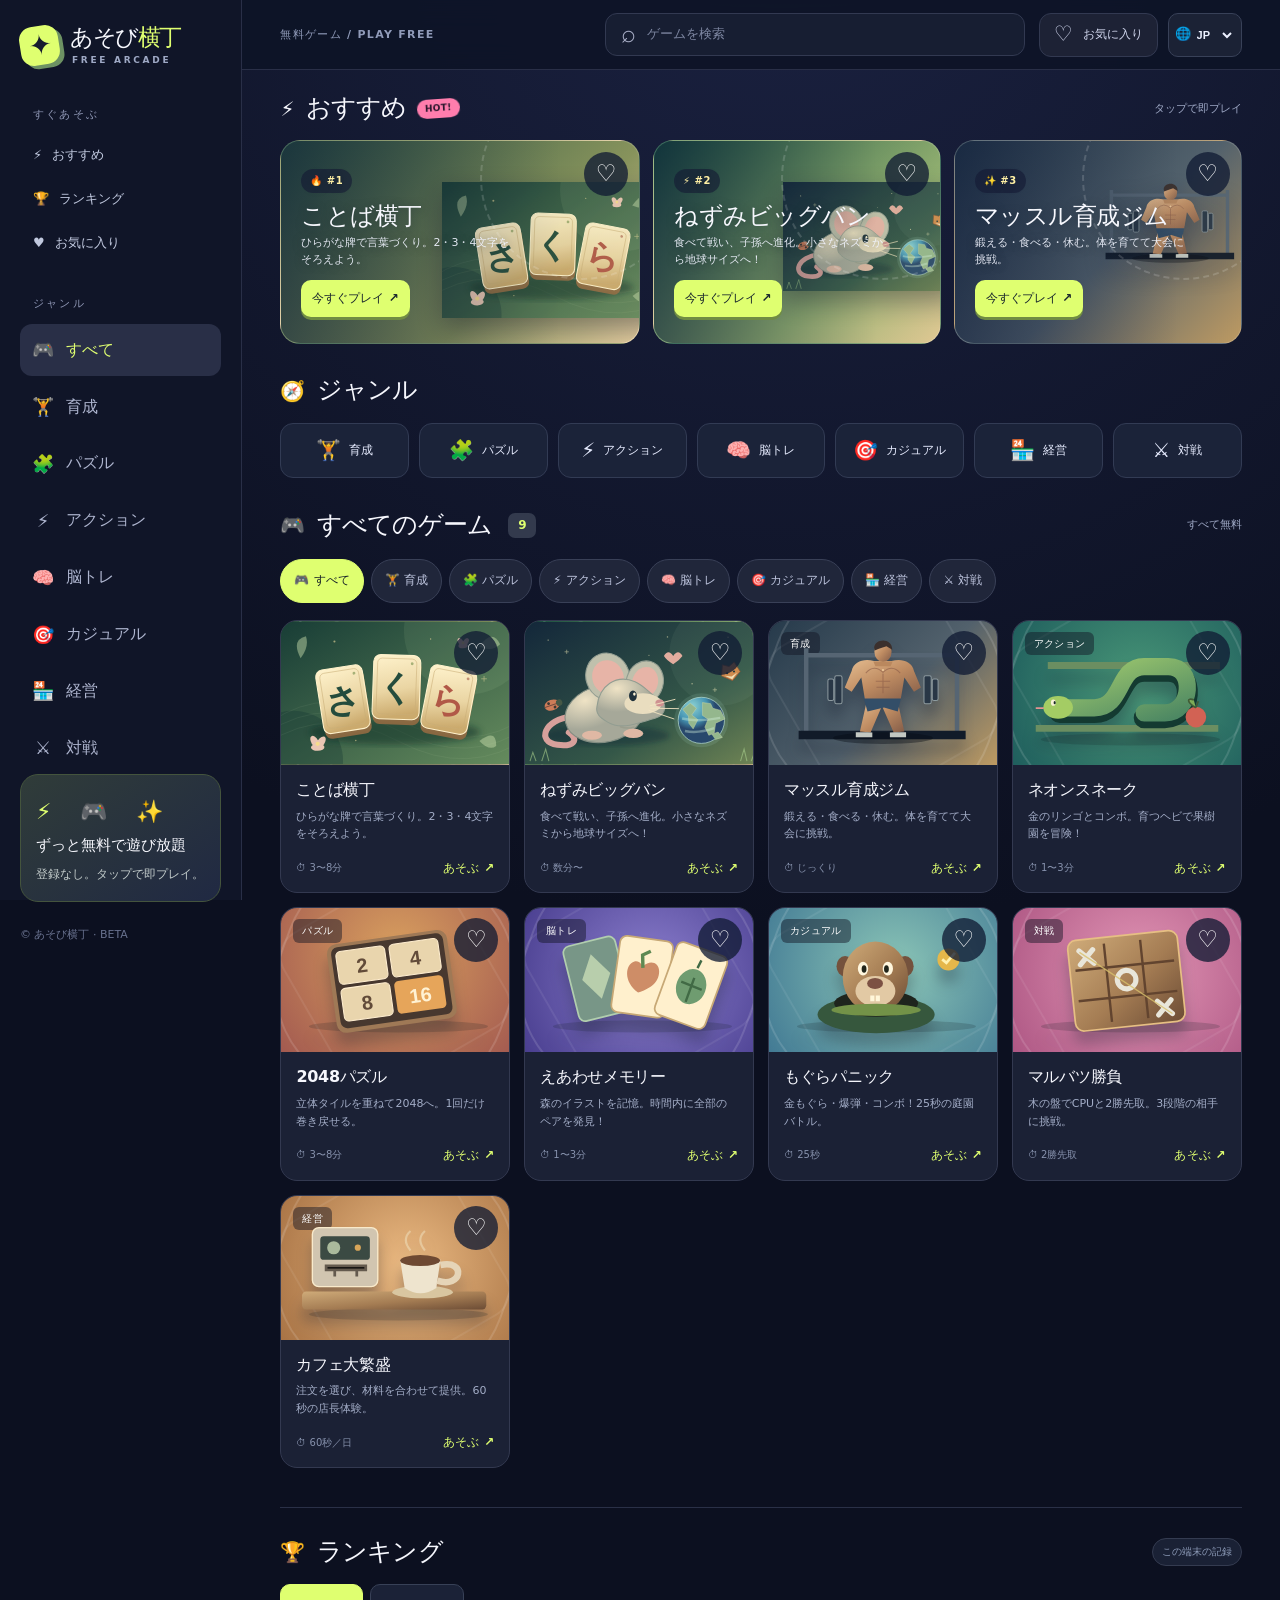
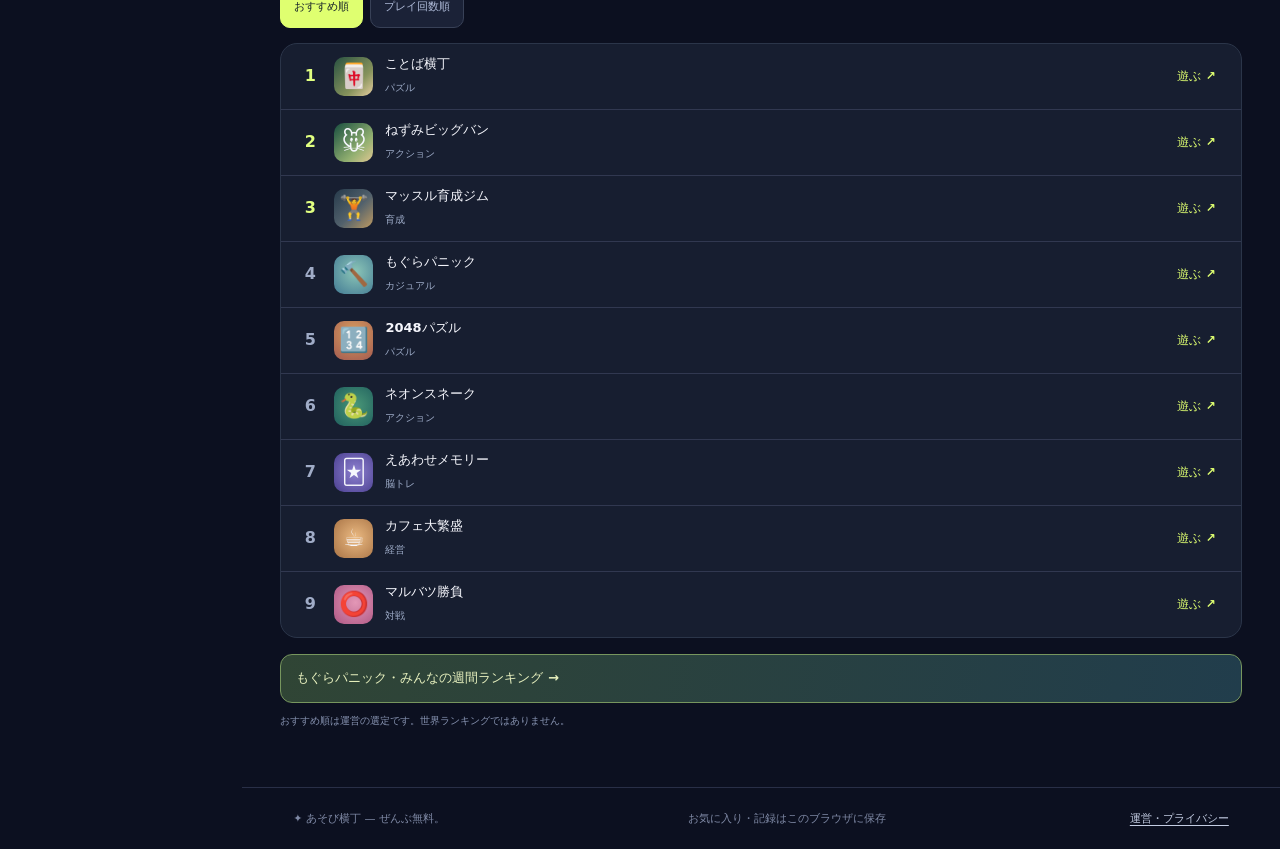
==== index.html @ f8abdbe5 "Add Kotoba Yokocho word-tile puzzle and verified v7 release" ====
<!doctype html>
<html lang="ja">
<head>
  <meta charset="utf-8">
  <meta name="viewport" content="width=device-width, initial-scale=1, viewport-fit=cover">
  <meta name="theme-color" content="#0c1020">
  <meta name="description" content="あそび横丁。登録なし・インストールなし・完全無料。遊べるミニゲームを今すぐプレイ。">
  <meta property="og:type" content="website">
  <meta property="og:title" content="あそび横丁 | 無料ブラウザゲームセンター">
  <meta property="og:description" content="今すぐ遊べる無料ゲーム！筋トレ育成、パズル、アクション、脳トレ、経営など。">
  <meta property="og:url" content="https://asobi-yokocho.pages.dev/">
  <meta property="og:image" content="https://asobi-yokocho.pages.dev/assets/og.png">
  <meta name="twitter:card" content="summary_large_image">
  <link rel="icon" href="assets/icon.svg" type="image/svg+xml">
  <title>あそび横丁 | 無料ゲームセンター</title>
  <link rel="stylesheet" href="style.css">
  <link rel="stylesheet" href="games/trio.css">
  <link rel="stylesheet" href="games/duo.css">
  <link rel="stylesheet" href="games/mole.css">
  <link rel="stylesheet" href="games/bodybuilder.css">
  <link rel="stylesheet" href="games/mouse-evolution.css">
  <link rel="stylesheet" href="games/kotoba-garden.css">
</head>
<body>
  <div class="app-shell">
    <aside class="sidebar" aria-label="ゲームのナビゲーション">
      <a class="logo" href="#home" aria-label="あそび横丁 ホーム"><span class="logo-mark">✦</span><span>あそび<span class="logo-accent">横丁</span><small>FREE ARCADE</small></span></a>
      <div class="sidebar-divider"></div>
      <span class="sidebar-kicker" data-i18n="quickLinks">すぐあそぶ</span>
      <nav class="quick-nav"><a href="#home"><span>⚡</span> <span data-i18n="recommended">おすすめ</span></a><a href="#ranking"><span>🏆</span> <span data-i18n="rankings">ランキング</span></a><button type="button" id="side-favorites"><span>♥</span> <span data-i18n="favorites">お気に入り</span></button></nav>
      <div class="sidebar-divider soft"></div>
      <span class="sidebar-kicker" data-i18n="genres">ジャンル</span>
      <nav class="side-nav" id="side-nav"></nav>
      <div class="sidebar-promo"><span class="sparkles">⚡ 🎮 ✨</span><strong data-i18n="freeForever">ずっと無料で遊び放題</strong><p data-i18n="noAccount">登録なし。タップで即プレイ。</p></div>
      <div class="sidebar-foot">© あそび横丁 · BETA</div>
    </aside>

    <div class="page-column">
      <header class="topbar">
        <a class="mobile-brand" href="#home" aria-label="ホーム">✦ あそび<span>横丁</span></a>
        <a class="desktop-microbrand" href="#home" data-i18n="freePlay">無料ゲーム / PLAY FREE</a>
        <div class="search-wrapper"><span aria-hidden="true">⌕</span><input id="game-search" type="search" placeholder="ゲームを検索" aria-label="ゲームを検索" autocomplete="off"></div>
        <div class="top-actions">
          <button id="favorites-toggle" class="favs-toggle" type="button" aria-pressed="false" aria-label="お気に入りだけ表示"><span aria-hidden="true">♡</span><span class="favs-text" data-i18n="favorites">お気に入り</span></button>
          <label class="lang-wrap" title="Language"><span aria-hidden="true">🌐</span><span class="sr-only" data-i18n="language">表示言語</span><select id="language-select" aria-label="Language"><option value="ja">JP</option><option value="en">EN</option><option value="ko">한국</option><option value="zh">中文</option><option value="es">ES</option></select></label>
        </div>
      </header>

      <main>
        <section id="home-screen">
          <section class="recommended-section" id="recommended" aria-labelledby="recommended-heading">
            <div class="section-heading compact"><h1 id="recommended-heading"><span class="heading-emoji">⚡</span> <span data-i18n="recommended">おすすめ</span><span class="heading-spark">HOT!</span></h1><span class="section-small" data-i18n="tapInstantly">タップで即プレイ</span></div>
            <div class="recommended-grid" id="recommended-grid"></div>
          </section>
          <section class="genre-section" aria-labelledby="genre-heading">
            <div class="section-heading"><h2 id="genre-heading"><span class="heading-emoji">🧭</span> <span data-i18n="genres">ジャンル</span></h2></div>
            <div class="genre-grid" id="genre-grid"></div>
          </section>
          <section class="game-list" id="games" aria-labelledby="library-heading">
            <div class="section-heading"><h2 id="library-heading"><span class="heading-emoji">🎮</span> <span data-i18n="allGames">すべてのゲーム</span> <span class="game-count" id="game-count">6</span></h2><span class="section-small" data-i18n="allFree">すべて無料</span></div>
            <div class="category-scroller" id="category-tabs" role="group" aria-label="ジャンルで絞り込み"></div>
            <div class="game-grid" id="game-grid"></div>
            <p class="empty-results hidden" id="empty-results" data-i18n="empty">見つからなかったよ。ジャンルを変えてみよう！</p>
          </section>
          <section class="ranking-section" id="ranking" aria-labelledby="ranking-heading">
            <div class="section-heading"><h2 id="ranking-heading"><span class="heading-emoji">🏆</span> <span data-i18n="rankings">ランキング</span></h2><span class="local-pill" data-i18n="localOnly">この端末の記録</span></div>
            <div class="ranking-tabs" role="group" aria-label="ランキング切り替え"><button type="button" data-rank-tab="top" class="active" data-i18n="editorPicks">編集部おすすめ</button><button type="button" data-rank-tab="personal" data-i18n="mostPlayed">プレイ回数順</button></div>
            <div class="ranking-list" id="ranking-list"></div>
            <button class="global-ranking-link" type="button" data-open="mole" data-i18n="globalRankingLink">もぐらパニック・みんなの週間ランキング →</button>
            <p class="rank-note" id="ranking-note" data-i18n="editorNote">初期順位は運営のおすすめ順です。世界ランキングではありません。</p>
          </section>
        </section>

        <section id="game-screen" class="hidden">
          <div class="backline"><a href="#home" class="back-link"><span data-i18n="back">← ゲーム一覧</span></a><span class="free-label">● FREE</span></div>
          <div class="game-title-line"><div class="game-title-copy"><div class="eyebrow" id="game-category"></div><h1 id="game-title"></h1><p class="game-description" id="game-description"></p></div><div class="game-title-actions"><button type="button" id="game-favorite" class="game-favorite" data-favorite="" aria-pressed="false" aria-label="お気に入りに追加">♡</button><div class="best-badge"><span data-i18n="yourBest">自己ベスト</span><strong id="best-display">--</strong></div></div></div>
          <div id="game-pane" class="game-pane"></div>
          <div class="game-hint" id="game-hint"></div>
          <section class="local-leaderboard" id="local-leaderboard" aria-labelledby="local-leaderboard-title"><div class="section-heading"><h2 id="local-leaderboard-title"><span class="heading-emoji">🏅</span> <span data-i18n="scoreRanking">スコアランキング</span></h2><span class="local-pill" data-i18n="localOnly">この端末の記録</span></div><form class="nickname-row" id="nickname-form"><label for="nickname" data-i18n="nicknameLabel">プレイヤー名</label><input id="nickname" maxlength="16" autocomplete="nickname" placeholder="ゲスト"><button type="submit" data-i18n="saveName">保存</button></form><div id="game-leaderboard"></div><p class="rank-note" data-i18n="leaderboardNote">このブラウザだけの記録です。公開ランキングにはサーバーが必要です。</p></section>
          <section class="more-games"><div class="more-heading"><h2 data-i18n="moreGames">次はこれ！</h2><a href="#home" data-i18n="allGamesLink">全部見る →</a></div><div id="more-game-grid" class="game-grid compact-grid"></div></section>
        </section>
      </main>
      <footer class="footer"><span data-i18n="footerText">✦ あそび横丁 — ぜんぶ無料。</span><span data-i18n="privacyNote">お気に入り・記録はこのブラウザに保存</span><a href="privacy.html" data-i18n="privacyLink">運営・プライバシー</a></footer>
    </div>
  </div>
  <div class="toast" id="toast" role="status" aria-live="polite"></div>
  <script src="i18n.js" defer></script>
  <script src="catalog.js" defer></script>
  <script src="app.js" defer></script>
</body>
</html>
---- style.css ----
:root{font-family:'DM Sans','Noto Sans JP',system-ui,sans-serif;color:#f6f7fd;background:#101424;font-synthesis:none;font-smooth:always;--bg:#101424;--side:#14182b;--panel:#1b2034;--muted:#a1a8c1;--edge:#292f46;--lime:#d6fe7b;--pink:#ff82bd;--blue:#8cabff}
*{box-sizing:border-box}html{scroll-behavior:smooth}body{margin:0;min-width:320px;line-height:1.55}a{color:inherit;text-decoration:none}button,input{font:inherit}button{cursor:pointer}button:disabled{opacity:.5;cursor:not-allowed}.hidden{display:none!important}::selection{background:var(--lime);color:#14182b}.app-shell{display:grid;grid-template-columns:242px minmax(0,1fr);min-height:100vh}.sidebar{background:var(--side);border-right:1px solid var(--edge);padding:32px 20px 19px;display:flex;flex-direction:column;min-height:100vh;position:sticky;top:0;height:100vh}.logo{display:flex;align-items:center;gap:11px;white-space:nowrap;font-size:23px;font-weight:900;letter-spacing:-1.5px;line-height:1.05}.logo-mark{width:39px;height:39px;display:grid;place-items:center;border-radius:13px;background:var(--lime);color:#161b2f;font-size:28px;transform:rotate(-9deg);box-shadow:4px 4px 0 #6d9263}.logo-accent{color:var(--lime)}.logo small{display:block;font-size:9px;letter-spacing:2.7px;font-weight:800;color:var(--muted);margin:7px 0 0 2px}.sidebar-divider{height:1px;background:var(--edge);margin:35px 0 24px}.sidebar-kicker,.eyebrow{font-weight:800;font-size:11px;color:#8e96b4;letter-spacing:2.2px}.sidebar-kicker{margin:0 13px 12px}.side-nav{display:grid;gap:5px}.side-nav button{border:0;background:transparent;color:#aeb5cf;border-radius:12px;text-align:left;padding:12px 13px;display:flex;gap:13px;align-items:center;font-weight:700}.side-nav button.active,.side-nav button:hover{background:#292f47;color:var(--lime)}.side-nav button .nav-icon{width:20px;display:inline-flex;align-items:center;justify-content:center;font-size:18px}.sidebar-promo{margin-top:auto;background:linear-gradient(145deg,#303c39,#202943);border:1px solid #44543d;border-radius:18px;padding:20px 15px 16px;display:grid;gap:5px}.sparkles{color:var(--lime);font-size:22px;letter-spacing:11px}.sidebar-promo strong{font-size:15px}.sidebar-promo p{font-size:12px;color:#c3cccb;line-height:1.8;margin:1px 0 0}.sidebar-foot{font-size:11px;color:#69728f;margin-top:24px}.page-column{min-width:0}.topbar{height:84px;border-bottom:1px solid var(--edge);padding:0 clamp(20px,4vw,60px);display:flex;justify-content:space-between;align-items:center;gap:20px}.search-wrapper{display:flex;align-items:center;gap:9px;background:#1e2438;border:1px solid #323951;border-radius:12px;padding:0 15px;height:43px;width:min(410px,100%);color:#aab0c8}.search-wrapper span{font-size:25px}.search-wrapper input{border:none;outline:none;background:transparent;color:white;width:100%;font-size:13px}.search-wrapper input::placeholder{color:#7e87a2}.favs-toggle{border:1px solid #323951;border-radius:12px;padding:10px 14px;background:#1d2235;color:#cfd5ec;display:flex;gap:10px;align-items:center;white-space:nowrap;font-weight:700;font-size:12px}.favs-toggle span:first-child{font-size:21px;line-height:1}.favs-toggle.active{border-color:var(--pink);color:var(--pink)}.mobile-brand{display:none}.page-column main{padding:32px clamp(20px,4vw,60px) 60px;max-width:1440px;margin:auto}.hero{min-height:316px;display:flex;justify-content:space-between;align-items:center;gap:25px;padding:38px clamp(30px,5.5vw,70px);background:linear-gradient(122deg,#303c5e 0%,#343463 59%,#463b71 100%);border-radius:23px;overflow:hidden;position:relative;isolation:isolate}.hero:after{content:"";position:absolute;inset:0;opacity:.24;background-image:radial-gradient(#aaa3df .8px,transparent .9px);background-size:20px 20px;mask-image:linear-gradient(90deg,transparent 30%,black 100%);pointer-events:none}.hero-copy{z-index:1}.pill{display:inline-flex;align-items:center;gap:8px;background:#ffffff19;border:1px solid #ffffff30;border-radius:100px;padding:5px 13px;font-weight:800;font-size:11px;letter-spacing:1px}.pulse-dot{height:7px;width:7px;background:var(--lime);border-radius:50%;box-shadow:0 0 0 4px #d6fe7b18}.hero h1{font-size:clamp(28px,3.3vw,47px);letter-spacing:-2px;line-height:1.32;margin:17px 0 9px;font-weight:900}.hero h1 em{color:var(--lime);font-style:normal}.hero p{color:#dbdff1;font-size:13px;margin:0 0 25px;line-height:1.95}.hero-cta{display:inline-flex;gap:20px;background:var(--lime);color:#1e2c27;border-radius:11px;font-weight:900;font-size:13px;padding:12px 17px;align-items:center;box-shadow:0 4px 0 #91b851}.hero-cta:hover{transform:translateY(-2px)}.hero-cta span{font-size:18px}.hero-art{position:relative;min-width:240px;width:34%;height:260px;z-index:1}.hero-orbit{position:absolute;width:235px;height:235px;left:17%;top:10px;border:2px dashed #ffffff38;border-radius:50%;transform:rotate(-13deg)}.hero-shape{position:absolute;display:grid;place-items:center;border-radius:25%;font-size:56px;filter:drop-shadow(0 13px 12px #10122244);z-index:2}.shape-a{background:#e6ff9d;height:142px;width:142px;top:35px;left:30%;transform:rotate(-18deg)}.shape-b{background:#ff91cb;height:88px;width:88px;top:3px;right:-2%;font-size:49px;transform:rotate(17deg)}.shape-c{background:#85a2ff;height:95px;width:95px;bottom:6px;left:1%;font-size:55px;transform:rotate(15deg)}.hero-sticker{position:absolute;right:1%;bottom:5px;color:#e6ff9d;font-size:18px;font-weight:900;line-height:1.1;letter-spacing:1px;transform:rotate(10deg);z-index:3}.game-list{margin-top:41px}.list-heading,.more-heading{display:flex;align-items:end;justify-content:space-between;gap:12px}.eyebrow{color:var(--lime)}.list-heading h2,.more-heading h2{font-weight:900;letter-spacing:-1px;font-size:25px;margin:6px 0 0}.game-count{font-size:12px;display:inline-flex;vertical-align:middle;background:#333a4d;color:var(--lime);min-width:28px;height:25px;border-radius:7px;justify-content:center;align-items:center;margin-left:8px;letter-spacing:0}.list-subtitle{color:#919ab5;font-size:12px}.category-scroller{display:flex;gap:8px;overflow-x:auto;padding:25px 0 23px;scrollbar-width:none}.category-scroller::-webkit-scrollbar{display:none}.category-scroller button{white-space:nowrap;border-radius:99px;border:1px solid #394057;color:#bec5de;background:#20263a;padding:8px 15px;font-size:12px;font-weight:800}.category-scroller button.active,.category-scroller button:hover{border-color:var(--lime);background:var(--lime);color:#172127}.game-grid{display:grid;grid-template-columns:repeat(3,minmax(0,1fr));gap:18px}.game-card{min-width:0;border:1px solid #2b3148;background:#1b2033;border-radius:17px;overflow:hidden;transition:transform .15s,border-color .15s;position:relative}.game-card:hover{transform:translateY(-3px);border-color:#65718e}.card-cover{height:149px;position:relative;display:grid;place-items:center;overflow:hidden;isolation:isolate}.card-cover:before{content:"";position:absolute;border-radius:45%;border:2px solid #ffffff20;width:230px;height:230px;transform:rotate(20deg);z-index:-1}.card-cover:after{content:"";position:absolute;border-radius:28px;border:2px solid #ffffff12;width:180px;height:180px;transform:rotate(60deg);z-index:-1}.cover-icon{font-size:69px;line-height:1;filter:drop-shadow(0 13px 7px #161b2c49);transition:transform .2s}.game-card:hover .cover-icon{transform:translateY(-5px) rotate(-5deg)}.cover-snake{background:radial-gradient(circle at 55% 48%,#4a9878,#1f5e5d)}.cover-2048{background:radial-gradient(circle at 51% 32%,#d9a05f,#a35a50)}.cover-memory{background:radial-gradient(circle at 55% 48%,#8e81d0,#493e8f)}.cover-mole{background:radial-gradient(circle at 55% 43%,#8cc6b7,#427a94)}.cover-ttt{background:radial-gradient(circle at 55% 45%,#e397b6,#ae5784)}.cover-shop{background:radial-gradient(circle at 55% 48%,#ebba82,#a87345)}.cover-tag{position:absolute;left:12px;top:11px;background:#12152377;color:white;padding:4px 9px;border-radius:6px;font-size:10px;font-weight:800;letter-spacing:.3px}.favorite-btn{position:absolute;right:11px;top:10px;border:none;display:grid;place-items:center;background:#0d142a85;color:#fff;width:30px;height:30px;border-radius:50%;font-size:20px;z-index:2}.favorite-btn.active{color:#ff83bb}.card-text{padding:15px 16px 16px}.card-text h3{font-size:16px;font-weight:900;margin:0 0 5px;letter-spacing:-.3px}.card-text p{font-size:11px;color:#a3adc7;margin:0;min-height:36px;line-height:1.6}.card-bottom{margin-top:15px;display:flex;align-items:center;justify-content:space-between;color:#8792ad;font-size:10px}.play-label{color:var(--lime);font-size:12px;font-weight:900;letter-spacing:.2px}.card-open{display:block;position:absolute;inset:0;z-index:1;border:0;background:transparent;text-indent:-99999px;width:100%;height:100%}.favorite-btn{z-index:3}.empty-results{background:#1b2033;text-align:center;color:#aeb6d0;padding:50px 20px;border-radius:16px}.below-section{display:flex;align-items:center;gap:20px;border:1px dashed #454d66;background:#1c2236;border-radius:16px;padding:22px 25px;margin-top:38px}.below-icon{display:grid;place-items:center;background:#3a4254;color:var(--lime);width:48px;height:48px;border-radius:14px;flex:none;font-size:30px}.below-section h3{font-size:15px;margin:0 0 4px}.below-section p{font-size:11px;color:var(--muted);margin:0;line-height:1.8}.wip-badge{margin-left:auto;font-size:10px;letter-spacing:1px;color:var(--lime);white-space:nowrap}.footer{border-top:1px solid var(--edge);padding:22px clamp(20px,4vw,60px);font-size:11px;color:#7f89a5;display:flex;justify-content:space-between;flex-wrap:wrap;gap:10px}
/* game room */
.backline{display:flex;align-items:center;justify-content:space-between;margin:1px 0 31px}.back-link{color:#c4cbe0;font-size:12px;font-weight:800}.back-link:hover{color:var(--lime)}.free-label{color:var(--lime);font-size:11px;font-weight:800;letter-spacing:1px}.game-title-line{display:flex;align-items:end;justify-content:space-between;gap:18px;margin-bottom:21px}.game-title-line h1{font-size:clamp(25px,4vw,38px);margin:4px 0 5px;font-weight:900;letter-spacing:-1.7px}.game-description{margin:0;color:var(--muted);font-size:12px}.best-badge{background:#242b3f;border:1px solid #3e475e;border-radius:13px;padding:10px 16px;min-width:134px;flex:none}.best-badge span{display:block;font-size:10px;color:#aeb5d0}.best-badge strong{font-size:20px;color:var(--lime)}.game-pane{border:1px solid #383f57;background:radial-gradient(circle at 50% 0%,#2a3048,#1b2135 65%);border-radius:22px;padding:24px;min-height:480px;display:flex;justify-content:center;align-items:flex-start}.game-pane button{touch-action:manipulation}.game-wrap{width:100%;max-width:590px;text-align:center}.game-header{display:flex;gap:14px;align-items:center;justify-content:center;flex-wrap:wrap;margin-bottom:16px}.game-stat{background:#11182b;border:1px solid #38425c;border-radius:13px;min-width:114px;padding:8px 15px}.game-stat small{display:block;color:#aab2ce;font-size:10px}.game-stat strong{font-weight:900;font-size:24px;color:white}.game-button{border:0;border-radius:11px;background:var(--lime);color:#182329;padding:11px 18px;font-weight:900;font-size:13px;box-shadow:0 3px 0 #83a854}.game-button:hover{filter:brightness(1.05)}.game-button.secondary{background:#303851;color:white;box-shadow:none;border:1px solid #52617c}.game-actions{display:flex;justify-content:center;gap:9px;margin-top:17px;flex-wrap:wrap}.game-status{margin:8px auto 0;font-size:13px;color:#c6cdec;min-height:24px;font-weight:700}.game-hint{font-size:12px;color:#a2acc6;text-align:center;margin:16px 0 37px}.more-games{border-top:1px solid #333a50;padding-top:27px}.more-heading{align-items:center;margin-bottom:18px}.more-heading h2{font-size:20px;margin:0}.more-heading a{font-size:12px;color:var(--lime)}.compact-grid .card-cover{height:100px}.compact-grid .cover-icon{font-size:46px}.compact-grid .card-text p{display:none}.compact-grid .card-text{padding:10px 12px}.compact-grid .card-bottom{margin-top:7px}.compact-grid .card-text h3{font-size:13px}.compact-grid .cover-tag{display:none}.game-board{margin:0 auto;display:block;max-width:100%;touch-action:none;border-radius:10px}.arrow-pad{width:max-content;margin:15px auto 0;display:grid;grid-template-columns:repeat(3,44px);grid-template-rows:repeat(2,44px);gap:5px}.arrow-pad .dir{display:grid;place-items:center;border:1px solid #465370;background:#303951;color:white;border-radius:11px;font-size:20px}.arrow-pad .dir:active{background:var(--lime);color:#151d25}.arrow-pad .up{grid-column:2}.arrow-pad .left{grid-column:1;grid-row:2}.arrow-pad .down{grid-column:2;grid-row:2}.arrow-pad .right{grid-column:3;grid-row:2}.board-2048{display:grid;grid-template-columns:repeat(4,minmax(0,1fr));gap:8px;background:#394051;border-radius:15px;padding:9px;width:min(380px,100%);aspect-ratio:1;margin:0 auto;touch-action:none;user-select:none}.tile{display:grid;place-items:center;font-weight:900;font-size:clamp(17px,5vw,32px);background:#232b3c;border-radius:9px;line-height:1;min-width:0}.v2{background:#d1e3b3;color:#293d2c}.v4{background:#b5e3c9;color:#1e4034}.v8{background:#ffd48d;color:#49331b}.v16{background:#ffb98e;color:#523324}.v32{background:#f7918a;color:#612a37}.v64{background:#f06b86;color:white}.v128{background:#c2a7fc;color:#282041}.v256{background:#ae8cfb;color:white}.v512{background:#8caafa;color:#14234c}.v1024,.v2048,.v4096{background:var(--lime);color:#243323}.memory-grid{display:grid;grid-template-columns:repeat(4,1fr);gap:10px;max-width:405px;margin:auto}.memory-card{aspect-ratio:1;border:2px solid #5e6885;border-radius:13px;background:#47527d;color:#d7ddfa;font-size:30px;font-weight:bold;transition:background .12s,transform .12s;display:grid;place-items:center;user-select:none}.memory-card:hover:not(:disabled){transform:translateY(-2px)}.memory-card.open,.memory-card.matched{background:#e4daff;color:#34305c;border-color:#a9a1db}.memory-card.matched{background:#d6fe7b;color:#223c2d;border-color:#d6fe7b}.mole-grid{display:grid;grid-template-columns:repeat(3,1fr);gap:12px;max-width:380px;margin:0 auto}.mole-hole{aspect-ratio:1;border:0;border-radius:50%;background:radial-gradient(ellipse at 50% 72%,#11151f 0%,#11151f 48%,#475366 50%,#58667c 57%,#323b51 63%);font-size:clamp(38px,8vw,67px);display:grid;place-items:center;user-select:none}.mole-hole span{display:block;transform:translateY(9%);opacity:0;transition:transform .1s,opacity .1s}.mole-hole.active span{opacity:1;transform:translateY(-7%)}.mole-hole.hit{background:#d6fe7b}.ttt-grid{display:grid;grid-template-columns:repeat(3,1fr);gap:10px;width:min(350px,100%);margin:0 auto}.ttt-cell{aspect-ratio:1;border:2px solid #48536f;border-radius:15px;background:#2d354d;color:var(--lime);font-size:clamp(45px,11vw,72px);font-weight:900}.ttt-cell.o{color:var(--pink)}.ttt-cell:disabled{opacity:1}.shop-summary{display:flex;align-items:center;justify-content:space-between;gap:13px;background:#202942;border:1px solid #3a4961;border-radius:15px;padding:12px 20px;margin-bottom:19px;text-align:left}.coin-num{font-size:30px;color:#ffdc92;font-weight:900}.shop-persec{font-size:13px;color:#c4cde3}.shop-scene{min-height:160px;display:grid;place-items:center;margin-bottom:19px;background:linear-gradient(135deg,#4b4e6d,#69746d);border-radius:17px;position:relative;overflow:hidden}.shop-scene:before{content:"";position:absolute;width:100%;height:52px;bottom:0;background:#b7a07c66}.big-cookie{border:none;background:transparent;font-size:86px;line-height:1.4;filter:drop-shadow(0 11px 4px #2226);transition:transform .1s;z-index:1}.big-cookie:active{transform:scale(.89)}.shop-tap{position:absolute;top:12px;left:15px;font-size:11px;background:#222a3d99;color:#fff;border-radius:6px;padding:4px 8px}.shop-upgrades{display:grid;gap:10px}.shop-upgrade{display:flex;align-items:center;justify-content:space-between;gap:13px;padding:12px 14px;background:#29324a;border:1px solid #444f68;border-radius:13px;text-align:left;width:100%;color:white}.shop-upgrade:not(:disabled):hover{border-color:var(--lime)}.shop-upgrade strong{display:block;font-size:14px}.shop-upgrade small{display:block;font-size:10px;color:#b7c1da;margin-top:3px}.shop-upgrade .price{white-space:nowrap;color:#ffdc92;font-weight:900;font-size:12px}.toast{position:fixed;bottom:22px;left:50%;transform:translate(-50%,20px);opacity:0;pointer-events:none;z-index:10;background:#d6fe7b;color:#213126;border-radius:12px;padding:10px 19px;font-weight:900;font-size:13px;box-shadow:0 5px 30px #0008;transition:opacity .2s,transform .2s}.toast.visible{opacity:1;transform:translate(-50%,0)}
@media(max-width:1100px){.app-shell{grid-template-columns:201px minmax(0,1fr)}.sidebar{padding:25px 15px}.logo{font-size:20px}.hero-art{width:31%}.game-grid{gap:12px}.card-cover{height:135px}.card-text{padding:12px}}
@media(max-width:850px){.app-shell{display:block}.sidebar{display:none}.mobile-brand{display:inline-block;font-size:19px;font-weight:900;letter-spacing:-.9px;white-space:nowrap}.mobile-brand span{color:var(--lime)}.topbar{height:71px;padding:0 22px}.search-wrapper{max-width:260px}.favs-text{display:none}.favs-toggle{padding:8px 11px}.page-column main{padding:22px 22px 40px}.hero{padding:27px 33px}.hero-art{min-width:160px}.shape-a{width:110px;height:110px;font-size:48px}.shape-b{height:70px;width:70px;font-size:42px}.shape-c{height:67px;width:67px;font-size:42px}.hero-orbit{height:180px;width:180px}}
@media(max-width:590px){.topbar{gap:9px;height:66px;padding:0 15px}.mobile-brand{font-size:16px}.search-wrapper{height:37px;flex:1;padding:0 10px;min-width:0}.search-wrapper input{font-size:11px}.favs-toggle{height:37px;min-width:37px;padding:7px}.page-column main{padding:15px 14px 35px}.hero{padding:24px 22px;min-height:230px;border-radius:17px}.hero-copy{max-width:79%}.hero .pill{font-size:9px;letter-spacing:0}.hero h1{font-size:clamp(23px,7vw,34px);letter-spacing:-1px;margin:11px 0 9px}.hero p{font-size:10px;line-height:1.8;margin-bottom:15px}.hero p br{display:none}.hero-cta{font-size:11px;padding:9px 12px}.hero-art{position:absolute;right:-70px;top:38px;width:170px;min-width:170px;height:170px;opacity:.8}.hero-orbit{display:none}.shape-a{left:15px;top:32px;height:85px;width:85px;font-size:39px}.shape-b{height:44px;width:44px;top:3px;right:30px;font-size:27px}.shape-c{height:45px;width:45px;bottom:2px;font-size:26px}.hero-sticker{display:none}.game-list{margin-top:31px}.list-heading h2{font-size:22px}.list-subtitle{font-size:10px}.category-scroller{padding:19px 0 18px}.category-scroller button{padding:7px 12px;font-size:11px}.game-grid{grid-template-columns:repeat(2,minmax(0,1fr));gap:11px}.card-cover{height:114px}.cover-icon{font-size:54px}.cover-tag{font-size:9px;padding:3px 7px}.card-text{padding:10px 11px 12px}.card-text h3{font-size:13px;margin:0 0 3px}.card-text p{font-size:10px;min-height:32px}.card-bottom{margin-top:10px}.play-label{font-size:11px}.below-section{padding:15px;gap:12px}.below-icon{height:40px;width:40px}.below-section h3{font-size:12px}.below-section p{font-size:10px}.wip-badge{display:none}.footer{padding:22px 14px}.backline{margin-bottom:20px}.game-title-line{align-items:center}.game-title-line h1{font-size:25px}.best-badge{min-width:102px;padding:7px 9px}.best-badge strong{font-size:16px}.game-pane{padding:15px 11px;min-height:425px;border-radius:17px}.game-hint{font-size:11px}.compact-grid .card-cover{height:86px}.compact-grid .cover-icon{font-size:40px}.compact-grid .card-text h3{font-size:12px}.compact-grid .card-bottom{font-size:9px}.game-stat{min-width:95px;padding:7px 10px}.game-stat strong{font-size:20px}.game-board{max-width:94%}.board-2048{gap:6px;padding:7px}.memory-grid{gap:7px}.memory-card{font-size:26px;border-radius:11px}.mole-grid{gap:6px}.ttt-grid{gap:8px}.shop-summary{padding:10px 12px}.coin-num{font-size:25px}}
@media(prefers-reduced-motion:reduce){*,*:before,*:after{animation:none!important;transition:none!important;scroll-behavior:auto!important}}

/* v2 — instant-play arcade. No welcome hero, no introductory click. */
:root{--bg:#0c1020;--side:#101528;--panel:#181e32;--edge:#292f47;--lime:#dfff70;--pink:#ff8bc2;--muted:#9fa9c5;background:var(--bg)}
body{background:var(--bg)}
.sr-only{position:absolute!important;width:1px;height:1px;overflow:hidden;clip:rect(0,0,0,0);white-space:nowrap}
.sidebar{padding-top:25px}
.sidebar-divider{margin:24px 0 16px}
.sidebar-divider.soft{margin:16px 0}
.quick-nav{display:grid;gap:4px}
.quick-nav button,.quick-nav a{background:transparent;border:none;border-radius:11px;color:#c1c9df;display:flex;align-items:center;gap:10px;text-align:left;padding:10px 13px;font-size:13px;font-weight:800;width:100%}
.quick-nav button:hover,.quick-nav a:hover,.quick-nav a:focus-visible{background:#293347;color:var(--lime)}
.sidebar-promo{margin-top:auto}
.page-column{background:radial-gradient(circle at 52% -5%,#1b2242 0,#0c1020 40%)}
.topbar{height:70px;background:#0e1427e8;backdrop-filter:blur(14px);-webkit-backdrop-filter:blur(14px);position:sticky;top:0;z-index:8;padding:0 clamp(20px,3vw,45px);gap:14px}
.desktop-microbrand{font-weight:900;letter-spacing:1.3px;font-size:11px;color:#909bb9;white-space:nowrap}
.search-wrapper{margin-left:auto;width:min(420px,100%);background:#171e32}
.top-actions{display:flex;gap:10px;align-items:center}
.lang-wrap{display:flex;align-items:center;gap:2px;border:1px solid #384158;border-radius:10px;background:#1b2235;padding:0 6px;height:39px;color:#cfd7ec;font-size:13px}
.lang-wrap select{border:none;outline:none;background:transparent;color:#ecf1ff;font-weight:800;font-size:11px;cursor:pointer;max-width:58px;height:36px}
.lang-wrap option{color:#101425;background:#e8edff}
.page-column main{padding:20px clamp(20px,3vw,45px) 58px}
.section-heading{display:flex;align-items:center;justify-content:space-between;gap:8px;margin:0 0 14px}
.section-heading h1,.section-heading h2{font-size:clamp(19px,2.2vw,25px);font-weight:950;letter-spacing:-.75px;margin:0;line-height:1.45}
.heading-emoji{font-size:20px;vertical-align:middle;margin-right:4px}
.heading-spark{vertical-align:middle;display:inline-flex;align-items:center;background:#ff7dad;color:#28152b;font-size:9px;font-weight:1000;letter-spacing:.3px;margin-left:10px;padding:3px 8px;border-radius:999px;transform:rotate(-4deg)}
.section-small{font-size:11px;color:#9fa9c6;white-space:nowrap;font-weight:700}
.recommended-section{margin:0 0 28px}
.recommended-grid{display:grid;grid-template-columns:1.25fr 1fr 1fr;gap:13px}
.recommend-card{position:relative;border-radius:20px;border:1px solid #ffffff25;padding:22px 20px;min-height:204px;overflow:hidden;isolation:isolate;display:flex;align-items:center;transition:transform .17s,border-color .17s}
.recommend-card:hover{transform:translateY(-2px);border-color:#fff7}
.recommend-card:before{content:"";position:absolute;width:200px;height:200px;right:-45px;top:-65px;border:2px dashed #ffffff28;border-radius:50%}
.recommend-card:after{content:"";position:absolute;inset:0;pointer-events:none;background:linear-gradient(90deg,#0b173878,transparent 78%);z-index:-1}
.recommend-glow{position:absolute;right:4%;top:27%;font-size:clamp(68px,6.5vw,105px);line-height:1;filter:drop-shadow(0 10px 13px #14152c6b);transform:rotate(-13deg);z-index:-1;opacity:.92}
.recommend-copy{position:relative;z-index:2;max-width:72%}
.recommend-pill{display:inline-block;background:#151a3599;border-radius:50px;padding:4px 9px;color:#fff0a4;font-size:10px;font-weight:1000;letter-spacing:.5px}
.recommend-copy h3{font-size:clamp(17px,1.85vw,24px);margin:8px 0 3px;line-height:1.33;font-weight:950;letter-spacing:-.5px}
.recommend-copy p{font-size:11px;line-height:1.5;color:#f1f4ffed;margin:0 0 12px;min-height:30px;max-width:210px}
.recommend-play{display:inline-flex;align-items:center;border:none;background:var(--lime);border-radius:10px;font-size:12px;font-weight:1000;color:#18252c;padding:9px 11px;white-space:nowrap;position:relative;z-index:4;box-shadow:0 3px 0 #708c43}
.recommend-small .recommend-copy{max-width:76%}
.recommend-small .recommend-glow{font-size:75px;right:0;top:18%}
.recommend-card>.favorite-btn{width:35px;height:35px;top:11px;right:11px;z-index:5}
.recommend-hit{position:absolute;inset:0;z-index:1;color:transparent;background:transparent;border:0;text-indent:-9999px}
.genre-section{margin:0 0 29px}
.genre-grid{display:grid;grid-template-columns:repeat(6,minmax(0,1fr));gap:10px}
.genre-card{display:flex;align-items:center;justify-content:center;gap:8px;background:#1b2339;border:1px solid #323b54;border-radius:13px;color:#e7ecff;padding:11px 9px;font-size:12px;font-weight:900;min-height:52px;white-space:nowrap}
.genre-emoji{font-size:20px}
.genre-card:hover,.genre-card.active{border-color:var(--lime);background:#2a3735}
.game-list{margin-top:0}
.game-list .category-scroller{padding:2px 0 17px;gap:7px}
.category-scroller button{padding:7px 13px}
.game-grid{grid-template-columns:repeat(3,minmax(0,1fr));gap:14px}
.game-card{background:#1b2135;border-color:#333950}
.game-card:hover{border-color:#9eae6f}
.card-cover{height:144px}
.card-text{padding:13px 15px 15px}
.card-text h3{font-size:16px}
.card-text p{font-size:11px}
.play-label{font-weight:950}
.favorite-btn{width:35px;height:35px;transition:transform .12s;color:#fff;font-size:23px;background:#101a33c4}
.favorite-btn:active,.game-favorite:active{transform:scale(.83)}
.favorite-btn.active,.game-favorite.active{color:var(--pink)}
.ranking-section{border-top:1px solid #2a3047;padding-top:26px;margin-top:39px}
.local-pill{display:inline-flex;font-size:10px;font-weight:800;color:#8e9cb9;background:#1a2135;border:1px solid #343b50;padding:5px 9px;border-radius:99px;white-space:nowrap}
.ranking-tabs{display:flex;gap:7px;margin:8px 0 15px}
.ranking-tabs button{border:1px solid #384157;background:#1b2237;color:#b0bcda;padding:9px 13px;font-size:11px;font-weight:850;border-radius:10px}
.ranking-tabs button.active{background:var(--lime);border-color:var(--lime);color:#18252a}
.ranking-list{background:#171e30;border-radius:17px;border:1px solid #2b3549;overflow:hidden}
.ranking-row{display:flex;align-items:center;gap:12px;padding:10px 17px;border-top:1px solid #313850;min-height:63px}
.ranking-row:first-child{border-top:0}
.rank-number{font-weight:900;font-size:16px;color:#a0acc7;min-width:24px;text-align:center}
.rank-number.rank-top{color:#e0ff80}
.rank-cover{width:39px;height:39px;border-radius:10px;display:grid;place-items:center;font-size:24px;flex:none}
.rank-copy{min-width:0;flex:1}
.rank-copy strong{display:block;font-size:13px;font-weight:900;overflow:hidden;text-overflow:ellipsis;white-space:nowrap}
.rank-copy small{color:#9eacc8;font-size:10px}
.rank-play{border:none;background:transparent;color:var(--lime);font-size:12px;font-weight:900;white-space:nowrap;padding:8px}
.rank-note{font-size:10px;color:#8793b1;margin:9px 0 0;line-height:1.7}
.no-rank{padding:17px;color:#aab4ce;font-size:12px;text-align:center;margin:0}
.game-favorite{border:1px solid #4c506b;background:#20263b;border-radius:12px;color:#fff;font-size:26px;min-width:48px;height:48px}
.game-title-actions{display:flex;align-items:center;gap:10px}
.game-title-line{margin-bottom:16px}
.game-title-copy{min-width:0}
.game-hint{margin:13px 0 24px}
.local-leaderboard{margin:0 0 33px;padding:19px 20px;background:#151c2f;border:1px solid #303b54;border-radius:17px}
.local-leaderboard .section-heading{margin-bottom:14px}
.local-leaderboard .section-heading h2{font-size:19px}
.nickname-row{display:flex;align-items:center;gap:8px;margin-bottom:13px}
.nickname-row label{font-weight:700;font-size:11px;color:#9da9c6}
.nickname-row input{flex:1;min-width:0;background:#202942;color:white;outline:none;border:1px solid #414963;border-radius:9px;padding:9px 11px;font-size:12px}
.nickname-row button{background:#dfff70;border:0;border-radius:9px;padding:9px 12px;font-size:11px;font-weight:900;color:#172629}
.score-table{list-style:none;padding:0;margin:0;border-radius:11px;overflow:hidden;border:1px solid #323b56}
.score-table li{display:flex;align-items:center;gap:12px;min-height:42px;padding:7px 12px;border-top:1px solid #303b51;background:#1c253b;font-size:12px}
.score-table li:first-child{border:0}
.score-position{font-weight:900;color:#ffdd8c;min-width:20px}
.score-player{flex:1;overflow:hidden;white-space:nowrap;text-overflow:ellipsis}
.score-table strong{color:var(--lime);font-size:13px}
.local-leaderboard .rank-note{margin-top:10px}
@media(min-width:1240px){.game-grid{grid-template-columns:repeat(4,minmax(0,1fr))}}
@media(max-width:1100px){.recommended-grid{grid-template-columns:1.15fr 1fr 1fr}.recommend-card{padding:16px 13px;min-height:179px}.recommend-glow{font-size:65px;right:-5px}.genre-grid{grid-template-columns:repeat(3,minmax(0,1fr))}.desktop-microbrand{display:none}.game-grid{grid-template-columns:repeat(3,minmax(0,1fr))}}
@media(max-width:850px){.desktop-microbrand{display:none}.topbar{height:65px;padding:0 19px}.page-column main{padding:16px 20px 36px}.recommended-grid{grid-template-columns:1.1fr 1fr 1fr}.recommend-card{min-height:170px}.recommend-copy h3{font-size:16px}.recommend-copy p{font-size:10px}.recommend-glow{font-size:65px}}
@media(max-width:590px){
 .topbar{height:58px;padding:0 11px;gap:7px}.mobile-brand{font-size:15px;letter-spacing:-1px}
 .search-wrapper{margin-left:0;height:35px;padding:0 7px;min-width:0}.search-wrapper span{font-size:22px}.search-wrapper input{font-size:11px}
 .top-actions{gap:5px}.favs-toggle{padding:5px;min-width:35px;height:35px;border-radius:9px;font-size:19px}.favs-toggle span:first-child{font-size:21px}
 .lang-wrap{height:35px;gap:0;padding:0 3px;font-size:12px;border-radius:9px}.lang-wrap select{font-size:10px;max-width:43px;height:32px}
 .page-column main{padding:13px 11px 32px}.section-heading{margin-bottom:10px}.section-heading h1,.section-heading h2{font-size:19px}.section-small{font-size:10px}
 .recommended-section{margin-bottom:18px}.recommended-grid{grid-template-columns:repeat(2,minmax(0,1fr));gap:8px}
 .recommend-card{border-radius:15px;padding:11px 12px;min-height:122px;align-items:center}.recommend-card.recommend-main{grid-column:1/-1;min-height:155px;padding:17px 20px}.recommend-card.recommend-main .recommend-glow{font-size:105px;right:11%;top:13%}.recommend-card .recommend-glow{font-size:64px;right:-4%;top:17%;opacity:.8}
 .recommend-pill{font-size:9px;padding:3px 8px}.recommend-copy{max-width:75%}.recommend-card.recommend-small .recommend-copy{max-width:90%}.recommend-copy h3{font-size:15px;margin:7px 0 3px;max-width:150px}.recommend-main .recommend-copy h3{font-size:22px}.recommend-small .recommend-copy p{display:none}
 .recommend-copy p{font-size:10px;line-height:1.4;min-height:0;margin:0 0 12px}.recommend-play{padding:7px 9px;font-size:10px;border-radius:8px}.recommend-small .recommend-play{margin-top:11px}.recommend-card>.favorite-btn{top:7px;right:7px;width:27px;height:27px;font-size:19px}
 .genre-section{margin-bottom:19px}.genre-grid{grid-template-columns:none;display:flex;gap:8px;overflow-x:auto;padding-bottom:3px;scrollbar-width:none}.genre-grid::-webkit-scrollbar{display:none}.genre-card{flex:none;min-width:93px;height:51px;min-height:0;font-size:11px;border-radius:12px;padding:9px 11px;gap:6px}.genre-emoji{font-size:18px}
 .game-grid{grid-template-columns:repeat(2,minmax(0,1fr));gap:9px}.card-cover{height:111px}.card-text{padding:10px 11px 12px}.card-text h3{font-size:13px}.card-text p{font-size:10px}.game-list .category-scroller{padding:0 0 12px}
 .ranking-section{margin-top:29px;padding-top:21px}.ranking-row{gap:9px;padding:9px 12px;min-height:60px}.rank-play{font-size:11px;padding:5px}
 .game-title-line{align-items:center}.game-title-actions{gap:5px}.game-favorite{width:38px;min-width:38px;height:40px;font-size:21px}.best-badge{min-width:85px;padding:6px 8px}.best-badge span{font-size:9px}.best-badge strong{font-size:14px}.game-title-line h1{font-size:21px;letter-spacing:-.8px}
 .game-pane{padding:12px 9px}.local-leaderboard{padding:14px 12px}.local-leaderboard .section-heading h2{font-size:17px}.nickname-row label{font-size:10px}.nickname-row input{max-width:130px}.nickname-row button{padding:9px}
}
@media(max-width:590px){.recommend-main .recommend-copy h3{max-width:220px}}
.game-list,.ranking-section{scroll-margin-top:86px}

/* Async game loading and focus visibility */
.game-loading{min-height:285px;display:grid;place-items:center;text-align:center;padding:32px;color:var(--lime);font-weight:900}
:focus-visible{outline:3px solid var(--lime);outline-offset:3px}

/* Touch targets and long translated labels. */
.card-cover .cover-icon{font-size:0;inset:0;display:block;position:absolute;transform:none!important}.card-cover .cover-icon img{width:100%;height:100%;object-fit:contain}.recommend-glow{width:61%;right:-6%!important;top:20%!important;transform:none!important;font-size:0!important}.recommend-glow img{width:100%;height:auto;display:block}.recommend-copy{max-width:78%;text-shadow:0 1px 8px #14222b80}.recommend-small .recommend-copy{max-width:90%}.global-ranking-link{margin-top:16px;width:100%;border:1px solid #77965e;background:linear-gradient(100deg,#304535,#213d4c);border-radius:12px;min-height:49px;padding:10px 15px;color:#e7f0be;text-align:left;font-weight:800;font-size:13px}.card-cover{position:relative}.game-pane{background:linear-gradient(145deg,#20293b,#151e2c)}
button,select{touch-action:manipulation}
.favorite-btn,.recommend-card>.favorite-btn{width:44px;height:44px}
.favs-toggle,.lang-wrap{min-height:44px}
.lang-wrap select{height:42px}
.genre-card,.category-scroller button,.ranking-tabs button,.rank-play{min-height:44px}
.game-title-line{flex-wrap:wrap;gap:12px}
.game-title-copy{flex:1 1 180px}
.game-title-line h1{overflow-wrap:anywhere}
.game-title-actions{flex-shrink:0}
.nickname-row{flex-wrap:wrap}
.nickname-row input{min-height:44px}
.nickname-row button{min-height:44px}
.shop-upgrade[aria-disabled="true"]{opacity:.5;cursor:not-allowed}
.ttt-cell[aria-disabled="true"]{cursor:default}
.memory-card[aria-disabled="true"]{cursor:default}
.footer{flex-wrap:wrap;gap:12px}
.footer a{color:#c4cde3;text-decoration:underline;text-underline-offset:3px}
@media(max-width:590px){
 .topbar{display:grid;grid-template-columns:minmax(0,1fr) auto;height:auto;min-height:105px;padding:8px 11px;gap:6px 10px}
 .mobile-brand{font-size:18px;grid-column:1;grid-row:1}
 .top-actions{grid-column:2;grid-row:1;gap:7px}
 .search-wrapper{grid-column:1/-1;grid-row:2;width:100%;max-width:none;height:38px}
 .search-wrapper input{font-size:16px}
 .favs-toggle{min-width:44px;height:44px}
 .lang-wrap{height:44px;min-width:58px;justify-content:center}
 .lang-wrap select{height:42px;font-size:11px}
 .recommend-card>.favorite-btn{width:44px;height:44px;top:7px;right:7px;font-size:23px}
 .recommend-small .recommend-copy{padding-top:12px}
 .recommend-small{min-height:144px}
 .game-favorite{min-width:44px;height:44px}
 .game-list,.ranking-section{scroll-margin-top:120px}
 .nickname-row input{max-width:none;font-size:16px}
}
.cover-bodybuilder{background:linear-gradient(135deg,#263a4b,#52616c 55%,#bd9a62)}.genre-grid{grid-template-columns:repeat(7,minmax(0,1fr))}@media(max-width:1100px){.genre-grid{grid-template-columns:repeat(4,minmax(0,1fr))}}
.cover-mouse-evolution{background:linear-gradient(135deg,#174e3f,#91af70 65%,#e0c893)}
.cover-kotoba-garden{background:linear-gradient(135deg,#285141,#87935c 65%,#e6cea0)}
---- games/trio.css ----
/* Original visuals for Orchard Snake, 2048 Atelier and Woodland Memory. */
.ay-trio{width:100%;max-width:740px;margin:0 auto;text-align:left;color:#eff5ef;--ay-ink:#152521;--ay-mint:#c7ecae;--ay-gold:#f4d48d;--ay-muted:#9daea8}
.ay-trio *{box-sizing:border-box}.ay-trio [hidden]{display:none!important}
.ay-game-top{display:flex;justify-content:space-between;align-items:center;gap:12px;margin-bottom:16px}
.ay-engine-tag{font-size:10px;letter-spacing:2.7px;font-weight:900;color:#b7c8b9}
.ay-engine-tag:before{content:"";display:inline-block;width:6px;height:6px;background:#c7ecae;border-radius:50%;margin-right:8px;vertical-align:middle;box-shadow:0 0 12px #c7ecae66}
.ay-field-label{display:flex;align-items:center;gap:8px;font-size:11px;font-weight:800;color:#b9c6c2;flex-wrap:wrap}
.ay-trio select{font:inherit;background:#182b29;color:#e9f4ec;border:1px solid #496158;border-radius:11px;min-height:44px;padding:8px 30px 8px 11px;max-width:190px}
.ay-hud{display:grid;grid-template-columns:repeat(4,minmax(0,1fr));gap:9px;margin-bottom:13px}
.ay-metric{background:linear-gradient(145deg,#263c34,#1b2e2b);border:1px solid #43594d;border-radius:14px;padding:10px 12px;min-width:0;box-shadow:inset 0 1px #ffffff0a}
.ay-metric>span{display:block;font-size:10px;color:#adbbad;font-weight:750;letter-spacing:.3px;white-space:nowrap}
.ay-metric>strong{display:block;font-size:25px;line-height:1.3;color:#ecf6da;font-variant-numeric:tabular-nums;font-weight:900;white-space:nowrap}
.ay-metric small{font-size:12px;color:#8eaa8d;font-weight:800}
.ay-metric.featured{background:linear-gradient(130deg,#4b6041,#354b33);border-color:#758b54}
.ay-controlbar{display:flex;justify-content:center;align-items:center;gap:8px;flex-wrap:wrap;margin-top:15px}
.ay-button{appearance:none;border:1px solid #52695d;background:#253d34;color:#e6efe5;border-radius:12px;min-height:44px;padding:10px 16px;font-size:12px;font-weight:850;display:inline-flex;align-items:center;justify-content:center;gap:7px;touch-action:manipulation;box-shadow:0 3px 0 #0d1c1b;transition:filter .15s,transform .12s}
.ay-button:hover{filter:brightness(1.12)}.ay-button:active{transform:translateY(2px);box-shadow:0 1px 0 #0d1c1b}
.ay-button.primary{background:linear-gradient(#dbefb2,#b6d38d);border-color:#dbedbc;color:#223721;box-shadow:0 3px 0 #6b874f}
.ay-button.gold{background:linear-gradient(#f8dfac,#dfb969);color:#433317;border-color:#f9df9d;box-shadow:0 3px 0 #917139}
.ay-button:disabled,.ay-button[aria-disabled=true]{opacity:.45;cursor:not-allowed;filter:none;transform:none}
.ay-button svg{width:15px;height:15px;flex:none;stroke:currentColor;fill:none;stroke-width:2}
.ay-direction-pad{display:grid;grid-template-columns:repeat(3,44px);grid-template-rows:repeat(2,44px);gap:5px;justify-content:center;margin:13px auto 0}
.ay-direction-pad button{padding:0;min-width:44px;min-height:44px;font-size:21px;border-radius:10px}
.ay-direction-pad .up{grid-column:2}.ay-direction-pad .left{grid-column:1;grid-row:2}.ay-direction-pad .down{grid-column:2;grid-row:2}.ay-direction-pad .right{grid-column:3;grid-row:2}
.ay-status{min-height:24px;text-align:center;color:#cbd9c7;font-size:12px;font-weight:750;margin:13px 0 0}
.ay-caption{text-align:center;font-size:10px;color:#9baea1;line-height:1.7;margin:9px 0 0}
.ay-board-shell{position:relative;margin:auto;width:min(100%,560px);isolation:isolate}
.ay-overlay{position:absolute;inset:0;z-index:10;display:flex;align-items:center;justify-content:center;border-radius:18px;background:#0d241e8c;backdrop-filter:blur(4px);padding:22px;text-align:center}
.ay-result-panel{width:min(100%,325px);padding:25px 20px;border-radius:20px;background:linear-gradient(145deg,#233d2ff0,#122b26f5);border:1px solid #9abb7770;box-shadow:0 15px 45px #06120e77, inset 0 1px #ffffff0d}
.ay-result-mark{height:46px;margin:auto auto 10px;color:#d9e9a8;display:flex;justify-content:center;align-items:center;gap:5px}
.ay-result-mark svg{height:44px;width:44px;stroke:currentColor;fill:none;stroke-width:1.7}
.ay-result-title{font-weight:900;letter-spacing:-.6px;font-size:26px;margin:0 0 8px;color:#f2f3dc;line-height:1.3}
.ay-result-copy{font-size:12px;color:#bed0ba;line-height:1.7;margin:0 0 18px}
.ay-result-score{font-size:38px;line-height:1;font-weight:900;color:#e6eda9;font-variant-numeric:tabular-nums;margin:12px 0 18px}
.ay-orchard .ay-board-shell{background:#203d2c;border-radius:22px;padding:6px;border:1px solid #668356;box-shadow:0 10px 0 #13271e,0 16px 25px #081b183b,inset 0 1px #b9da8d44}
.ay-orchard canvas{width:100%;height:auto;display:block;border-radius:16px;max-width:100%;touch-action:none}
.ay-orchard .ay-overlay{inset:6px}
.ay-chain-line{display:flex;align-items:center;gap:10px;max-width:560px;margin:12px auto 0;color:#b8cdaf;font-size:10px;font-weight:800}
.ay-chain-label{min-width:70px}.ay-chain-meter{height:5px;flex:1;background:#243f33;border-radius:8px;overflow:hidden}.ay-chain-meter i{display:block;height:100%;background:linear-gradient(90deg,#8dce83,#f8d47e);width:0%;transition:width .12s;border-radius:8px}
.ay-chain-value{color:#e3e9ad;min-width:28px;text-align:right}
.ay-orchard .ay-metric:nth-child(4)>strong{color:#f3d38c}
.ay-2048{--ay-mint:#e2c087;--ay-muted:#b6ada0}
.ay-2048 .ay-engine-tag{color:#d2b792}.ay-2048 .ay-engine-tag:before{background:#dfbc7f;box-shadow:0 0 12px #dfbc7f66}
.ay-2048 .ay-metric{background:linear-gradient(140deg,#383b43,#262d38);border-color:#55545b}
.ay-2048 .ay-metric>span{color:#c0b6a7}.ay-2048 .ay-metric>strong{color:#f2e5cf}
.ay-2048 .ay-metric.featured{background:linear-gradient(140deg,#645244,#403e3d);border-color:#957958}
.ay-2048 .ay-board-shell{width:min(100%,490px)}
.ay-2048 .board-2048{position:relative;display:grid;width:100%;aspect-ratio:1;grid-template-columns:repeat(4,minmax(0,1fr));gap:10px;margin:0;padding:13px;border-radius:21px;background:linear-gradient(145deg,#a78b68,#755a45);border:1px solid #bc9c74;box-shadow:inset 0 2px 1px #e6d5b466,0 8px 0 #453a35,0 18px 35px #050d1b55;touch-action:none;overflow:visible}
.ay-2048 .tile{position:relative;display:block;font-size:inherit;border-radius:11px;background:#1f293833;box-shadow:inset 0 3px 7px #352c3a55,inset 0 -1px #eeddb455;min-width:0;min-height:0;line-height:1;aspect-ratio:1}
.ay-number-block{position:absolute;inset:0;display:flex;align-items:center;justify-content:center;border-radius:11px;font-size:clamp(25px,6.5vw,42px);letter-spacing:-1px;font-weight:900;color:#574c40;background:linear-gradient(145deg,#fff9e9,#e8dec7);border:1px solid #ffffff55;box-shadow:inset 0 2px #ffffff88,inset 0 -4px #00000013,0 4px 0 #a3987f,0 5px 9px #3b302c33;text-shadow:0 1px #fff5;z-index:2;will-change:transform}
.ay-number-block:after{content:"";position:absolute;inset:4px;border-radius:8px;border:1px solid #ffffff22;pointer-events:none}
.ay-number-block[data-value="4"]{background:linear-gradient(140deg,#efe7c5,#cfc49e);color:#575341;box-shadow:inset 0 2px #fff6,inset 0 -4px #0001,0 4px 0 #998e70,0 5px 9px #3b302c33}
.ay-number-block[data-value="8"]{background:linear-gradient(140deg,#f7c088,#de9561);color:#fff7e4;box-shadow:inset 0 2px #fff5,inset 0 -4px #0001,0 4px 0 #9b654a,0 5px 9px #3b302c33}
.ay-number-block[data-value="16"]{background:linear-gradient(140deg,#f6a37f,#d97860);color:#fff4df;box-shadow:inset 0 2px #fff5,inset 0 -4px #0001,0 4px 0 #974f47,0 5px 9px #3b302c33}
.ay-number-block[data-value="32"]{background:linear-gradient(140deg,#ec8e83,#c55b66);color:#fff4e7;box-shadow:inset 0 2px #fff5,inset 0 -4px #0001,0 4px 0 #873f53,0 5px 9px #3b302c33}
.ay-number-block[data-value="64"]{background:linear-gradient(140deg,#d47183,#ac4864);color:#fff5e5;box-shadow:inset 0 2px #fff5,inset 0 -4px #0001,0 4px 0 #6e3450,0 5px 9px #3b302c33}
.ay-number-block[data-value="128"],.ay-number-block[data-value="256"]{background:linear-gradient(140deg,#b7a5cb,#8b77ae);color:#fff7ee;font-size:clamp(20px,5.3vw,34px);box-shadow:inset 0 2px #fff5,inset 0 -4px #0001,0 4px 0 #61577e,0 5px 9px #3b302c33}
.ay-number-block[data-value="512"]{background:linear-gradient(140deg,#8eb8c1,#6293a8);color:#effcf7;font-size:clamp(20px,5.3vw,34px);box-shadow:inset 0 2px #fff5,inset 0 -4px #0001,0 4px 0 #426677,0 5px 9px #3b302c33}
.ay-number-block.high{background:linear-gradient(140deg,#f5e0a0,#d9b85b);color:#624d22;font-size:clamp(17px,4.7vw,31px);box-shadow:inset 0 2px #fff8,inset 0 -4px #0001,0 4px 0 #8e7134,0 0 22px #e5c06744}
.ay-2048 .ay-overlay{background:#1a263ba6;backdrop-filter:blur(5px)}
.ay-2048 .ay-result-panel{background:linear-gradient(145deg,#3b3d44f7,#222c3bf7);border-color:#d8b68466}
.ay-2048 .ay-result-mark,.ay-2048 .ay-result-title,.ay-2048 .ay-result-score{color:#f4d797}
.ay-2048 .ay-result-copy{color:#c8c2b8}.ay-2048 .ay-caption{color:#b4ada4}
.ay-2048 .ay-button{background:#323b4b;border-color:#5b6475;color:#e4e6eb;box-shadow:0 3px 0 #1a2330}
.ay-2048 .ay-button.primary{background:linear-gradient(#f6dfac,#d9b875);color:#493a24;border-color:#f6daa1;box-shadow:0 3px 0 #92794e}
.ay-score-gain{position:absolute;right:10px;top:3px;pointer-events:none;font-size:13px!important;color:#ffdb91!important;opacity:0}
.ay-metric.relative{position:relative}.ay-score-gain.show{animation:ay-gain .8s ease-out both}
.ay-merge-feedback{display:flex;justify-content:center;align-items:center;gap:9px;min-height:25px;margin:11px 0 0;font-size:12px;font-weight:850;color:#ead5ac}
.ay-merge-dot{width:5px;height:5px;border-radius:50%;background:#ddba7b}
.ay-memory{--ay-mint:#b6d5bd;--ay-gold:#edcc8d}
.ay-memory .ay-engine-tag{color:#abc4ba}
.ay-memory .ay-metric{background:linear-gradient(140deg,#344542,#233834);border-color:#53655c}.ay-memory .ay-metric>span{color:#b7c7bd}.ay-memory .ay-metric>strong{color:#e6eedc}
.ay-memory .ay-metric.featured{background:linear-gradient(135deg,#586347,#3c4c36);border-color:#839267}
.ay-memory .ay-board-shell{width:min(100%,600px)}
.ay-memory-stage{background:radial-gradient(ellipse at 50% 20%,#486151,#293d35 75%);border:1px solid #70836a;border-radius:20px;padding:14px;box-shadow:0 7px 0 #172b24,0 14px 30px #07171055;position:relative;overflow:hidden}
.ay-memory-stage:before{content:"";position:absolute;inset:0;background-image:radial-gradient(#c4ddaa18 1px,transparent 1px);background-size:9px 9px;pointer-events:none}
.ay-memory .memory-grid{position:relative;display:grid;grid-template-columns:repeat(4,minmax(0,1fr));gap:10px;max-width:none;perspective:1000px}
.ay-memory .memory-grid.expert{grid-template-columns:repeat(6,minmax(0,1fr));gap:8px}
.ay-memory .memory-card{position:relative;aspect-ratio:4/5;min-width:0;min-height:0;border:0;padding:0;background:transparent;border-radius:12px;transform:none;box-shadow:none;font-size:inherit;isolation:isolate;perspective:800px;transition:filter .2s;touch-action:manipulation}
.ay-memory .memory-card:hover:not(.matched){filter:brightness(1.06);transform:none}
.ay-card-rotator{position:absolute;inset:0;transform-style:preserve-3d;transition:transform .38s cubic-bezier(.2,.75,.3,1);border-radius:12px}
.ay-memory .memory-card.open .ay-card-rotator,.ay-memory .memory-card.matched .ay-card-rotator{transform:rotateY(180deg)}
.ay-memory.paused .memory-card:not(.matched) .ay-card-rotator{transform:rotateY(0deg)}
.ay-card-back,.ay-card-face{position:absolute;inset:0;backface-visibility:hidden;-webkit-backface-visibility:hidden;border-radius:12px;overflow:hidden;display:flex;align-items:center;justify-content:center;box-shadow:0 4px 0 #122b24,0 6px 10px #091c2660}
.ay-card-back{background:linear-gradient(145deg,#698676,#38594d);border:1px solid #a2b99a}
.ay-card-back:before{content:"";position:absolute;inset:5px;border:1px solid #c0d3a680;border-radius:8px;background:repeating-linear-gradient(45deg,transparent 0,transparent 7px,#d6e2b70b 7px,#d6e2b70b 8px)}
.ay-card-back svg{width:55%;height:58%;opacity:.8;stroke:#d7e1b5;fill:none;stroke-width:1.2}
.ay-card-index{position:absolute;bottom:9px;right:9px;font-size:8px;letter-spacing:1px;color:#d9e1c0;opacity:.6;font-weight:900}
.ay-card-face{transform:rotateY(180deg);background:linear-gradient(140deg,#f6f0d9,#dedcc1);border:1px solid #faf7e4;flex-direction:column;padding:7px 5px 6px}
.ay-card-face:after{content:"";position:absolute;inset:5px;border:1px solid #71836c2e;border-radius:7px;pointer-events:none}
.ay-card-illustration{width:93%;height:80%;display:flex;align-items:center;justify-content:center}
.ay-card-illustration svg{width:100%;height:100%;filter:drop-shadow(0 4px 2px #293e3318)}
.ay-card-name{font-size:9px;line-height:1.2;font-weight:900;color:#4b6451;letter-spacing:.4px;text-align:center;min-height:12px}
.ay-memory .memory-card.matched{background:transparent;border:0}
.ay-memory .memory-card.matched .ay-card-face{background:linear-gradient(140deg,#e1edc5,#b8d0a4);border-color:#c5e0a6}
.ay-memory .memory-card.matched:after{content:"";position:absolute;inset:-2px;border:2px solid #b9d992;border-radius:14px;pointer-events:none;animation:ay-match .45s ease-out}
.ay-memory .memory-card:focus-visible{outline:3px solid #f1d78e;outline-offset:4px}
.ay-memory-progress{height:5px;background:#1c312a;border-radius:8px;overflow:hidden;margin:13px 3px 0}
.ay-memory-progress i{display:block;width:100%;height:100%;background:linear-gradient(90deg,#afca9f,#d8d696);border-radius:8px;transition:width .2s linear}
.ay-memory-progress.low i{background:linear-gradient(90deg,#dc8a7d,#efb27d)}
.ay-memory-meta{display:flex;justify-content:space-between;gap:10px;align-items:center;font-size:11px;color:#bfd0bc;margin:12px 0 0}
.ay-memory-meta strong{color:#eed49a}.ay-memory-meta .ay-memory-score{font-variant-numeric:tabular-nums}
.ay-memory .ay-overlay{background:#102e259c}.ay-memory .ay-result-title{font-size:26px}
.ay-stars{display:flex;justify-content:center;gap:7px;color:#f0d18d;margin:5px 0 13px}
.ay-stars svg{width:33px;height:33px;fill:currentColor;stroke:#f9e8bb;stroke-width:.5}.ay-stars svg.dim{color:#62715a;fill:#62715a;stroke:#8f9a7e}
@keyframes ay-gain{0%{opacity:0;transform:translateY(7px)}18%{opacity:1}75%{opacity:1}100%{opacity:0;transform:translateY(-21px)}}
@keyframes ay-match{0%{opacity:0;transform:scale(.97)}30%{opacity:1;transform:scale(1.06)}100%{opacity:1;transform:scale(1)}}
@media(max-width:590px){
 .ay-game-top{gap:8px;margin-bottom:11px}.ay-engine-tag{font-size:8px;letter-spacing:1.7px}.ay-field-label{font-size:10px;gap:5px}.ay-trio select{font-size:11px;max-width:155px;padding-left:8px;padding-right:22px}
 .ay-hud{gap:5px;margin-bottom:10px}.ay-metric{padding:7px 8px;border-radius:11px}.ay-metric>span{font-size:8px;letter-spacing:0}.ay-metric>strong{font-size:22px}.ay-metric small{font-size:10px}
 .ay-controlbar{gap:6px;margin-top:12px}.ay-button{font-size:11px;padding:10px 12px;min-height:44px}.ay-status{font-size:11px;line-height:1.6}.ay-caption{font-size:9px}
 .ay-orchard .ay-board-shell{padding:4px;border-radius:17px}.ay-orchard .ay-overlay{inset:4px}.ay-orchard canvas{border-radius:12px}.ay-overlay{padding:14px}
 .ay-result-panel{padding:20px 15px;border-radius:16px;max-width:280px}.ay-result-title{font-size:23px}.ay-result-copy{font-size:11px;margin-bottom:14px}.ay-result-score{font-size:31px;margin:10px 0 16px}
 .ay-2048 .board-2048{gap:7px;padding:9px;border-radius:16px}.ay-2048 .tile{border-radius:8px}.ay-number-block{border-radius:8px;font-size:clamp(23px,7.5vw,36px);box-shadow:inset 0 2px #ffffff88,inset 0 -3px #00000013,0 3px 0 #a3987f,0 4px 7px #3b302c33}.ay-number-block:after{inset:3px;border-radius:5px}
 .ay-number-block[data-value="128"],.ay-number-block[data-value="256"],.ay-number-block[data-value="512"]{font-size:clamp(21px,6.2vw,30px)}.ay-number-block.high{font-size:clamp(17px,5.4vw,27px)}
 .ay-memory-stage{padding:9px;border-radius:16px}.ay-memory .memory-grid{gap:7px}.ay-memory .memory-grid.expert{grid-template-columns:repeat(4,minmax(0,1fr));gap:6px}.ay-memory .memory-grid.expert .memory-card{aspect-ratio:5/4}.ay-memory .memory-grid.expert .ay-card-name{font-size:7px;min-height:8px}.ay-memory .memory-grid.expert .ay-card-face{padding:3px}.ay-memory .memory-grid.expert .ay-card-illustration{height:78%;width:80%}
 .ay-card-rotator,.ay-card-back,.ay-card-face{border-radius:9px}.ay-card-back:before{inset:4px;border-radius:5px}.ay-card-face:after{inset:4px;border-radius:5px}.ay-card-face{padding:5px 3px}.ay-card-name{font-size:8px;letter-spacing:0}.ay-card-index{right:7px;bottom:6px;font-size:7px}
 .ay-memory-meta{font-size:10px}.ay-memory .ay-result-title{font-size:24px}
}
@media(max-width:365px){.ay-hud{gap:4px}.ay-metric{padding:7px 5px}.ay-metric>strong{font-size:20px}.ay-engine-tag{font-size:7px;letter-spacing:1.3px}.ay-trio select{max-width:140px}.ay-number-block{font-size:25px}.ay-card-name{font-size:7px}.ay-result-mark{height:32px}.ay-result-mark svg{height:31px;width:31px}.ay-result-title{font-size:21px}.ay-result-copy{font-size:10px}}
@media(prefers-reduced-motion:reduce){.ay-trio *{animation:none!important;transition:none!important}.ay-card-rotator{transition:none}.ay-number-block{will-change:auto}}
---- games/duo.css ----
/* Original table-game and cafe art. Scoped to the two game runners. */
.ttt-lounge,.cafe-game{--duo-cream:#f0e4ca;--duo-green:#276860;--duo-gold:#e4bc72;--duo-muted:#b8bbaf;width:100%;max-width:640px}
.duo-title{text-align:left;margin:0 0 17px}.duo-title .duo-kicker{display:block;font-size:10px;letter-spacing:2.2px;font-weight:850;color:#d8ba8d}.duo-title p{font-size:15px;color:#f0e5cf;line-height:1.6;margin:5px 0 0;font-weight:650}
.duo-help{font-size:11px;line-height:1.7;margin:14px 0 0;color:#ccd2cc}.duo-help.faint{font-size:10px;opacity:.7;margin-top:5px}
.ttt-settings{display:flex;align-items:center;justify-content:space-between;gap:10px;padding:12px 14px;background:#172c2b;border:1px solid #38514b;border-radius:13px}.ttt-settings>span{font-size:11px;color:#c6cebe;font-weight:700;flex-shrink:0}.ttt-levels{display:flex;gap:5px;flex-wrap:wrap;justify-content:flex-end}.ttt-levels button{border:1px solid #526359;background:#203b37;color:#d5dfd0;min-height:42px;padding:8px 13px;font-size:11px;font-weight:800;border-radius:8px}.ttt-levels button[aria-pressed="true"]{background:#ebd5a7;color:#33463d;border-color:#f3dfb8;box-shadow:0 2px 0 #a89470}.ttt-level-hint{min-height:19px;font-size:10px;color:#adbfb0;text-align:right;margin:7px 3px 12px}
.ttt-scoreboard{display:flex;align-items:center;justify-content:space-between;gap:10px;padding:9px 3px 17px;max-width:420px;margin:auto}.ttt-player{display:grid;grid-template-columns:25px 1fr;align-items:center;gap:1px 6px;min-width:70px;text-align:left}.ttt-player>span:nth-child(2){font-size:11px;color:#d9dfd3}.ttt-player>strong{grid-column:2;font-size:29px;color:#c5eee4;line-height:1.1;font-variant-numeric:tabular-nums}.ttt-player.cpu>strong{color:#f3b29a}.ttt-mini-mark{grid-row:1/3;font-size:30px;font-weight:600}.ttt-mini-mark.x{color:#79c9bc}.ttt-mini-mark.o{color:#e39a7e}.ttt-pips{grid-column:2;display:flex;gap:4px;margin-top:5px}.ttt-pips i{width:9px;height:5px;border:1px solid #78877c;border-radius:2px}.ttt-pips i.filled{background:#d8bf89;border-color:#ebd6a5}.ttt-match-label{display:grid;gap:4px;text-align:center;max-width:140px}.ttt-match-label strong{font-size:12px;color:#ead5b0}.ttt-match-label span{font-size:10px;color:#b3c0b1;letter-spacing:1px}
.ttt-table{position:relative;width:min(400px,100%);padding:18px;margin:auto;border-radius:22px;background:repeating-linear-gradient(3deg,#8d6240 0,#8d6240 4px,#926849 5px,#916644 10px,#815735 11px,#8b6242 18px);box-shadow:0 12px 0 #472d21,0 20px 28px #070c1480,inset 0 1px 2px #e0bc7c;border:2px solid #c0915e;isolation:isolate}.ttt-wood-grain{position:absolute;inset:0;border-radius:20px;pointer-events:none;opacity:.23;background:repeating-radial-gradient(ellipse at 10% 170%,transparent 0 10px,#3e2b1a 11px 12px,transparent 13px 23px)}.ttt-lounge .ttt-grid{width:100%;max-width:none;gap:5px;background:#63432d;border-radius:11px;box-shadow:inset 0 2px 8px #382316;padding:3px;position:relative}.ttt-lounge .ttt-cell{position:relative;border:1px solid #d3c29d;border-radius:8px;color:#246b64;min-width:0;padding:0;background:radial-gradient(ellipse at 25% 14%,#fff8e4,#e9dcbd 85%);box-shadow:inset 1px 2px 1px #fff8e6,inset -1px -3px 1px #c9b890,0 2px 3px #3521128c;font-family:inherit;transition:background .15s,transform .15s;overflow:hidden}.ttt-lounge .ttt-cell:not(.occupied):hover{background:#fff5d5;transform:translateY(-1px)}.ttt-lounge .ttt-cell:active{transform:translateY(1px)}.ttt-lounge .ttt-cell.winning{background:#f6dda1;box-shadow:inset 0 0 0 2px #bd995d,0 0 20px #f4bd4c33}.ttt-lounge .ttt-cell[aria-disabled="true"]{cursor:default}.ttt-cell-number{position:absolute;left:9px;top:5px;font-size:10px;color:#b7a581;font-weight:500;line-height:1.5}.ttt-cell.occupied .ttt-cell-number{opacity:.3}.ttt-mark{display:block;width:100%;height:100%;position:absolute;inset:0}.ttt-mark svg{display:block;width:100%;height:100%;filter:drop-shadow(0 2px 0 #a6905940)}.ttt-mark .mark-stroke{fill:none;stroke:#246b64;stroke-width:10;stroke-linecap:round;stroke-linejoin:round;stroke-dasharray:190;stroke-dashoffset:0;animation:duo-draw .35s ease-out both}.ttt-mark .x-two{animation-delay:.13s}.ttt-mark .o-ring{stroke:#b65e43;stroke-width:9;animation-duration:.46s;transform:rotate(-90deg);transform-origin:50% 50%}
.ttt-win-line{position:absolute;inset:18px;width:calc(100% - 36px);height:calc(100% - 36px);z-index:2;pointer-events:none;opacity:0;filter:drop-shadow(0 2px 2px #7c5c3970)}.ttt-win-line path{fill:none;stroke:#edb43f;stroke-width:7;stroke-linecap:round;stroke-dasharray:400;stroke-dashoffset:400}.ttt-win-line.visible{opacity:1}.ttt-win-line.visible path{animation:duo-win .5s .18s ease-out forwards}
.ttt-turn-pill{max-width:420px;min-height:48px;margin:29px auto 0;display:flex;justify-content:center;align-items:center;gap:9px;background:#213a35;border:1px solid #456555;border-radius:12px;padding:11px 14px}.ttt-turn-pill span:last-child{font-size:12px;font-weight:750;color:#e4e8d8}.ttt-turn-dot{width:7px;height:7px;flex:none;background:#9ac4a6;border-radius:50%;box-shadow:0 0 0 4px #7aab8b20}.ttt-turn-pill.is-thinking .ttt-turn-dot{animation:duo-pulse 1s infinite;background:#d8b276}.ttt-turn-pill.is-win{background:#435037;border-color:#a59d5f}.ttt-outcome-note{font-size:10px;color:#aab5a7;margin-top:7px}.ttt-lounge .ttt-actions{margin-top:16px}.ttt-lounge .ttt-actions .game-button{background:#e6c891;color:#3a4034;box-shadow:0 3px 0 #947b50;min-height:44px}.ttt-lounge .ttt-actions .game-button.secondary{background:#233c37;color:#d8dfcf;box-shadow:none;border-color:#5f7160}.ttt-actions [hidden]{display:none!important}.ttt-small-stats{display:flex;justify-content:center;gap:24px;flex-wrap:wrap;font-size:10px;color:#abb9ac;margin:16px 0 0}.ttt-small-stats strong{color:#d8ddc9;margin-left:5px;font-size:12px}
.cafe-game .duo-title{margin-bottom:13px}.cafe-hud{display:grid;grid-template-columns:1.25fr 1fr .8fr .7fr;gap:7px;margin-bottom:11px}.cafe-hud>div{display:grid;gap:3px;text-align:left;padding:9px 11px;border:1px solid #46544a;border-radius:10px;background:#1b322e;min-width:0}.cafe-hud small{font-size:9px;font-weight:700;color:#b6c1ac;white-space:nowrap}.cafe-hud strong{font-variant-numeric:tabular-nums;font-size:21px;line-height:1.3;color:#f0dbab;white-space:nowrap;overflow:hidden;text-overflow:ellipsis}.cafe-hud strong.urgent{color:#f6a992}.cafe-hud>div:nth-child(3) strong:after{content:"s";font-size:10px;color:#a5b6a6;margin-left:3px}
.cafe-stage{position:relative;border:1px solid #957b57;border-radius:15px;overflow:hidden;background:#e3d8be}.cafe-backdrop{display:block;width:100%;height:auto}.cafe-day{position:absolute;left:14px;top:12px;border-radius:5px;padding:5px 8px;background:#2c4b3be8;color:#fff3cf;font-size:10px;font-weight:850;letter-spacing:1.4px;box-shadow:0 2px 4px #49321b30}.cafe-service-stars{position:absolute;right:12px;top:12px;display:flex;gap:3px;background:#334b3de8;border-radius:6px;padding:4px 6px}.cafe-service-stars i{height:18px;width:18px;display:block}.cafe-service-stars svg{height:100%;width:100%;fill:#b0b4a173}.cafe-service-stars .filled svg{fill:#f0cd7c;filter:drop-shadow(0 1px 1px #674219)}.cafe-shop-sign{position:absolute;left:30%;bottom:11%;font:800 14px/1.3 Georgia,serif;letter-spacing:3px;color:#e8cca0;transform:rotate(-2deg);text-shadow:0 2px 1px #3c251b55}.cafe-shop-sign small{font-family:system-ui;font-size:5px;letter-spacing:1.5px}
.cafe-queue-head{display:flex;justify-content:space-between;align-items:center;gap:8px;margin:17px 0 9px;text-align:left}.cafe-queue-head strong{font-size:12px;color:#e9ddc5}.cafe-queue-head>span{font-size:10px;background:#41523b;color:#d9e5be;border-radius:5px;padding:4px 6px;white-space:nowrap}.cafe-queue{display:grid;grid-template-columns:repeat(3,minmax(0,1fr));gap:9px;min-height:0}.cafe-ticket{position:relative;text-align:left;border:2px solid #96845f;border-radius:12px 12px 4px 4px;background:linear-gradient(125deg,#fff6df,#e9ddbf);padding:10px 10px 16px;min-height:159px;color:#3c4234;overflow:hidden;box-shadow:0 3px 0 #746547,0 6px 10px #080f1925;transition:border-color .12s,transform .12s}.cafe-ticket:after{content:"";position:absolute;left:0;right:0;bottom:-3px;height:8px;background:radial-gradient(circle at 6px 0,transparent 4px,#d8c9a6 4px) 0 0/12px 8px}.cafe-ticket.selected{border-color:#e1b360;box-shadow:0 0 0 2px #e7b86235,0 4px 0 #967f43;transform:translateY(-2px)}.cafe-customer{display:block;position:absolute;width:49px;height:53px;left:8px;top:10px;background:#d4d7b7;border-radius:9px;overflow:hidden}.cafe-customer svg{width:100%;height:100%;display:block}.cafe-ticket-number{position:absolute;right:9px;top:7px;font-size:9px;letter-spacing:1px;font-weight:800;color:#9c825c}.cafe-ticket-drink{position:absolute;width:55px;height:55px;right:4px;top:22px}.cafe-ticket-drink svg{display:block;width:100%;height:100%}.cafe-ticket>strong{display:block;font-size:12px;margin:69px 0 5px;line-height:1.3;color:#394336}.cafe-ticket-recipe{display:block;font-size:9px;line-height:1.45;font-weight:650;color:#7c7055;min-height:25px;overflow-wrap:anywhere}.cafe-patience{position:absolute;left:10px;right:10px;height:5px;background:#cdc4a9;bottom:11px;overflow:hidden;border-radius:8px}.cafe-patience i{display:block;height:100%;background:#739d7c;transition:width .1s linear;transform-origin:left}.cafe-ticket.urgent .cafe-patience i{background:#c56f50}.cafe-ticket.urgent{border-color:#bd7352}.cafe-waiting{border:1px dashed #64705c;padding:16px 12px;color:#c6c9af;font-size:11px;line-height:1.7;margin:0;border-radius:9px;min-height:65px;display:grid;place-items:center}.cafe-waiting[hidden]{display:none}
.cafe-prep{margin-top:17px;background:linear-gradient(140deg,#f1ead7,#e0d2b4);border:1px solid #c4ae83;border-radius:15px;padding:15px;text-align:left;color:#3c4738;box-shadow:0 5px 0 #a58b5c40}.cafe-cup-area{display:flex;align-items:center;gap:26px;min-height:100px;padding:0 9px 12px}.cafe-prep-cup{position:relative;isolation:isolate;flex:none;width:63px;height:72px;margin:14px 11px 0 0;background:#fff8e9;border:3px solid #ccb996;border-top:5px solid #ece0c8;border-radius:4px 4px 18px 18px;box-shadow:0 7px 0 -3px #b8a37e,0 10px 7px -3px #8a775644}.cafe-prep-cup:after{content:"";position:absolute;z-index:-1;width:20px;height:30px;right:-20px;top:8px;border:6px solid #f8efdb;border-left-width:3px;border-radius:0 15px 15px 0;box-shadow:2px 2px 0 #c7b28b}.cafe-liquid{position:absolute;left:3px;right:3px;bottom:3px;height:0;border-radius:0 0 13px 13px;transition:height .18s,background .18s;box-shadow:inset 0 3px 0 #ffffff25}.cafe-steam{position:absolute;left:18px;top:-28px;opacity:0;transition:opacity .2s}.cafe-steam:before,.cafe-steam:after{content:"";position:absolute;width:9px;height:23px;border-left:2px solid #f8f3e8;border-radius:50%;animation:cafe-steam 1.6s infinite;opacity:.8}.cafe-steam:after{left:15px;top:-3px;animation-delay:.5s}.cafe-prep-cup.brewing .cafe-steam{opacity:1}.cafe-prep-copy{flex:1;min-width:0}.cafe-prep-copy>span{display:block;color:#8d8060;font-size:9px;letter-spacing:1.2px;font-weight:800}.cafe-prep-copy>strong{font-size:17px;display:block;color:#3c5141;margin-top:2px;line-height:1.3}.cafe-prep-copy p{font-size:10px;line-height:1.55;margin:5px 0;color:#756747;overflow-wrap:anywhere}.cafe-brew-track{height:4px;background:#d0c5a9;border-radius:4px;overflow:hidden;max-width:220px;margin-top:8px}.cafe-brew-track i{display:block;width:0;height:100%;background:#4e846a;transition:width .1s linear}
.cafe-ingredients{display:grid;grid-template-columns:repeat(3,minmax(0,1fr));gap:7px}.cafe-ingredients button{display:flex;align-items:center;justify-content:center;gap:5px;min-height:55px;position:relative;padding:7px 9px 7px 4px;border:1px solid #b4a581;background:#fff8e4;border-radius:8px;color:#4e533e;font-size:11px;font-weight:800;box-shadow:0 3px 0 #b2a07b;transition:transform .1s}.cafe-ingredients button:not([aria-disabled="true"]):active{transform:translateY(2px);box-shadow:0 1px 0 #b2a07b}.cafe-ingredients svg{width:28px;height:32px;flex:none}.cafe-ingredients kbd{position:absolute;right:4px;top:3px;font:500 8px/1 system-ui;color:#a39572}.cafe-ingredients [aria-disabled="true"]{opacity:.55;cursor:default}.cafe-cup-label{text-align:center;font-size:10px;color:#7c7155;margin:11px 0 9px;min-height:16px}.cafe-actions{display:flex;gap:8px}.cafe-actions button{min-height:46px;border-radius:8px;padding:10px;font-size:12px;font-weight:850}.cafe-actions #cafe-clear{flex:0 1 31%;background:#e6ddc7;color:#6e6d53;border:1px solid #b7aa87}.cafe-actions #shop-click{flex:1;background:#356b53;border:1px solid #265741;color:#fff5da;box-shadow:0 3px 0 #204d39}.cafe-actions #shop-click:active{transform:translateY(1px);box-shadow:0 2px 0 #204d39}.cafe-actions button[aria-disabled="true"]{opacity:.6;cursor:default}.cafe-status{font-size:12px;line-height:1.7;color:#e2d9be!important;margin-top:18px!important;min-height:22px}.cafe-shift-foot{display:flex;align-items:center;justify-content:space-between;gap:9px;margin:9px 0 17px;font-size:10px;color:#aebeab}.cafe-shift-foot strong{color:#e6cc98;margin-left:4px}.cafe-restart{font-size:10px;color:#aebeab;background:transparent;border:0;text-decoration:underline;text-underline-offset:3px;padding:8px 0;min-height:40px}
.cafe-result{padding:20px 16px;background:#463b2e;border:1px solid #9c7956;color:#eddec3;border-radius:13px;margin:15px 0}.cafe-result[hidden]{display:none}.cafe-result.success{background:#354b36;border-color:#97a56e}.cafe-result h3{font-size:20px;margin:0 0 6px;color:#f2dbac}.cafe-result p{font-size:11px;line-height:1.65;margin:0 0 13px;color:#d1d1b6}.cafe-result>div{display:flex;justify-content:center;flex-wrap:wrap;gap:10px 23px}.cafe-result strong{font-size:14px;color:#f2dbac}.cafe-upgrade-header{display:flex;justify-content:space-between;gap:7px;flex-wrap:wrap;align-items:center;margin:15px 0 9px}.cafe-upgrade-header h3{font-size:13px;color:#e6ddc7;margin:0}.cafe-upgrade-header>span{font-size:9px;color:#aebba7}.cafe-upgrade-header>span strong{color:#ddc38e;margin-left:3px}.cafe-upgrades{gap:7px!important}.cafe-game .shop-upgrade{padding:11px 12px;background:#223d35;border-color:#4c6555;border-radius:10px;color:#e4e3c9;gap:10px;min-height:65px}.cafe-game .shop-upgrade:not([aria-disabled="true"]):hover{border-color:#c7b47b}.cafe-upgrade-icon{width:32px;height:35px;flex:none;color:#c7b47b}.cafe-upgrade-icon svg{width:100%;height:100%;display:block}.cafe-upgrade-copy{flex:1;min-width:0}.cafe-game .shop-upgrade strong{font-size:11px;line-height:1.4;color:#dedfca}.cafe-game .shop-upgrade small{font-size:9px;line-height:1.5;color:#9fb29e}.cafe-game .shop-upgrade .price{font-size:12px;color:#e8ca91;max-width:80px;overflow-wrap:anywhere;white-space:normal;text-align:right}.cafe-game .shop-upgrade[aria-disabled="true"]{opacity:.58}
@keyframes duo-draw{from{stroke-dashoffset:190}to{stroke-dashoffset:0}}@keyframes duo-win{to{stroke-dashoffset:0}}@keyframes duo-pulse{50%{opacity:.35}}@keyframes cafe-steam{0%{transform:translateY(4px);opacity:0}35%{opacity:.9}100%{transform:translateY(-8px);opacity:0}}
@media(max-width:590px){.ttt-lounge,.cafe-game{max-width:100%}.duo-title .duo-kicker{font-size:8px;letter-spacing:1.5px}.duo-title p{font-size:13px}.ttt-settings{padding:9px 8px;gap:7px}.ttt-settings>span{font-size:10px}.ttt-levels{gap:4px}.ttt-levels button{padding:7px 9px;font-size:10px;min-height:44px}.ttt-level-hint{font-size:9px;line-height:1.5;min-height:27px}.ttt-scoreboard{padding:4px 1px 12px;gap:5px}.ttt-player{min-width:65px;grid-template-columns:21px 1fr;gap:1px 4px}.ttt-mini-mark{font-size:27px}.ttt-player>strong{font-size:25px}.ttt-player>span:nth-child(2){font-size:10px}.ttt-match-label{max-width:108px}.ttt-match-label strong{font-size:10px}.ttt-match-label span{font-size:9px}.ttt-table{padding:12px;border-radius:17px;box-shadow:0 8px 0 #472d21,0 13px 20px #070c1460}.ttt-win-line{inset:12px;width:calc(100% - 24px);height:calc(100% - 24px)}.ttt-lounge .ttt-grid{gap:4px}.ttt-lounge .ttt-cell{border-radius:6px}.ttt-cell-number{font-size:8px;top:4px;left:6px}.ttt-turn-pill{margin-top:22px;padding:10px;min-height:48px}.ttt-turn-pill span:last-child{font-size:11px}.ttt-lounge .ttt-actions .game-button{font-size:11px;padding:10px 13px}.ttt-small-stats{gap:14px}
.cafe-hud{gap:5px}.cafe-hud>div{padding:7px 7px;border-radius:8px}.cafe-hud small{font-size:8px}.cafe-hud strong{font-size:18px}.cafe-day{font-size:8px;padding:4px 6px;left:9px;top:8px}.cafe-service-stars{right:7px;top:7px;gap:1px;padding:3px 4px}.cafe-service-stars i{width:14px;height:14px}.cafe-shop-sign{font-size:10px;letter-spacing:2px}.cafe-shop-sign small{font-size:3.5px;letter-spacing:1px}.cafe-queue-head{margin-top:14px}.cafe-queue-head strong{font-size:11px}.cafe-queue-head>span{font-size:9px}.cafe-queue{gap:6px}.cafe-ticket{min-height:153px;padding:7px 6px 16px;border-radius:9px 9px 4px 4px}.cafe-customer{left:5px;top:10px;width:38px;height:45px}.cafe-ticket-drink{width:43px;height:45px;top:33px;right:-2px}.cafe-ticket-number{right:5px;top:5px;font-size:8px}.cafe-ticket>strong{font-size:10px;margin-top:70px;min-height:25px;line-height:1.3}.cafe-ticket-recipe{font-size:8px;min-height:25px}.cafe-patience{left:6px;right:6px}.cafe-prep{padding:12px 10px;margin-top:14px}.cafe-cup-area{padding:0 6px 13px;gap:19px;min-height:96px}.cafe-prep-copy>strong{font-size:15px}.cafe-prep-copy p{font-size:9px}.cafe-prep-cup{width:57px;height:67px}.cafe-ingredients{gap:5px}.cafe-ingredients button{font-size:10px;gap:3px;padding:7px 6px 7px 3px;min-height:55px;flex-direction:column}.cafe-ingredients svg{width:24px;height:27px}.cafe-actions button{font-size:11px}.cafe-status{font-size:11px}.cafe-shift-foot{gap:6px;font-size:9px}.cafe-restart{font-size:9px}.cafe-upgrade-header h3{font-size:12px}.cafe-result h3{font-size:18px}.cafe-game .shop-upgrade{padding:10px;gap:8px}.cafe-game .shop-upgrade strong{font-size:10px}.cafe-game .shop-upgrade small{font-size:8px}.cafe-game .shop-upgrade .price{font-size:11px}.duo-help{font-size:10px}.duo-help.faint{font-size:9px}}
@media(max-width:360px){.ttt-settings{display:block;text-align:left}.ttt-levels{justify-content:stretch;margin-top:6px}.ttt-levels button{flex:1}.cafe-hud strong{font-size:16px}.cafe-hud small{font-size:7px}.cafe-ticket-drink{width:36px;right:-3px;top:36px}.cafe-customer{width:32px;height:40px}.cafe-ticket>strong{font-size:9px}.cafe-prep-copy>strong{font-size:13px}.cafe-ingredients button{font-size:9px}}
@media(prefers-reduced-motion:reduce){.ttt-mark .mark-stroke,.ttt-win-line.visible path{animation:none;stroke-dashoffset:0}.cafe-steam:before,.cafe-steam:after,.ttt-turn-pill.is-thinking .ttt-turn-dot{animation:none}}
---- games/mole.css ----
.ay-mole{--grass:#183c29;color:#f6f1da;max-width:820px;margin:auto}.mole-hud{display:grid;grid-template-columns:repeat(3,1fr);gap:8px;margin-bottom:12px}.mole-hud>div{border:1px solid #647e5c;background:linear-gradient(#304e36,#203626);border-radius:12px;padding:9px 12px;text-align:left;box-shadow:inset 0 1px #ffffff20}.mole-hud small{display:block;color:#c4d0b4;font-size:11px}.mole-hud strong{font-size:25px;font-variant-numeric:tabular-nums}.mole-clock-track{height:6px;border-radius:6px;background:#354437;margin:10px 0;overflow:hidden}.mole-clock-track i{display:block;height:100%;background:linear-gradient(90deg,#8dc35b,#f0cb72);transform-origin:left}.mole-stage{position:relative;aspect-ratio:900/690;overflow:hidden;border-radius:22px;border:5px solid #8a684a;box-shadow:0 9px 0 #3e2e23,0 15px 25px #0007;background:#497751;isolation:isolate}.mole-stage canvas{display:block;width:100%;height:100%}.ay-mole .mole-hole{position:absolute;border:0;background:transparent;border-radius:50%;width:28%;height:27%;aspect-ratio:auto;transform:translate(-50%,-50%);font-size:0;outline-offset:-7px;opacity:1}.ay-mole .mole-hole:hover{background:#ffffff0a}.ay-mole .mole-hole.active{cursor:crosshair}.mole-stage-note{position:absolute;left:10%;right:10%;top:9%;border-radius:15px;padding:15px;background:#162719e8;border:1px solid #a9c18c;color:#fbf2d2;pointer-events:none;text-align:center;font-weight:800;z-index:2}.mole-stage-note:empty{display:none}.mole-status-row{min-height:34px;display:flex;justify-content:space-between;align-items:center;gap:8px;margin:15px 0 9px;font-size:12px}.mole-mode{border-radius:30px;padding:5px 10px;border:1px solid #617958;background:#2b402b;color:#e6edbf;font-size:10px;font-weight:800}.mole-controls{display:flex;gap:9px;flex-wrap:wrap;margin-top:12px}.mole-controls button{flex:1;min-height:47px}.mole-legend{display:flex;justify-content:center;gap:15px;font-size:11px;margin:16px 0;color:#c0cfb4}.mole-legend i{display:inline-block;width:12px;height:12px;border-radius:50%;margin-right:4px;vertical-align:-1px;box-shadow:inset -3px -2px #0003}.mole-legend .normal{background:#a47b57}.mole-legend .gold{background:#ffcf55}.mole-legend .bomb{background:#2c313a;border:1px solid #b8ada0}.mole-global{margin-top:28px;border:1px solid #3b4d62;border-radius:17px;background:#111c2a;padding:17px;text-align:left}.mole-global h3{font-size:19px;margin:0 0 5px}.mole-global p{color:#a9b7c6;font-size:11px;margin:7px 0;line-height:1.65}.mole-entry{display:flex;align-items:center;gap:8px;margin:13px 0}.mole-entry input{flex:1;min-width:0;border:1px solid #586777;background:#202e40;color:white;border-radius:9px;padding:10px;font-size:16px}.mole-global-list{padding:0;list-style:none;margin:14px 0}.mole-global-list li{display:grid;grid-template-columns:28px minmax(0,1fr) auto;gap:9px;padding:9px 0;border-top:1px solid #2d3a49;align-items:center;font-size:13px}.mole-global-list b{color:#e6d17d}.mole-global-list span{overflow:hidden;text-overflow:ellipsis;white-space:nowrap}.mole-global small{color:#92a4b9;font-size:10px}.mole-global .mole-global-refresh{min-height:40px;border:1px solid #52697d;border-radius:8px;padding:7px 12px;background:#25394b;color:#e1efff}.mole-result{font-size:14px;font-weight:800;color:#f6db86;min-height:22px}.mole-start-note{color:#a9b5c5;font-size:10px;line-height:1.7;text-align:left}.mole-hit-spark{pointer-events:none;position:absolute;transform:translate(-50%,-50%);font-weight:1000;color:#fff5af;text-shadow:0 2px 2px #3b2a18;font-size:25px;animation:mole-score-float .6s forwards;z-index:3}@keyframes mole-score-float{to{translate:0 -45px;opacity:0}}@media(max-width:590px){.mole-hud strong{font-size:22px}.mole-hud>div{padding:8px}.mole-hud small{font-size:10px}.mole-stage{border-width:3px;border-radius:15px}.mole-global{padding:13px}.mole-controls{gap:7px}.mole-controls button{font-size:12px;padding:10px 7px}.mole-legend{gap:9px;font-size:10px}.mole-stage-note{font-size:12px;padding:10px;top:7%}}
.ay-mole .mole-controls{margin:0 0 13px}.ay-mole{max-width:740px}
---- games/bodybuilder.css ----
/* Muscle Gym: original club interface and illustrated meal plates. */
.bb-stage{scroll-margin-top:82px}
.bb-game{--bb-gold:#e3bd72;--bb-lime:#b9d99c;--bb-bg:#172126;--bb-line:#39474a;--bb-text:#e8eee6;--bb-muted:#a5b5ad;width:100%;max-width:1080px;text-align:left;color:var(--bb-text)}
.bb-heading{display:flex;justify-content:space-between;align-items:flex-start;gap:15px;margin-bottom:15px}.bb-kicker{font-size:10px;letter-spacing:2px;color:var(--bb-gold);font-weight:850}.bb-heading p{font-size:14px;line-height:1.65;color:#dfe6db;margin:5px 0 0;font-weight:650}.bb-save-note{font-size:9px;color:#849c90;max-width:150px;text-align:right;line-height:1.6;padding-top:3px}.bb-hud{display:grid;grid-template-columns:1fr 1fr 1fr 1.25fr;gap:8px;margin-bottom:14px}.bb-hud>div{padding:10px 12px;background:#132428;border:1px solid #41504d;border-radius:11px;min-width:0}.bb-hud small{font-size:9px;color:#9cad9f;display:block;font-weight:650;line-height:1.35}.bb-hud strong{font-size:20px;line-height:1.35;font-variant-numeric:tabular-nums;color:#ebd0a0;display:block;margin-top:3px;overflow-wrap:anywhere}.bb-hud>div:last-child strong{font-size:12px;line-height:1.6;margin-top:5px;color:#bed4b0}
.bb-layout{display:grid;grid-template-columns:minmax(0,1fr) minmax(0,1.08fr);gap:17px;align-items:start}.bb-body-column,.bb-panel-column{min-width:0}.bb-stage{position:relative;background:#131e23;border-radius:16px;overflow:hidden;border:1px solid #516260;box-shadow:0 10px 26px #050c1438}.bb-stage canvas{width:100%;height:auto;max-height:570px;object-fit:contain;display:block;aspect-ratio:720/760;background:#172126}.bb-view-controls{position:absolute;top:11px;left:11px;right:11px;display:flex;gap:5px}.bb-view-controls button{border:1px solid #66736599;background:#16292de3;color:#d9e5d6;padding:7px 9px;font-size:9px;font-weight:750;min-height:36px;border-radius:6px;backdrop-filter:blur(5px);line-height:1.3}.bb-view-controls button[aria-pressed="true"]{background:#e2ca93;color:#233d37;border-color:#f1dfaf}.bb-view-controls #bb-view-pose{margin-left:auto}.bb-stage-label{position:absolute;left:12px;right:12px;bottom:12px;padding:10px 12px;background:#14242beb;backdrop-filter:blur(6px);border:1px solid #7f8b744d;border-radius:9px;display:grid;gap:2px;pointer-events:none}.bb-stage-label>span{font-size:15px;font-weight:850;color:#f0d5a1}.bb-stage-label>small{font-size:9px;color:#adbeae;line-height:1.5}.bb-vitals{display:grid;grid-template-columns:1fr 1fr;gap:11px;margin:13px 0 15px}.bb-vitals>div{display:grid;grid-template-columns:1fr auto;gap:5px 8px}.bb-vitals span{font-size:10px;color:#a6b8aa}.bb-vitals strong{font-size:11px;color:#e0d5b9;font-variant-numeric:tabular-nums}.bb-meter{height:6px;border-radius:20px;background:#3b4846;overflow:hidden;min-width:0}.bb-meter i{display:block;height:100%;background:linear-gradient(90deg,#82a98b,#c3dfaa);border-radius:20px;transition:width .35s}.bb-vitals .bb-meter{grid-column:1/-1}.bb-vitals #bb-fatigue{background:linear-gradient(90deg,#a6b581,#cd8f6b)}.bb-muscle-header{display:flex;justify-content:space-between;gap:8px;margin:16px 0 10px;align-items:center}.bb-muscle-header strong{font-size:11px;color:#dce1d2}.bb-muscle-header>span{font-size:9px;color:#96ac9e}.bb-muscle-list{display:grid;gap:8px}.bb-muscle-row{display:grid;grid-template-columns:70px minmax(0,1fr) 30px 27px;gap:7px;align-items:center;min-width:0}.bb-muscle-row>span{font-size:10px;color:#9cafa4;line-height:1.4}.bb-muscle-row>strong{font-size:10px;color:#c0cbb8;text-align:right;font-variant-numeric:tabular-nums}.bb-muscle-row>small{font-size:9px;color:#c9d986;text-align:right}.bb-muscle-row.highlight>span,.bb-muscle-row.highlight>strong{color:#f0d09b}.bb-muscle-row.highlight .bb-meter i{background:linear-gradient(90deg,#b39053,#edcc85)}
.bb-tabs{display:flex;gap:4px;padding:4px;background:#121f25;border:1px solid #3c4b4d;border-radius:11px;margin-bottom:13px}.bb-tabs button{flex:1;min-width:0;min-height:43px;font-size:11px;font-weight:800;border:0;border-radius:7px;padding:8px 6px;background:transparent;color:#a7b6ac;line-height:1.35}.bb-tabs button[aria-selected="true"]{background:#d9c28c;color:#243d36;box-shadow:0 2px 0 #9b885c}.bb-tabs button:disabled{opacity:.5;cursor:default}.bb-panel{min-width:0}.bb-panel[hidden]{display:none!important}.bb-panel h3{font-size:14px;margin:14px 0 9px;font-weight:800;color:#e5dfc8}.bb-panel-note{font-size:10px;line-height:1.75;color:#a9b9aa;margin:8px 0 13px;overflow-wrap:anywhere}.bb-start-card{padding:15px;background:linear-gradient(135deg,#2b3f3c,#1b3033);border:1px solid #54675c;border-radius:12px}.bb-start-card[hidden]{display:none!important}.bb-small-label{font-size:9px;letter-spacing:1px;color:#9fb19f}.bb-start-card strong{display:block;font-size:20px;margin:4px 0;line-height:1.35;color:#f0d6a5}.bb-start-card p{font-size:10px;color:#b9c9af;line-height:1.5;margin:4px 0 12px}.bb-button{background:#29443e;border:1px solid #586e5b;color:#dce6d4;border-radius:8px;min-height:45px;font-size:11px;font-weight:800;padding:10px 12px;line-height:1.5;touch-action:manipulation;transition:transform .1s,background .15s}.bb-button.primary{background:linear-gradient(#ead29e,#cfaf6d);border-color:#e9d5a4;color:#253c32;box-shadow:0 3px 0 #937940}.bb-button:not(:disabled):active{transform:translateY(1px)}.bb-button:disabled{opacity:.4;cursor:default;box-shadow:none}.bb-start-card .bb-button{width:100%;min-height:49px}.bb-coach{background:#23372f;border-left:3px solid #83996a;padding:10px 12px;border-radius:0 7px 7px 0;color:#c6d5b9;font-size:10px;line-height:1.7;margin:12px 0}.bb-exercise-grid{display:grid;grid-template-columns:repeat(2,minmax(0,1fr));gap:6px}.bb-exercise-grid button{display:flex;align-items:flex-start;gap:8px;min-height:61px;padding:10px 8px;background:#1b2b30;border:1px solid #3f5150;border-radius:9px;color:#d2dfd0;text-align:left;min-width:0}.bb-exercise-grid button[aria-pressed="true"]{background:#37463a;border-color:#bfab75;box-shadow:inset 0 0 0 1px #bfab7530}.bb-ex-number{color:#729487;font-size:9px;font-weight:800;flex:none;line-height:1.7}.bb-exercise-grid button[aria-pressed="true"] .bb-ex-number{color:#d7bc83}.bb-exercise-grid button>span:last-child{min-width:0}.bb-exercise-grid strong{display:block;font-size:10px;font-weight:800;line-height:1.5;color:inherit;overflow-wrap:anywhere}.bb-exercise-grid small{display:block;color:#8fa79a;font-size:8px;line-height:1.5;margin-top:3px;overflow-wrap:anywhere}.bb-recovery-actions{display:flex;gap:7px;margin-top:11px}.bb-recovery-actions .bb-button{flex:1;min-width:0;font-size:10px}.bb-pose-skill{display:grid;grid-template-columns:auto minmax(0,1fr) 25px;gap:9px;align-items:center;margin:12px 0}.bb-pose-skill>span{font-size:9px;color:#aebda9;max-width:140px}.bb-pose-skill>strong{font-size:10px;color:#d0d9bd;text-align:right}.bb-feedback{font-size:11px;line-height:1.8;color:#e8d6b6;min-height:42px;margin:15px 0 11px;padding:10px 12px;background:#1a2a30;border:1px solid #48564d;border-radius:8px;overflow-wrap:anywhere}.bb-button.end-day{width:100%;background:#b7ce9e;color:#263e31;border-color:#cadaaf;min-height:47px;box-shadow:0 3px 0 #698366}
.bb-workout{background:linear-gradient(135deg,#243b35,#183039);border:1px solid #9c9a6d;border-radius:13px;padding:16px;box-shadow:0 0 28px #75915316}.bb-workout[hidden]{display:none!important}.bb-workout-top{display:flex;align-items:center;justify-content:space-between;gap:9px}.bb-workout-top strong{font-size:16px;color:#f0d8aa;line-height:1.4}.bb-workout-top>span{font-size:10px;color:#bfd4af;white-space:nowrap}.bb-work-hint{font-size:10px;color:#acbfae;line-height:1.65;margin:10px 0 15px}.bb-timing-track{height:40px;background:repeating-linear-gradient(90deg,#17282e 0,#17282e 9%,#243a3c 9%,#243a3c 10%);border:1px solid #5b7266;border-radius:7px;position:relative;isolation:isolate;overflow:hidden}.bb-target{position:absolute;top:4px;bottom:4px;border:1px solid #c6e98c;background:linear-gradient(90deg,#6c8c5360,#aad3658f,#6c8c5360);border-radius:4px;box-shadow:0 0 17px #a4c57133}.bb-target:after{content:"";position:absolute;left:50%;top:0;bottom:0;width:2px;background:#d5eaa6;opacity:.7}.bb-marker{position:absolute;width:4px;top:1px;bottom:1px;background:#fff5d4;border-radius:3px;transform:translateX(-2px);box-shadow:0 0 9px #fff6d29c;z-index:2}.bb-rep-pips{display:flex;justify-content:center;gap:7px;margin:13px 0 0}.bb-rep-pips i{width:22px;height:7px;background:#3d5451;border:1px solid #627469;border-radius:4px}.bb-rep-pips i.good{background:#d7d59b;border-color:#f1dea8}.bb-rep-pips i.done{background:#8a9370}.bb-rep-pips i.current{border-color:#decc92;box-shadow:0 0 0 2px #c6d69716}.bb-workout #bb-rep-result{min-height:23px;margin:9px 0;text-align:center;color:#dce8af;font-size:12px;font-weight:850;letter-spacing:1px}.bb-workout .bb-button{width:100%;min-height:52px;font-size:13px}.bb-cancel{display:block;margin:10px auto 0;font-size:9px;background:transparent;border:0;color:#9fb4a6;min-height:35px;text-decoration:underline;text-underline-offset:3px}
.bb-nutrients{display:grid;grid-template-columns:repeat(3,minmax(0,1fr));gap:7px;margin:13px 0}.bb-nutrients>div{background:#1d3033;border:1px solid #3d554f;border-radius:9px;padding:10px 9px;min-width:0}.bb-nutrients span{display:block;font-size:9px;color:#9eb29f;line-height:1.4;min-height:14px;overflow-wrap:anywhere}.bb-nutrients strong{display:block;font-size:22px;color:#e6d6ae;margin:2px 0 6px;line-height:1.4}.bb-nutrients [data-nutrient="protein"] i{background:#bb9b74}.bb-nutrients [data-nutrient="carbs"] i{background:#d2bd70}.bb-nutrients [data-nutrient="balance"] i{background:#9fc393}.bb-meal-grid{display:grid;gap:7px}.bb-meal{display:flex;align-items:center;gap:10px;border:1px solid #465952;border-radius:10px;background:#1b3032;padding:10px;color:#dbe4cf;text-align:left;min-width:0;min-height:80px}.bb-meal[aria-pressed="true"]{border-color:#c4b579;background:#34483a;box-shadow:inset 0 0 0 1px #c4b57940}.bb-meal[aria-disabled="true"]:not([aria-pressed="true"]){opacity:.5}.bb-meal-copy{flex:1;min-width:0}.bb-meal-copy strong{font-size:11px;display:block;line-height:1.5;color:inherit;overflow-wrap:anywhere}.bb-meal-copy small{display:block;font-size:8px;color:#9fb19f;line-height:1.55;margin-top:4px}.bb-meal-cost{font-size:11px;font-weight:850;flex:none;color:#e4c68a;max-width:50px;text-align:right;overflow-wrap:anywhere}.bb-meal-art{position:relative;width:62px;height:57px;flex:none;border-radius:9px;background:linear-gradient(130deg,#ae9a71,#675d48);overflow:hidden;box-shadow:inset 0 0 0 1px #d6c59a45}.bb-meal-art:before{content:"";position:absolute;width:47px;height:38px;left:7px;top:10px;border:2px solid #d6d5bd;border-radius:50%;background:#efead6;box-shadow:0 3px 0 #7a7660}.bb-meal-art .rice{position:absolute;width:21px;height:18px;left:11px;top:23px;border-radius:55% 55% 40% 40%;background:radial-gradient(ellipse at 30% 40%,#fff6dd 0 2px,transparent 3px) 0 0/7px 5px,#e3d7bb;box-shadow:inset 0 -4px 0 #c7b999}.bb-meal-art .main{position:absolute;width:27px;height:11px;left:27px;top:20px;border-radius:50% 20%;background:repeating-linear-gradient(15deg,#a4613b 0 5px,#dd9f6b 5px 8px);transform:rotate(-20deg);box-shadow:0 2px 0 #895c3b}.bb-meal-art .greens{position:absolute;width:13px;height:14px;left:36px;top:33px;border-radius:40%;background:radial-gradient(circle at 4px 5px,#8d9f5c 0 5px,transparent 5px),radial-gradient(circle at 8px 9px,#4f754a 0 6px,transparent 6px)}.meal-chicken .main{background:repeating-linear-gradient(0deg,#d8b685 0 4px,#ad8256 4px 6px);height:17px;width:24px;top:18px}.meal-udon .main{background:repeating-radial-gradient(ellipse,#d0b87d 0 2px,#f2e7c4 2px 4px);border:3px solid #956a43;border-radius:50%;height:28px;width:36px;left:13px;top:16px}.meal-udon .rice{z-index:1;width:16px;height:13px;left:34px;top:17px;background:radial-gradient(ellipse,#dfb856 0 4px,#fff4d7 5px);transform:rotate(20deg)}.meal-tofu .main{width:21px;height:17px;top:17px;background:linear-gradient(140deg,#fff0cd,#ccbd95);border:1px solid #c8b990;box-shadow:8px 8px 0 -2px #b8a67d}.meal-tofu .greens{width:20px;height:20px;left:17px;top:25px}.meal-salmon .main{width:23px;height:22px;left:24px;top:18px;clip-path:polygon(50% 0,100% 100%,0 100%);background:linear-gradient(0deg,#354537 0 35%,#f2e6c7 35% 75%,#cb9270 75%);transform:rotate(7deg);box-shadow:none;border-radius:3px}.meal-salmon .rice{left:12px;top:18px;clip-path:polygon(50% 0,100% 100%,0 100%);background:linear-gradient(0deg,#354537 0 35%,#f2e6c7 35% 100%);border-radius:3px}.meal-plate .main{background:repeating-linear-gradient(-10deg,#daae73 0 5px,#99663e 5px 7px);width:25px;height:18px;left:16px;top:17px}.meal-plate .greens{left:36px;top:25px;height:19px}
.bb-league-card{display:flex;gap:11px;align-items:center;padding:14px;background:linear-gradient(120deg,#4b4930,#253c35);border:1px solid #8b8557;border-radius:12px}.bb-league-card>svg{width:47px;height:47px;flex:none;filter:drop-shadow(0 2px 3px #1b231f)}.bb-league-card>div:nth-child(2){flex:1;min-width:0}.bb-league-card>div:nth-child(2)>span{font-size:9px;color:#bfb78f;display:block}.bb-league-card strong{font-size:17px;color:#eed8a6;display:block;line-height:1.4;margin:2px 0}.bb-league-card small{font-size:8px;color:#bdc4a3;display:block;line-height:1.5}.bb-trophy-total{text-align:center;max-width:60px}.bb-trophy-total b{font-size:24px;color:#ead39a;display:block}.bb-trophy-total small{font-size:8px}.bb-result-card{margin:12px 0;padding:14px;background:#2e3534;border:1px solid #596359;border-radius:10px}.bb-result-card.won{background:#35462f;border-color:#8e9f62}.bb-result-card>strong{font-size:15px;line-height:1.6;color:#e7d8a7}.bb-result-card p{font-size:10px;line-height:1.7;color:#afbda7;margin:5px 0 0}.bb-judge-heading{display:flex;align-items:center;justify-content:space-between;gap:8px;margin:15px 0 11px}.bb-judge-heading h3{margin:0}.bb-judge-heading>span{font-size:11px;color:#dcca9a;font-weight:800;white-space:nowrap}.bb-judges{display:grid;gap:11px;background:#182c30;border:1px solid #41544e;padding:13px 12px;border-radius:10px}.bb-judges>div{display:grid;grid-template-columns:100px minmax(0,1fr) 25px;gap:9px;align-items:center}.bb-judges span{font-size:10px;color:#adbead;line-height:1.5}.bb-judges strong{font-size:11px;color:#e6d3a6;text-align:right}.bb-judges .bb-meter i{background:linear-gradient(90deg,#799f80,#e2c481)}.bb-history{display:grid;gap:0;border-radius:8px;overflow:hidden;border:1px solid #3e514b}.bb-history:empty{display:none}.bb-history>div{display:flex;align-items:center;gap:8px;font-size:10px;padding:9px 10px;background:#1b3032;border-bottom:1px solid #3e514b}.bb-history>div:last-child{border:0}.bb-history>div>span:first-child{color:#92aa9a;flex:none;font-size:9px}.bb-history>div>span:nth-child(2){flex:1;color:#c1cfb8}.bb-history strong{font-size:11px;color:#ced0b3;white-space:nowrap}.bb-history .won strong{color:#e8cc87}.bb-best{font-size:10px;color:#a6b7a2;margin:13px 0}.bb-best strong{color:#e0c997;margin-left:7px}.bb-fiction{font-size:9px;line-height:1.75;color:#81998c;margin:18px 0 0;text-align:left}
@media(max-width:750px){.bb-game{display:flex;flex-direction:column;gap:0}.bb-heading{order:0}.bb-hud{order:1}.bb-layout,.bb-body-column,.bb-panel-column{display:contents}.bb-stage{order:2}.bb-vitals{order:3}.bb-tabs{order:4;margin-top:2px}.bb-panel{order:5}.bb-feedback{order:6}.bb-button.end-day{order:7}.bb-muscle-header{order:8;margin-top:22px}.bb-muscle-list{order:9}.bb-fiction{order:10}.bb-stage canvas{height:360px;width:100%;max-height:none;aspect-ratio:auto}.bb-muscle-row{grid-template-columns:85px minmax(0,1fr) 32px 30px}.bb-save-note{display:none}.bb-heading p{font-size:13px}.bb-hud{gap:6px}.bb-hud>div{padding:9px}.bb-hud strong{font-size:18px}.bb-hud>div:last-child strong{font-size:11px}.bb-league-card strong{font-size:16px}}
@media(max-width:480px){.bb-heading{margin-bottom:12px}.bb-kicker{font-size:8px;letter-spacing:1.7px}.bb-heading p{font-size:12px;line-height:1.7;margin-top:4px}.bb-hud{gap:5px;grid-template-columns:1fr .9fr 1fr 1.25fr;margin-bottom:11px}.bb-hud>div{padding:8px 6px;border-radius:8px}.bb-hud small{font-size:7px;min-height:10px;line-height:1.5;overflow-wrap:anywhere}.bb-hud strong{font-size:16px}.bb-hud>div:last-child strong{font-size:9px;margin-top:7px}.bb-stage{border-radius:12px}.bb-stage canvas{height:310px}.bb-view-controls{left:8px;right:8px;top:8px;gap:4px}.bb-view-controls button{min-height:36px;font-size:8px;padding:6px 7px}.bb-stage-label{padding:8px 10px;bottom:8px;left:8px;right:8px}.bb-stage-label>span{font-size:13px}.bb-stage-label>small{font-size:8px}.bb-vitals{margin:11px 0 13px;gap:10px}.bb-vitals span{font-size:9px}.bb-vitals strong{font-size:10px}.bb-tabs button{font-size:10px;min-height:43px}.bb-start-card{padding:12px}.bb-start-card strong{font-size:18px}.bb-start-card p{font-size:9px}.bb-button{font-size:10px}.bb-start-card .bb-button{min-height:48px}.bb-exercise-grid{gap:6px}.bb-exercise-grid button{min-height:60px;padding:9px 7px;gap:6px}.bb-exercise-grid strong{font-size:10px}.bb-exercise-grid small{font-size:8px}.bb-ex-number{font-size:8px}.bb-coach{font-size:10px;padding:9px 10px}.bb-recovery-actions .bb-button{font-size:9px;padding:9px 7px}.bb-pose-skill>span{font-size:9px;max-width:125px}.bb-workout{padding:13px}.bb-workout-top strong{font-size:15px}.bb-workout-top>span{font-size:9px}.bb-work-hint{font-size:9px}.bb-workout .bb-button{font-size:12px}.bb-meal{gap:9px;padding:9px}.bb-meal-art{width:57px;height:55px}.bb-meal-copy strong{font-size:10px}.bb-meal-copy small{font-size:7px}.bb-meal-cost{font-size:10px;max-width:39px}.bb-nutrients>div{padding:9px 8px}.bb-nutrients span{font-size:8px}.bb-nutrients strong{font-size:20px}.bb-panel-note{font-size:9px}.bb-league-card{padding:11px;gap:9px}.bb-league-card>svg{height:40px;width:40px}.bb-league-card strong{font-size:14px}.bb-league-card small{font-size:7px}.bb-trophy-total b{font-size:22px}.bb-judges>div{grid-template-columns:90px minmax(0,1fr) 25px;gap:7px}.bb-judges span{font-size:9px}.bb-judge-heading>span{font-size:10px}.bb-panel h3{font-size:13px}.bb-result-card>strong{font-size:13px}.bb-result-card p{font-size:9px}.bb-feedback{font-size:10px}.bb-muscle-row{grid-template-columns:72px minmax(0,1fr) 30px 27px}.bb-fiction{font-size:8px}}
@media(max-width:350px){.bb-stage canvas{height:285px}.bb-hud>div{padding:7px 5px}.bb-hud strong{font-size:14px}.bb-hud>div:last-child strong{font-size:8px}.bb-hud small{font-size:6.5px}.bb-heading p{font-size:11px}.bb-tabs button{font-size:9px}.bb-exercise-grid strong{font-size:9px}.bb-exercise-grid small{font-size:7px}.bb-recovery-actions{flex-direction:column}.bb-judges>div{grid-template-columns:85px minmax(0,1fr) 22px}.bb-judge-heading{flex-wrap:wrap}.bb-judge-heading>span{font-size:9px}}
@media(prefers-reduced-motion:reduce){.bb-meter i,.bb-button{transition:none}}
/* Keep the moving body, timing track and rep control together on small screens. */
@media(max-width:750px){
 .bb-stage{scroll-margin-top:108px}
 .bb-game.is-working .bb-stage canvas{height:210px}
 .bb-game.is-working .bb-stage-label{padding:5px 8px;bottom:6px}
 .bb-game.is-working .bb-stage-label>span{font-size:11px}
 .bb-game.is-working .bb-stage-label>small{font-size:7px}
 .bb-game.is-working .bb-view-controls{top:6px;left:6px;right:6px}
 .bb-game.is-working .bb-view-controls button{min-height:30px;padding:5px 7px;font-size:7px}
 .bb-game.is-working .bb-vitals{margin:8px 0 10px}
 .bb-game.is-working .bb-tabs{margin-bottom:9px}
 .bb-game.is-working .bb-workout{padding:11px}
 .bb-game.is-working .bb-work-hint{font-size:9px;line-height:1.45;margin:6px 0 9px}
 .bb-game.is-working .bb-timing-track{height:32px}
 .bb-game.is-working .bb-rep-pips{margin-top:9px}
 .bb-game.is-working .bb-workout #bb-rep-result{min-height:18px;margin:6px 0;font-size:11px}
 .bb-game.is-working .bb-workout .bb-button{min-height:46px;font-size:12px}
 .bb-game.is-working .bb-cancel{min-height:28px;margin-top:5px}
}
@media(max-width:350px){.bb-game.is-working .bb-stage canvas{height:180px}}

/* Visible progress, a short next action, and role-first meals. */
.bb-body-tools{display:flex;gap:5px;padding:4px;margin-bottom:8px;background:#12262b;border:1px solid #42574f;border-radius:10px;scroll-margin-top:108px}
.bb-body-tools button{flex:1;min-width:0;min-height:39px;background:transparent;border:1px solid transparent;border-radius:7px;font-size:11px;font-weight:800;color:#9fb7a5;padding:7px 9px;line-height:1.4}
.bb-body-tools button[aria-pressed="true"]{background:#d9c08a;color:#273e33;border-color:#ecd5a0;box-shadow:0 2px 0 #967c45}
.bb-view-controls #bb-view-pose{margin-left:0}.bb-view-controls #bb-sound{margin-left:auto;font-size:9px;color:#e4d0a4}
.bb-view-controls #bb-sound[aria-pressed="false"]{background:#233135;color:#9eafa2;border-color:#58675e}
.bb-view-controls #bb-sound[aria-pressed="true"]{color:#253c32}
.bb-journey{background:#182e31;border:1px solid #4a6054;border-radius:12px;padding:8px;margin-bottom:12px}
.bb-game.is-working .bb-next-guide{display:none!important}
.bb-steps{display:grid;grid-template-columns:repeat(3,minmax(0,1fr));gap:9px}
.bb-steps button{display:flex;align-items:center;justify-content:center;gap:6px;position:relative;border:1px solid #4d6255;background:#203d36;color:#aec3aa;border-radius:7px;padding:7px 6px;min-height:40px;font-size:11px;font-weight:800;line-height:1.3;min-width:0}
.bb-steps button:not(:last-child):after{content:"›";position:absolute;right:-9px;top:50%;transform:translateY(-50%);font-size:16px;color:#8caa83;width:8px;pointer-events:none}
.bb-steps i{display:grid;place-items:center;flex:none;width:19px;height:19px;border-radius:50%;font:800 10px/1 system-ui;background:#3b5748;color:#d2dcbb}
.bb-steps button[aria-current="step"]{background:#e0c68b;color:#2b4131;border-color:#efd7a0}
.bb-steps button[aria-current="step"] i{background:#aa8d50;color:#fff1c8}
.bb-steps button.done{color:#d3e9ba;border-color:#70895b;background:#38513a}
.bb-steps button.done i{background:#82a265;color:#162e27}
.bb-next-guide{padding:10px 3px 2px;display:flex;flex-wrap:wrap;align-items:center;gap:8px}
.bb-next-guide p{font-size:12px;line-height:1.65;color:#dce7d0;margin:0;flex:1 1 170px}
.bb-next-guide .bb-button{font-size:11px;min-height:40px;background:#334e3c;border-color:#81936a;color:#e6e9c9;flex:1 1 120px}
.bb-growth{margin:10px 0 13px;padding:13px;background:linear-gradient(120deg,#4a3d2d,#2e4131);border:1px solid #d6ad6e;border-radius:12px;box-shadow:0 4px 20px #d5a15a14;animation:bb-growth-enter .45s ease-out both}
.bb-growth[hidden]{display:none!important}
.bb-growth-heading{display:flex;justify-content:space-between;align-items:center;gap:10px}
.bb-growth-heading>div>span{font-size:9px;color:#bfba92;letter-spacing:1px}
.bb-growth-heading h3{font-size:15px;line-height:1.5;color:#fae0ad;margin:3px 0 0}
.bb-growth-heading>strong{font-size:12px;line-height:1.5;color:#ffe0a0;max-width:45%;text-align:right;overflow-wrap:anywhere}
.bb-growth-chips{display:flex;flex-wrap:wrap;gap:5px;margin-top:11px}
.bb-growth-chips>span{font-size:11px;font-weight:850;line-height:1.5;background:#d6b078;color:#28372b;border:1px solid #f0ce94;border-radius:6px;padding:5px 8px;animation:bb-growth-chip .5s ease-out both}
.bb-growth p{font-size:10px;line-height:1.7;color:#c6caae;margin:9px 0 0}
.bb-meal{position:relative;padding:25px 11px 12px;min-height:115px;gap:10px;align-items:center}
.bb-meal.recommended{border-color:#a9b47a;box-shadow:inset 0 0 0 1px #a9b47a25}
.bb-meal[aria-pressed="true"]{background:#38513a;border-color:#b9d08b;box-shadow:inset 0 0 0 1px #b9d08b40}
.bb-meal[aria-disabled="true"]:not([aria-pressed="true"]){opacity:.68}
.bb-meal-copy strong{font-size:12px;line-height:1.5;color:#e0e7d7}
.bb-meal-role{display:flex;align-items:flex-start;gap:5px;margin-top:5px;color:#e4c698;font-size:12px;font-weight:800;line-height:1.45}
.bb-meal-role svg{width:20px;height:20px;flex:none;fill:none;stroke:currentColor;stroke-width:1.8;stroke-linecap:round;stroke-linejoin:round;margin-top:1px}
.bb-meal-role>span{min-width:0;overflow-wrap:anywhere}
.bb-meal[data-meal-role="muscle"] .bb-meal-role{color:#e5ae82}
.bb-meal[data-meal-role="energy"] .bb-meal-role{color:#e4cc78}
.bb-meal[data-meal-role="energy"] .bb-meal-role svg{fill:currentColor;stroke-width:.5}
.bb-meal[data-meal-role="recovery"] .bb-meal-role{color:#acd29f}
.bb-meal[data-meal-role="balance"] .bb-meal-role{color:#bdd0aa}
.bb-meal-copy small{display:none}
.bb-meal-cost{font-size:14px;color:#f0d39b;font-weight:850;max-width:70px;line-height:1.5;text-align:right;white-space:normal}
.bb-meal-badge{position:absolute;right:9px;top:6px;border:1px solid #a7b47b;border-radius:4px;background:#5a6d45;color:#eef3d4;padding:2px 6px;font-size:9px;font-weight:800;line-height:1.35}
.bb-meal-badge[hidden]{display:none}
.bb-meal[aria-pressed="true"] .bb-meal-badge{background:#b9d08b;color:#243c2c;border-color:#d8e5ac}
#bb-todays-meal{font-size:11px;line-height:1.8}
#bb-todays-meal.chosen{padding:11px 12px;border:1px solid #9db776;background:#3a5036;border-radius:9px;font-size:12px;color:#e4edcf;font-weight:750}
.bb-food-details{border:1px solid #42574d;border-radius:9px;padding:10px 11px;margin-top:12px;background:#152a2d}
.bb-food-details summary{font-size:11px;color:#a8bfa5;cursor:pointer;padding:3px;line-height:1.5}
.bb-food-details .bb-nutrients{margin:11px 0}
.bb-food-details .bb-nutrients span{font-size:10px}
.bb-food-details .bb-panel-note{font-size:10px;margin-bottom:6px}
@keyframes bb-growth-enter{from{opacity:0;transform:translateY(6px)}to{opacity:1;transform:translateY(0)}}
@keyframes bb-growth-chip{from{opacity:.25;transform:scale(.92)}to{opacity:1;transform:scale(1)}}
@media(max-width:750px){
 .bb-body-tools{order:2}.bb-stage{order:3}.bb-growth{order:4}.bb-vitals{order:5}.bb-journey{order:6}.bb-tabs{order:7}.bb-panel{order:8}.bb-feedback{order:9}.bb-button.end-day{order:10}.bb-muscle-header{order:11}.bb-muscle-list{order:12}.bb-fiction{order:13}
 .bb-game.is-working .bb-body-tools,.bb-game.is-working .bb-growth,.bb-game.is-working .bb-next-guide{display:none!important}
 .bb-game.is-working .bb-journey{padding:4px 6px;margin-bottom:8px;border-radius:8px}
 .bb-game.is-working .bb-steps button{min-height:30px;font-size:9px;padding:4px 5px}
 .bb-game.is-working .bb-steps i{width:16px;height:16px;font-size:8px}
 .bb-game.is-comparing .bb-stage canvas{height:370px}
 .bb-meal-art{width:62px;height:59px}
}
@media(max-width:480px){
 .bb-body-tools{margin-bottom:7px}.bb-body-tools button{font-size:10px;min-height:38px}
 .bb-journey{margin-bottom:10px}.bb-steps button{font-size:10px;min-height:40px;padding:7px 5px;gap:5px}
 .bb-next-guide p{font-size:11px;line-height:1.65}.bb-next-guide .bb-button{font-size:11px;min-height:40px}
 .bb-growth{padding:11px;margin-top:8px}.bb-growth-heading h3{font-size:14px}.bb-growth-heading>strong{font-size:11px}
 .bb-growth-chips>span{font-size:11px;padding:4px 7px}.bb-growth p{font-size:10px}
 .bb-meal{padding:25px 9px 11px;min-height:117px;gap:8px}
 .bb-meal-art{width:56px;height:56px}.bb-meal-copy strong{font-size:12px}.bb-meal-role{font-size:12px;gap:4px}
 .bb-meal-role svg{width:18px;height:18px}
 .bb-meal-cost{font-size:13px;max-width:62px}
 .bb-meal-badge{font-size:9px;right:8px}
 #bb-todays-meal.chosen{font-size:12px}
 .bb-food-details summary{font-size:11px}
 .bb-game.is-working .bb-view-controls button{font-size:7px}
 .bb-game.is-working .bb-view-controls #bb-sound{font-size:8px}
}
@media(max-width:350px){
 .bb-game.is-comparing .bb-stage canvas{height:340px}
 .bb-meal-art{width:48px;height:52px}.bb-meal{gap:7px;padding-left:7px;padding-right:7px}
 .bb-meal-role{font-size:11px}.bb-meal-role svg{width:16px;height:17px}.bb-meal-copy strong{font-size:12px}
 .bb-meal-cost{font-size:12px;max-width:50px}
 .bb-growth-heading{align-items:flex-start}.bb-growth-heading h3{font-size:13px}.bb-growth-heading>strong{font-size:10px;max-width:43%}
 .bb-game.is-working .bb-steps button{font-size:8px;gap:4px}
}
@media(prefers-reduced-motion:reduce){.bb-growth,.bb-growth-chips>span{animation:none}}
/* Comparison captions and feet remain unobscured by the normal gym controls. */
.bb-stage.is-comparing .bb-view-controls{position:static;top:auto;left:auto;right:auto;padding:8px;border-top:1px solid #40584d;background:#14292c;gap:6px}
.bb-stage.is-comparing .bb-stage-label{display:none}
/* Sound can be explicitly retried in embedded views without changing game state. */
.bb-view-controls #bb-sound-test{font-size:9px;color:#e6d7b5;background:#253e39;border-color:#65785a;min-width:0;white-space:normal}
.bb-audio-status{margin:8px 0;padding:9px 11px;font-size:11px;line-height:1.6;color:#d3dfc2;background:#1d3732;border:1px solid #5c7558;border-radius:8px}
.bb-audio-status[hidden]{display:none!important}
.bb-audio-status[data-status="failed"]{color:#f2d6b1;background:#443b2e;border-color:#a08559}
@media(max-width:750px){.bb-audio-status{order:4}.bb-view-controls #bb-sound-test{font-size:8px;padding:6px}.bb-game.is-working .bb-view-controls #bb-sound-test{font-size:7px;padding:5px}}
/* Restart is separate from play controls and always requires an explicit choice. */
.bb-heading{flex-wrap:wrap}.bb-heading>div:first-child{flex:1 1 230px}.bb-heading-actions{display:flex;align-items:flex-end;flex-direction:column;gap:6px;flex:none}
.bb-reset{min-height:44px;padding:8px 12px;font-family:inherit;font-size:11px;font-weight:700;line-height:1.5;color:#c4cbb6;background:#1c3231;border:1px solid #617466;border-radius:8px;cursor:pointer}.bb-reset:disabled{opacity:.45;cursor:default}
.bb-reset-dialog{box-sizing:border-box;width:min(440px,calc(100vw - 32px));max-height:calc(100dvh - 32px);overflow:auto;border:1px solid #9c8b65;border-radius:16px;background:#192d2e;color:#e6eadc;padding:24px;box-shadow:0 16px 60px #0008;font-family:inherit}.bb-reset-dialog::backdrop{background:#081417bd}
.bb-reset-dialog h2{font-size:20px;line-height:1.5;color:#efdaa8;margin:0 0 14px}.bb-reset-dialog p{font-size:14px;line-height:1.8;margin:0 0 14px}.bb-reset-dialog .bb-reset-keep{font-size:12px;color:#a9c3a8;background:#223d35;padding:10px;border-radius:8px}
.bb-reset-actions{display:flex;flex-wrap:wrap;gap:10px;margin-top:22px}.bb-reset-actions button{flex:1 1 140px;min-height:48px;border-radius:9px;border:1px solid #708371;background:#28443b;color:#e4ebd7;padding:11px;font-family:inherit;font-size:13px;font-weight:700;line-height:1.5;cursor:pointer}.bb-reset-actions #bb-reset-confirm{background:#714536;border-color:#c09370;color:#fff0dd}
.bb-reset:focus-visible,.bb-reset-actions button:focus-visible{outline:3px solid #f1cf82;outline-offset:3px}
@media(max-width:750px){.bb-heading>div:first-child{flex-basis:200px}.bb-heading-actions{margin-left:auto}.bb-reset{font-size:10px}.bb-reset-dialog{padding:20px}.bb-reset-dialog h2{font-size:18px}}
---- games/mouse-evolution.css ----
.me-game{--me-mint:#9ce4bd;--me-gold:#f6d690;--me-ink:#142c30;--me-red:#ef977b;color:#e9f1df;background:linear-gradient(145deg,#183535,#14252e);border:1px solid #426658;border-radius:20px;padding:20px;overflow:hidden;max-width:1060px;margin:auto;font-family:inherit}
.me-heading{display:flex;align-items:center;justify-content:space-between;gap:16px;margin-bottom:14px}.me-heading>div:first-child{min-width:0}.me-heading span{color:var(--me-gold);font-weight:850;font-size:10px;letter-spacing:2px}.me-heading p{font-size:13px;line-height:1.6;margin:5px 0 0;font-weight:700}.me-menu{display:flex;gap:5px;flex-wrap:wrap;justify-content:flex-end}.me-menu button{min-height:38px;padding:7px 10px;border:1px solid #52756a;border-radius:8px;background:#1c3839;color:#cce0c8;font-size:10px;font-family:inherit;font-weight:750;cursor:pointer}.me-menu button:disabled{opacity:.4;cursor:default}.me-menu #me-sound[aria-pressed=true]{color:var(--me-gold);border-color:#af9861}
.me-hud{display:grid;grid-template-columns:minmax(130px,.8fr) minmax(0,1.7fr);gap:20px;background:#10292e;border:1px solid #3d6057;border-radius:12px;padding:12px 15px;margin-bottom:10px;align-items:center}.me-size small{display:block;font-size:10px;color:#9dbaab}.me-size strong{display:block;font-size:27px;font-variant-numeric:tabular-nums;line-height:1.4;color:var(--me-gold)}.me-size>span{display:block;font-size:10px;color:#c5d3b9}.me-bar-label{display:flex;justify-content:space-between;gap:5px;font-size:10px;color:#c3d9c1;margin-bottom:4px}.me-bar-label b{font-variant-numeric:tabular-nums;font-weight:750}.me-meter{height:8px;background:#2c4545;border-radius:10px;overflow:hidden;margin-bottom:8px}.me-meter:last-child{margin-bottom:0}.me-meter i{display:block;height:100%;background:linear-gradient(90deg,#75b67a,#c7e39e);border-radius:inherit;transition:width .15s}.me-meter i.low{background:linear-gradient(90deg,#d97660,#eead7c)}.me-growth-meter i{background:linear-gradient(90deg,#caa45c,#f4d88b)}
.me-arena{position:relative;height:480px;border-radius:14px;overflow:hidden;background:#234d43;border:1px solid #6f8b63;isolation:isolate;scroll-margin-top:78px;touch-action:none}.me-arena>canvas{display:block;width:100%;height:100%;touch-action:none;user-select:none;cursor:crosshair}.me-world-label{position:absolute;top:12px;left:13px;right:13px;pointer-events:none;display:flex;flex-wrap:wrap;align-items:center;gap:6px 12px;z-index:1}.me-world-label>span{font-size:11px;font-weight:850;color:#f5dfae;background:#13342bd9;border:1px solid #9aaf794f;padding:6px 10px;border-radius:7px;line-height:1.4}.me-world-label>strong{font-size:10px;color:#edeee0;text-shadow:0 1px 4px #102724,0 1px 6px #102724;line-height:1.5}.me-boss{position:absolute;left:50%;top:53px;transform:translateX(-50%);padding:6px 11px;max-width:90%;background:#603d35e8;border:1px solid #e09c76;border-radius:7px;color:#ffe3b9;font-size:10px;font-weight:800;pointer-events:none;z-index:2;white-space:nowrap}.me-boss[hidden]{display:none}
.me-touch-controls{position:absolute;inset:0;pointer-events:none}.me-stick{position:absolute;bottom:17px;left:18px;width:112px;height:112px;border-radius:50%;border:1px solid #e3edc885;background:#193c3399;pointer-events:auto;touch-action:none;user-select:none;cursor:grab;box-shadow:inset 0 0 0 10px #d4e6af12,inset 0 0 0 32px #d4e6af0a;outline-offset:4px}.me-stick:before,.me-stick:after{content:'';position:absolute;background:#d0e6bb38;pointer-events:none}.me-stick:before{width:1px;height:85%;left:50%;top:7.5%}.me-stick:after{height:1px;width:85%;top:50%;left:7.5%}.me-stick i{position:absolute;display:block;width:48px;height:48px;border:2px solid #e8e6bda6;background:linear-gradient(140deg,#a8c7a7,#5e967c);border-radius:50%;left:calc(50% - 24px);top:calc(50% - 24px);transform:translate(var(--sx,0px),var(--sy,0px));box-shadow:0 4px 10px #092b2860;pointer-events:none}.me-stick:disabled{opacity:.25;cursor:default}
.me-actions{position:absolute;right:17px;bottom:18px;display:flex;align-items:flex-end;gap:11px;pointer-events:auto}.me-actions button{position:relative;display:flex;flex-direction:column;align-items:center;justify-content:center;border-radius:50%;font-family:inherit;cursor:pointer;touch-action:none;user-select:none;font-weight:850;box-shadow:0 5px 0 #163b30,0 8px 17px #112e2d70;transition:transform .08s,filter .12s}.me-actions button:active{transform:translateY(3px);box-shadow:0 2px 0 #163b30}.me-actions button>span{font-size:30px;line-height:1.1}.me-actions button>b{font-size:11px;line-height:1.5}.me-attack{width:91px;height:91px;background:linear-gradient(145deg,#ffe1a2,#d4a863);border:2px solid #fff0c7;color:#263b2a}.me-dash{width:70px;height:70px;background:linear-gradient(145deg,#9edfd2,#599f9a);border:2px solid #b1e8da;color:#153e3b;overflow:hidden}.me-dash i{position:absolute;bottom:0;left:0;right:0;height:calc(var(--cooldown,0)*100%);background:#102d338c;pointer-events:none}.me-dash>b,.me-dash>span{z-index:1}.me-actions button:disabled{filter:saturate(.35);opacity:.6;cursor:default}.me-actions button:disabled:active{transform:none}
.me-overlay{position:absolute;inset:0;display:flex;flex-direction:column;align-items:center;justify-content:center;gap:12px;padding:28px;text-align:center;background:linear-gradient(180deg,#0c252ad9,#0c252aef);backdrop-filter:blur(3px);z-index:4;overflow:auto}.me-overlay[hidden]{display:none!important}.me-overlay-mark{display:grid;place-items:center;width:66px;height:66px;border:1px solid #ddcb8870;background:#c6d69a16;color:var(--me-gold);border-radius:22px;font-size:44px;transform:rotate(-8deg);margin-bottom:3px}.me-overlay h2{font-size:28px;line-height:1.5;font-weight:900;color:#fff0c7;margin:0;max-width:600px}.me-overlay p{font-size:13px;line-height:1.9;color:#c5dcc9;max-width:480px;margin:0}.me-overlay #me-start{min-height:52px;margin-top:8px;min-width:220px;max-width:100%;padding:12px 24px;border:1px solid #ffe9b3;border-radius:10px;background:linear-gradient(120deg,#f8dc9c,#d9b468);box-shadow:0 4px 0 #8e7945;color:#243c2b;font-size:16px;font-weight:900;font-family:inherit;cursor:pointer}.me-overlay #me-start:active{transform:translateY(2px);box-shadow:0 2px 0 #8e7945}.me-breeding{background:linear-gradient(180deg,#27322fe8,#302f34f5);gap:10px}.me-heart{color:#f2a899;font-size:48px;line-height:1}.me-breeding h2{font-size:23px}.me-genes{display:grid;grid-template-columns:repeat(3,minmax(0,1fr));gap:10px;margin-top:5px;max-width:700px;width:100%}.me-genes button{display:flex;flex-direction:column;align-items:center;gap:7px;font-family:inherit;padding:15px 10px;min-width:0;border:1px solid #829a75;border-radius:12px;background:#25453f;color:#f0e4bb;cursor:pointer}.me-genes button:hover{background:#385c45;border-color:#eed291}.me-genes i{font-style:normal;font-size:32px;color:#b7ddbe}.me-genes strong{font-size:14px}.me-genes small{font-size:11px;line-height:1.6;color:#b5c7b6;overflow-wrap:anywhere}.me-breed-row{display:flex;align-items:center;gap:12px;justify-content:space-between;border:1px solid #536b56;background:#1b3534;padding:9px 12px;margin-top:10px;border-radius:10px;min-height:56px}.me-breed-row>span{font-size:11px;line-height:1.6;color:#bacdb2}.me-breed-row>button{min-height:39px;min-width:93px;border:1px solid #e9b7a1;border-radius:8px;background:#cf9a83;color:#243e31;font-size:12px;font-weight:900;font-family:inherit;padding:7px 12px;cursor:pointer}.me-breed-row>button:disabled{color:#93aa97;background:#233f39;border-color:#4b675a;cursor:default}.me-breed-row.ready{border-color:#cfaa83;background:#3e4135}.me-traits{display:flex;gap:7px;flex-wrap:wrap;margin-top:10px}.me-traits span{padding:5px 10px;font-size:10px;border:1px solid #415f52;background:#163134;border-radius:6px;color:#ecd29a;font-variant-numeric:tabular-nums}.me-traits b{color:#b8ceb6;margin-right:7px;font-weight:700}.me-message{min-height:20px;margin:11px 1px 9px;font-size:12px;line-height:1.7;color:#e4d9ae}.me-help{border-top:1px solid #3c5b4f;padding-top:11px}.me-help summary{font-size:11px;color:#9cbeaa;cursor:pointer;min-height:24px}.me-help p{font-size:11px;line-height:1.9;color:#a8bfae;margin:6px 0}.me-save{font-size:9px;color:#7f9c8e;line-height:1.7;margin:10px 0 0}
.me-reset-dialog{box-sizing:border-box;max-width:440px;width:calc(100vw - 32px);border:1px solid #a29066;border-radius:15px;background:#193131;color:#e6eadb;padding:23px;font-family:inherit;max-height:calc(100dvh - 32px);overflow:auto}.me-reset-dialog::backdrop{background:#07191cc9}.me-reset-dialog h2{color:#f2d99f;font-size:20px;line-height:1.5;margin:0 0 13px}.me-reset-dialog p{font-size:13px;line-height:1.8;margin:10px 0}.me-reset-dialog>div{display:flex;flex-wrap:wrap;gap:9px;margin-top:20px}.me-reset-dialog button{font-family:inherit;flex:1 1 130px;min-height:47px;border:1px solid #7d967b;background:#294c3e;border-radius:9px;color:#f1ecd6;padding:10px;font-size:12px;font-weight:800;cursor:pointer}.me-reset-dialog #me-reset-confirm{background:#794e3c;border-color:#bb9870}.me-game button:focus-visible,.me-reset-dialog button:focus-visible,.me-arena:focus-visible{outline:3px solid #f9d88e;outline-offset:3px}
@media(min-width:900px){.me-stick{opacity:.65}.me-actions{opacity:.85}.me-arena:hover .me-stick,.me-arena:hover .me-actions{opacity:1}}
@media(max-width:750px){.me-game{padding:13px;border-radius:15px}.me-heading{flex-wrap:wrap;gap:8px;margin-bottom:10px}.me-heading>div:first-child{flex:1 1 240px}.me-heading span{font-size:8px;letter-spacing:1.7px}.me-heading p{font-size:11px;margin-top:4px}.me-menu{margin-left:auto}.me-menu button{min-height:34px;font-size:9px;padding:6px 9px}.me-hud{padding:9px 11px;gap:12px;grid-template-columns:minmax(105px,.8fr) minmax(0,1.4fr);margin-bottom:8px}.me-size small,.me-size>span{font-size:8px}.me-size strong{font-size:23px}.me-bar-label{font-size:9px}.me-meter{height:7px;margin-bottom:6px}.me-arena{height:clamp(350px,58dvh,480px);scroll-margin-top:110px;border-radius:11px}.me-world-label{left:9px;right:9px;top:9px;gap:5px}.me-world-label>span{font-size:9px;padding:5px 8px}.me-world-label>strong{font-size:9px;flex:1 1 120px}.me-boss{top:54px;font-size:8px}.me-stick{width:105px;height:105px;left:12px;bottom:13px}.me-stick i{width:46px;height:46px;left:calc(50% - 23px);top:calc(50% - 23px)}.me-actions{right:11px;bottom:14px;gap:8px}.me-attack{width:82px;height:82px}.me-dash{width:65px;height:65px}.me-actions button>b{font-size:10px}.me-actions button>span{font-size:28px}.me-overlay{padding:21px;gap:10px}.me-overlay h2{font-size:21px;line-height:1.6}.me-overlay p{font-size:11px}.me-overlay-mark{width:56px;height:56px;font-size:36px;border-radius:17px}.me-overlay #me-start{font-size:14px;min-width:190px;min-height:49px}.me-heart{font-size:37px}.me-breeding h2{font-size:18px}.me-genes{gap:6px}.me-genes button{padding:12px 6px;gap:6px}.me-genes strong{font-size:12px}.me-genes i{font-size:26px}.me-genes small{font-size:9px}.me-breed-row{padding:8px 10px;min-height:54px;gap:9px}.me-breed-row>span{font-size:10px}.me-breed-row>button{font-size:11px;min-width:80px;min-height:38px;padding:6px 10px}.me-traits{gap:5px;margin-top:8px}.me-traits span{font-size:9px;padding:4px 8px}.me-message{font-size:10px;margin:9px 1px}.me-help summary{font-size:10px}.me-help p{font-size:10px}.me-save{font-size:8px}}
@media(max-width:370px){.me-game{padding:10px}.me-heading>div:first-child{flex-basis:200px}.me-arena{height:370px}.me-stick{width:91px;height:91px;left:9px;bottom:12px}.me-actions{right:8px;gap:6px}.me-attack{width:74px;height:74px}.me-dash{width:58px;height:58px}.me-actions button>b{font-size:8px}.me-actions button>span{font-size:25px}.me-size strong{font-size:21px}.me-hud{gap:8px;grid-template-columns:minmax(90px,.8fr) minmax(0,1.4fr)}.me-breeding{padding:17px 12px}.me-breeding h2{font-size:16px}.me-genes small{font-size:8px}.me-genes strong{font-size:11px}.me-world-label>strong{font-size:8px}.me-traits span{font-size:8px}}
@media(prefers-reduced-motion:reduce){.me-meter i,.me-actions button{transition:none}}
.me-breed-context{position:absolute;z-index:3;left:50%;bottom:138px;transform:translateX(-50%);min-height:44px;min-width:112px;max-width:70%;padding:8px 15px;border:2px solid #f8d1b4;border-radius:24px;background:#e1b297;color:#243a30;box-shadow:0 4px 0 #7f6550,0 6px 20px #0d302c66;font-family:inherit;font-size:13px;font-weight:900;cursor:pointer}.me-breed-context[hidden]{display:none!important}.me-breed-context:before{content:'♥';color:#a34e4d;margin-right:7px}.me-game[data-mode="won"] .me-touch-controls,.me-game[data-mode="won"] .me-world-label{display:none}.me-game[data-mode="won"] .me-overlay{top:auto;height:36%;padding:10px 20px;gap:5px;background:linear-gradient(0deg,#10282fec 80%,#10282f00);backdrop-filter:none;justify-content:flex-end;overflow:visible}.me-game[data-mode="won"] .me-overlay-mark{display:none}.me-game[data-mode="won"] .me-overlay h2{font-size:22px;line-height:1.3}.me-game[data-mode="won"] .me-overlay p{font-size:11px;line-height:1.5;max-width:460px}.me-game[data-mode="won"] #me-start{min-height:42px;font-size:13px;min-width:180px;margin-top:3px;padding:9px 18px}
@media(max-width:370px){.me-breed-context{bottom:118px;font-size:11px;min-height:40px;min-width:100px}.me-game[data-mode="won"] .me-overlay{height:37%;padding:8px 10px;gap:4px}.me-game[data-mode="won"] .me-overlay h2{font-size:18px}.me-game[data-mode="won"] .me-overlay p{font-size:9px}}
---- games/kotoba-garden.css ----
.kw-game{--kw-paper:#f7edd6;--kw-ink:#244139;--kw-gold:#edcc86;--kw-green:#244f42;color:#e9ecdb;background:linear-gradient(135deg,#203d37,#152e30);border:1px solid #526d58;border-radius:20px;padding:20px;max-width:1000px;margin:auto;font-family:inherit;overflow:hidden}
.kw-heading{display:flex;align-items:center;justify-content:space-between;gap:15px;margin-bottom:14px}.kw-heading>div:first-child{min-width:0}.kw-heading span{font-size:9px;color:#edcc86;font-weight:850;letter-spacing:1.5px}.kw-heading p{margin:5px 0 0;font-size:17px;font-weight:800;color:#f1ead3;line-height:1.5}.kw-menu{display:flex;gap:5px;flex-wrap:wrap;justify-content:flex-end}.kw-menu button{min-height:36px;border:1px solid #607867;border-radius:8px;background:#26443c;color:#cbd9c0;padding:7px 10px;font-size:10px;font-family:inherit;cursor:pointer;white-space:nowrap}.kw-menu button:disabled{opacity:.4;cursor:default}.kw-menu #kw-sound[aria-pressed=true]{color:#f7d99e;border-color:#aa9768}
.kw-mode-row{display:flex;align-items:center;gap:11px;margin-bottom:11px}.kw-modes{display:flex;gap:4px;flex:1;padding:4px;background:#132c2c;border:1px solid #465e50;border-radius:10px}.kw-modes button{flex:1;min-height:40px;border:0;border-radius:7px;padding:8px 12px;background:transparent;color:#a5bfaa;font-weight:850;font-size:12px;font-family:inherit;cursor:pointer}.kw-modes button[aria-pressed=true]{background:#d7c08b;color:#244236;box-shadow:0 2px 0 #927b4f}.kw-mode-row select{min-height:43px;border:1px solid #65826a;background:#254539;color:#e8e8cf;border-radius:9px;font-family:inherit;font-size:11px;padding:7px 10px;max-width:140px}.kw-mode-row select[hidden]{display:none}
.kw-score-row{display:grid;grid-template-columns:1.4fr 1fr 1fr;gap:8px;margin-bottom:12px}.kw-score-row>div{min-width:0;padding:9px 12px;border:1px solid #465e50;border-radius:10px;background:#152d2d}.kw-score-row span,.kw-score-row small{display:block;font-size:9px;color:#a6bba3;line-height:1.4}.kw-score-row strong{display:block;font-size:20px;color:#f0d494;line-height:1.4;margin-top:2px;font-variant-numeric:tabular-nums}
.kw-table{position:relative;background:radial-gradient(ellipse at 45% 20%,#426d52,#234d41 65%,#1c3e38);border:7px solid #a58b59;border-radius:15px;box-shadow:inset 0 0 0 2px #e5cc8b75,inset 0 0 45px #102e2d66,0 5px 0 #5d5539;isolation:isolate;padding:15px 22px 18px;scroll-margin-top:85px}.kw-table-grain{position:absolute;z-index:-1;inset:0;overflow:hidden;pointer-events:none;border-radius:8px;background:repeating-linear-gradient(40deg,#f7eccd04 0 1px,transparent 1px 7px)}.kw-table-grain:before,.kw-table-grain:after{content:'';position:absolute;width:180px;height:70px;border-radius:90% 0 90% 0;border:1px solid #c6dda015;background:#c6dda007;right:-40px;top:40px;transform:rotate(30deg)}.kw-table-grain:after{left:-50px;top:auto;bottom:20px;transform:rotate(-30deg)}
.kw-opponent{display:flex;align-items:center;gap:10px;min-height:49px;padding-bottom:9px;border-bottom:1px solid #b8ca912c;margin-bottom:9px}.kw-opponent[hidden]{display:none}.kw-owl{width:43px;height:43px;flex:none;filter:drop-shadow(0 2px 3px #17382a)}.kw-owl svg{display:block;width:100%;height:100%}.kw-opponent-copy{min-width:0;flex:1}.kw-opponent-copy strong{display:block;font-size:12px;color:#efe4bb;line-height:1.5}.kw-opponent-copy span{display:block;font-size:9px;color:#acc6a7;line-height:1.5}.kw-cpu-hand{display:flex;gap:3px;padding:4px 0 6px}.kw-cpu-hand i{width:16px;height:25px;display:block;border:1px solid #7f9a7b;background:repeating-linear-gradient(45deg,#264d41 0 2px,#315c49 2px 4px);box-shadow:0 3px 0 #0e342d;border-radius:4px}.kw-opponent.is-thinking .kw-owl{animation:kw-think 1.2s ease-in-out infinite}.kw-opponent.is-thinking .kw-cpu-hand i:nth-child(3n){animation:kw-card-think .8s ease-in-out infinite alternate}
.kw-turn-guide{font-size:12px;font-weight:750;line-height:1.7;color:#e9e7c7;min-height:21px;margin:0 0 10px;padding-left:9px;border-left:3px solid #d3c084}.kw-draw-row{display:grid;grid-template-columns:1fr 1fr;gap:10px;margin-bottom:13px}.kw-draw-row button{display:flex;align-items:center;justify-content:center;gap:12px;min-height:61px;padding:7px 13px;border:1px solid #9eae7a;background:#1d4438;border-radius:10px;color:#eee5c7;font-family:inherit;cursor:pointer;text-align:left;box-shadow:0 3px 0 #15362e}.kw-draw-row button>span:last-child{min-width:0}.kw-draw-row strong{display:block;font-size:12px;line-height:1.5}.kw-draw-row small{display:block;font-size:9px;color:#a9c6a5;line-height:1.6}.kw-draw-row button:not(:disabled):hover{background:#335b42;border-color:#e7d298}.kw-draw-row button:disabled{opacity:.47;cursor:default;box-shadow:none}.kw-pile{display:grid;place-items:center;width:35px;height:40px;background:linear-gradient(140deg,#ebd3a0,#bba06a);box-shadow:-3px 3px 0 #7f8056,-5px 5px 0 #395441;border:1px solid #f2dfb2;border-radius:5px;font-size:21px;font-weight:900;color:#536444;transform:rotate(-5deg);flex:none}.kw-mini-tile{display:grid;place-items:center;width:35px;height:40px;flex:none;background:linear-gradient(140deg,#fff6db,#ded0a8);border:1px solid #fff0cb;box-shadow:0 3px 0 #9d986e;border-radius:5px;color:#314f3e;font-size:23px;font-weight:850}
.kw-slots{display:grid;gap:7px;margin-bottom:13px}.kw-word-slot{position:relative;display:flex;align-items:center;gap:12px;min-height:49px;width:100%;padding:6px 12px;border:1px solid #82a77a6b;border-radius:8px;background:#173e335e;color:#a9c3a0;font-family:inherit;text-align:left;cursor:default}.kw-slot-length{font-size:10px;font-weight:750;flex:0 0 43px}.kw-slot-tiles{display:flex;gap:4px;flex:none}.kw-slot-tiles i{display:grid;place-items:center;width:30px;height:33px;border:1px dashed #8ba77c6b;border-radius:4px;background:#1d42382e;color:#809f76;font-style:normal;font-size:19px;font-weight:850}.kw-slot-note{font-size:10px;line-height:1.5;min-width:0;flex:1;color:#93b48d}.kw-slot-mark{color:#789775;font-size:14px;flex:none}.kw-word-slot.filled{border-color:#c6c989;background:#45623e80;cursor:pointer;animation:kw-word-set .25s ease-out}.kw-word-slot.filled .kw-slot-tiles i{color:#294636;background:linear-gradient(135deg,#fff4d4,#e2d0a1);border:1px solid #e9d9ac;box-shadow:0 2px 0 #9a9765}.kw-word-slot.filled .kw-slot-length,.kw-word-slot.filled .kw-slot-note{color:#d4dcb6}.kw-word-slot.filled .kw-slot-mark{color:#e2d38b;font-weight:900}.kw-word-slot:disabled{cursor:default}
.kw-hand-heading{display:flex;align-items:center;gap:8px;margin:0 1px 9px}.kw-hand-heading>strong{font-size:12px;color:#e9e5c6}.kw-hand-heading>span{font-size:10px;color:#bed1aa;font-variant-numeric:tabular-nums}.kw-hand-heading button{margin-left:auto;min-height:30px;border:1px solid #8297747d;border-radius:6px;background:#365840;color:#dce3bb;font-family:inherit;font-size:9px;padding:4px 10px;cursor:pointer}.kw-hand-heading button:disabled{opacity:.4;cursor:default}.kw-hand{display:flex;flex-wrap:wrap;justify-content:center;gap:8px;min-height:77px;padding:7px 0 5px}.kw-tile{position:relative;display:flex;align-items:center;justify-content:center;width:57px;height:68px;border:1px solid #fbebc4;border-bottom:3px solid #c4b681;border-radius:8px;background:linear-gradient(135deg,#fff8df,#ecdfbc 75%,#d8c79a);color:#284638;box-shadow:0 5px 0 #a19a6e,0 7px 8px #0f322866;cursor:pointer;font-family:'Yu Gothic','Meiryo',system-ui,sans-serif;touch-action:manipulation;user-select:none;transition:transform .12s,box-shadow .12s,border-color .12s}.kw-tile>span{font-size:29px;line-height:1;font-weight:900;pointer-events:none}.kw-tile>small{position:absolute;right:4px;top:3px;width:17px;height:17px;display:grid;place-items:center;border-radius:50%;background:#b27c42;color:#fff2cd;font-size:10px;font-weight:900;line-height:1;opacity:0}.kw-tile>i{position:absolute;bottom:2px;left:6px;font-style:normal;font-size:7px;color:#899077;opacity:.6}.kw-tile.is-selected{transform:translateY(-6px);border-color:#fae39b;background:linear-gradient(135deg,#fff0ba,#e2c780);box-shadow:0 5px 0 #9f8245,0 0 0 2px #eccc7866,0 8px 12px #102e2866}.kw-tile.is-selected>small{opacity:1}.kw-tile:not(:disabled):hover{border-color:#f8d990;filter:brightness(1.04)}.kw-tile:disabled{cursor:default;opacity:.72}
.kw-selection{display:flex;align-items:center;justify-content:space-between;gap:12px;margin:11px 0 9px;min-height:47px;padding:7px 10px;border:1px solid #80936b80;border-radius:8px;background:#123c31bd}.kw-selection small{display:block;font-size:8px;color:#a8c49e;line-height:1.4}.kw-selection strong{display:block;font-size:15px;font-weight:850;line-height:1.6;color:#b2c5a7;letter-spacing:1px}.kw-selection strong.is-word{color:#fae4ab}.kw-selection button{flex:none;min-height:32px;border:1px solid #687f60;border-radius:6px;background:#2d4e3a;color:#bfccae;font-family:inherit;font-size:9px;padding:5px 9px;cursor:pointer}.kw-selection button:disabled{opacity:.4;cursor:default}.kw-main-actions{display:flex;gap:9px}.kw-main-actions button{min-height:45px;flex:1;min-width:0;font-family:inherit;font-size:12px;font-weight:850;padding:10px 12px;border-radius:8px;cursor:pointer;line-height:1.5}.kw-main-actions #kw-place{background:linear-gradient(120deg,#f1d697,#d3b576);border:1px solid #ffe7b0;box-shadow:0 3px 0 #8c804e;color:#294533}.kw-main-actions #kw-discard{background:#224e43;border:1px solid #8fa67a;color:#d0dcc0;box-shadow:0 3px 0 #153d33}.kw-main-actions #kw-finish{background:linear-gradient(110deg,#f8e2a5,#eac16f);border:1px solid #fff0bd;color:#274332;box-shadow:0 3px 0 #9a8047;animation:kw-complete 1.2s ease-in-out infinite}.kw-main-actions button:disabled{opacity:.38;cursor:default;box-shadow:none!important}.kw-main-actions button[hidden]{display:none}
.kw-paused{position:absolute;inset:0;z-index:3;display:flex;flex-direction:column;justify-content:center;align-items:center;gap:17px;background:#12342ee8;backdrop-filter:blur(2px);padding:20px;text-align:center;border-radius:8px}.kw-paused[hidden]{display:none}.kw-paused strong{font-size:16px;color:#eee4b7;line-height:1.7}.kw-paused button{min-width:170px;min-height:46px;border:1px solid #f2dda0;border-radius:8px;background:#e4c88d;color:#2e4834;font-family:inherit;font-size:14px;font-weight:850;cursor:pointer}
.kw-tools{display:flex;gap:7px;margin-top:16px}.kw-tools button{flex:1;min-width:0;min-height:40px;border:1px solid #6f8063;border-radius:8px;color:#dbdec0;background:#2c4739;font-family:inherit;font-size:11px;font-weight:750;padding:7px 9px;cursor:pointer}.kw-tools button:disabled{opacity:.4;cursor:default}.kw-message{font-size:12px;line-height:1.8;min-height:22px;color:#e2d3a8;margin:11px 1px}.kw-result{position:relative;background:linear-gradient(130deg,#394f36,#314339);border:1px solid #cfbb7e;border-radius:13px;padding:20px;text-align:center;margin:14px 0;scroll-margin-top:100px;overflow:hidden}.kw-result[hidden]{display:none}.kw-result:before{content:'';position:absolute;inset:-100px 30%;background:repeating-conic-gradient(#edd39809 0deg 15deg,transparent 15deg 30deg);pointer-events:none}.kw-result-stamp{font-size:26px;letter-spacing:8px;color:#f4d78a;text-shadow:0 2px 0 #897244;position:relative}.kw-result h2{font-size:24px;color:#f7e3ac;margin:7px 0;line-height:1.5}.kw-result p{font-size:12px;line-height:1.8;color:#ced5b3;margin:5px 0 12px}.kw-result-words,#kw-result-words{display:flex;justify-content:center;gap:10px;flex-wrap:wrap}.kw-result #kw-result-words>span{position:relative;border:1px solid #8c9c6b;background:#203f35;border-radius:8px;padding:8px 13px}.kw-result b{display:block;font-size:20px;letter-spacing:2px;color:#f2dfaa}.kw-result small{font-size:11px;color:#b9caa4;display:block;margin-top:3px}.kw-result button{position:relative;margin-top:16px;min-height:45px;min-width:170px;border:1px solid #f5dfaa;border-radius:8px;background:#e2c688;color:#284533;font-family:inherit;font-size:13px;font-weight:850;padding:9px 20px;cursor:pointer}.kw-help{border-top:1px solid #496347;margin-top:14px;padding-top:10px}.kw-help summary{font-size:11px;line-height:1.8;color:#b9ceb0;cursor:pointer;min-height:30px}.kw-help p{font-size:10px;line-height:1.8;color:#9bb994;margin:8px 0}.kw-save{font-size:9px;color:#7f9d88;line-height:1.7;margin:11px 0 0}
.kw-book-dialog,.kw-reset-dialog{box-sizing:border-box;width:calc(100vw - 28px);max-width:640px;max-height:calc(100dvh - 30px);overflow:auto;border:1px solid #ad9a6d;border-radius:15px;background:#193b33;color:#dce6ce;padding:22px;font-family:inherit;box-shadow:0 20px 80px #0007}.kw-book-dialog::backdrop,.kw-reset-dialog::backdrop{background:#0b1c24c9}.kw-book-dialog header{display:flex;align-items:center;justify-content:space-between;gap:10px}.kw-book-dialog h2,.kw-reset-dialog h2{font-size:21px;color:#f2db9e;line-height:1.5;margin:0}.kw-book-dialog p,.kw-reset-dialog p{font-size:12px;line-height:1.9;color:#bbd0b2;margin:10px 0 13px}.kw-book-dialog button,.kw-reset-dialog button{min-height:40px;border:1px solid #8a9b6b;background:#385540;border-radius:7px;padding:8px 12px;font-family:inherit;font-size:11px;font-weight:750;color:#e8e8cb;cursor:pointer}.kw-book-dialog input{display:block;width:100%;min-height:46px;border:1px solid #83996e;background:#102d29;border-radius:8px;padding:10px 12px;color:#f2e6c3;font-family:inherit;font-size:16px;box-sizing:border-box;outline-offset:3px;margin-bottom:14px}.kw-book-dialog input::placeholder{color:#819c83}.kw-book-list{display:grid;grid-template-columns:repeat(3,minmax(0,1fr));gap:7px}.kw-book-list>div{min-width:0;padding:9px 10px;border:1px solid #496e4f;border-radius:8px;background:#234637}.kw-book-list strong{display:block;color:#ecd69c;font-size:15px;line-height:1.5;overflow-wrap:anywhere}.kw-book-list span{display:block;font-size:11px;color:#c4d6b8;line-height:1.6}.kw-book-list small{font-size:8px;color:#8faf8a}.kw-book-list>p{grid-column:1/-1}.kw-reset-dialog{max-width:440px}.kw-reset-dialog>div{display:flex;gap:10px;flex-wrap:wrap;margin-top:20px}.kw-reset-dialog button{flex:1 1 130px;min-height:46px;font-size:12px}.kw-reset-dialog #kw-reset-confirm{background:#745240;border-color:#b59770}
.kw-game button:focus-visible,.kw-book-dialog button:focus-visible,.kw-reset-dialog button:focus-visible,.kw-table:focus-visible{outline:3px solid #f5d78d;outline-offset:3px}.kw-game button:active:not(:disabled){filter:brightness(.96)}
@keyframes kw-think{0%,100%{transform:rotate(-5deg)}50%{transform:rotate(5deg)}}@keyframes kw-card-think{to{transform:translateY(-3px)}}@keyframes kw-word-set{from{opacity:.5;transform:translateY(3px)}to{opacity:1;transform:none}}@keyframes kw-complete{50%{filter:brightness(1.08)}}
@media(max-width:750px){.kw-game{padding:13px;border-radius:15px}.kw-heading{flex-wrap:wrap;gap:8px;margin-bottom:10px}.kw-heading>div:first-child{flex:1 1 210px}.kw-heading span{font-size:7px;letter-spacing:1px}.kw-heading p{font-size:14px;line-height:1.6;margin-top:3px}.kw-menu{margin-left:auto}.kw-menu button{font-size:8px;min-height:32px;padding:6px 8px}.kw-mode-row{gap:7px;margin-bottom:9px}.kw-modes button{min-height:37px;padding:7px 8px;font-size:10px}.kw-mode-row select{min-height:42px;font-size:10px;max-width:100px;padding:6px}.kw-score-row{gap:6px;margin-bottom:10px}.kw-score-row>div{padding:8px 10px;border-radius:8px}.kw-score-row span,.kw-score-row small{font-size:8px}.kw-score-row strong{font-size:17px}.kw-table{border-width:5px;border-radius:11px;padding:10px 12px 13px;scroll-margin-top:108px}.kw-opponent{gap:7px;min-height:43px;padding-bottom:7px;margin-bottom:8px}.kw-owl{height:35px;width:35px}.kw-opponent-copy strong{font-size:10px}.kw-opponent-copy span{font-size:8px}.kw-cpu-hand{gap:2px}.kw-cpu-hand i{width:10px;height:21px;border-radius:3px}.kw-turn-guide{font-size:10px;line-height:1.6;margin-bottom:8px;min-height:20px;padding-left:7px}.kw-draw-row{gap:7px;margin-bottom:10px}.kw-draw-row button{gap:8px;padding:7px 8px;min-height:54px;border-radius:8px}.kw-draw-row strong{font-size:10px}.kw-draw-row small{font-size:7px}.kw-pile,.kw-mini-tile{height:34px;width:28px;font-size:20px}.kw-slots{gap:6px;margin-bottom:11px}.kw-word-slot{min-height:43px;padding:5px 9px;gap:8px}.kw-slot-length{font-size:8px;flex-basis:35px}.kw-slot-tiles{gap:3px}.kw-slot-tiles i{width:25px;height:29px;font-size:17px}.kw-slot-note{font-size:8px;line-height:1.5}.kw-slot-mark{font-size:12px}.kw-hand-heading{margin-bottom:7px}.kw-hand-heading>strong{font-size:10px}.kw-hand-heading>span{font-size:9px}.kw-hand-heading button{font-size:8px;min-height:28px;padding:4px 8px}.kw-hand{display:grid;grid-template-columns:repeat(5,minmax(0,1fr));gap:8px 7px;padding:7px 0 5px;min-height:118px;align-content:start}.kw-tile{width:100%;height:51px;border-radius:6px;box-shadow:0 4px 0 #a19a6e,0 5px 6px #0f322866}.kw-tile>span{font-size:25px}.kw-tile>small{width:14px;height:14px;font-size:8px;top:2px;right:3px}.kw-tile>i{font-size:6px;bottom:1px;left:4px}.kw-tile.is-selected{transform:translateY(-4px);box-shadow:0 4px 0 #9f8245,0 0 0 2px #eccc7866,0 6px 7px #102e2866}.kw-selection{margin:8px 0;min-height:43px;padding:6px 8px;gap:8px}.kw-selection small{font-size:7px}.kw-selection strong{font-size:12px;letter-spacing:.6px}.kw-selection button{min-height:30px;padding:5px 7px;font-size:8px}.kw-main-actions{gap:7px}.kw-main-actions button{min-height:43px;font-size:10px;padding:8px 9px}.kw-tools{gap:6px;margin-top:13px}.kw-tools button{font-size:10px;min-height:39px;padding:6px 8px}.kw-message{font-size:10px;margin:9px 1px;min-height:20px}.kw-result{padding:15px;scroll-margin-top:110px}.kw-result h2{font-size:21px}.kw-result p{font-size:11px}.kw-result b{font-size:18px}.kw-result button{font-size:12px}.kw-help summary{font-size:10px}.kw-help p{font-size:9px}.kw-save{font-size:8px}.kw-book-dialog,.kw-reset-dialog{padding:17px}.kw-book-dialog h2,.kw-reset-dialog h2{font-size:18px}.kw-book-dialog p,.kw-reset-dialog p{font-size:11px}.kw-book-list{grid-template-columns:repeat(2,minmax(0,1fr));gap:6px}.kw-book-list strong{font-size:14px}.kw-book-list>div{padding:8px 9px}}
@media(max-width:360px){.kw-game{padding:10px}.kw-heading>div:first-child{flex-basis:170px}.kw-heading p{font-size:12px}.kw-table{padding:9px 9px 12px}.kw-cpu-hand i{width:8px;height:18px}.kw-owl{width:31px;height:31px}.kw-slot-note{font-size:7px}.kw-slot-tiles i{width:23px;height:28px;font-size:16px}.kw-word-slot{gap:6px;padding:5px 7px}.kw-slot-length{flex-basis:29px;font-size:7px}.kw-draw-row button{gap:6px;padding:6px}.kw-draw-row strong{font-size:9px}.kw-hand{gap:8px 6px}.kw-tile{height:48px}.kw-tile>span{font-size:23px}.kw-selection strong{font-size:11px}.kw-main-actions button{font-size:9px}.kw-turn-guide{font-size:9px}}
@media(prefers-reduced-motion:reduce){.kw-opponent.is-thinking .kw-owl,.kw-opponent.is-thinking .kw-cpu-hand i,.kw-word-slot.filled,#kw-finish{animation:none!important}.kw-tile{transition:none}}
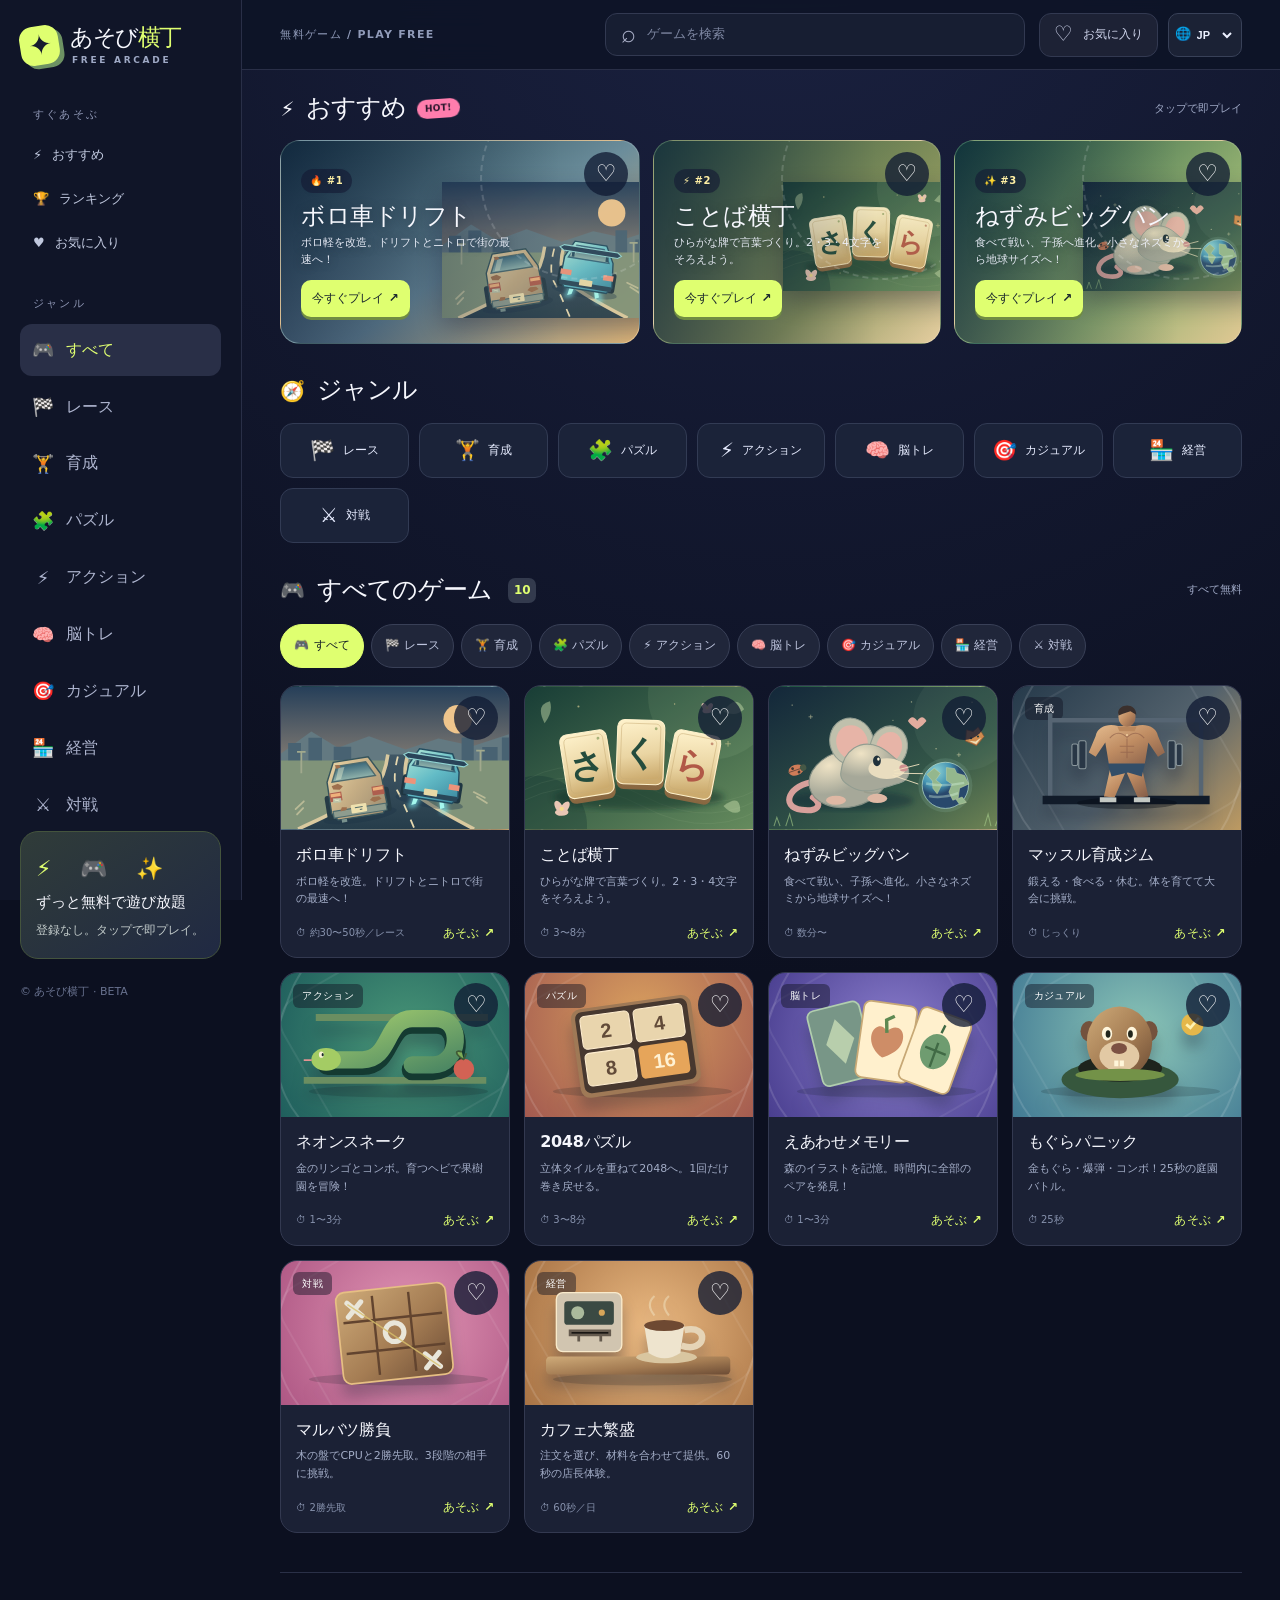
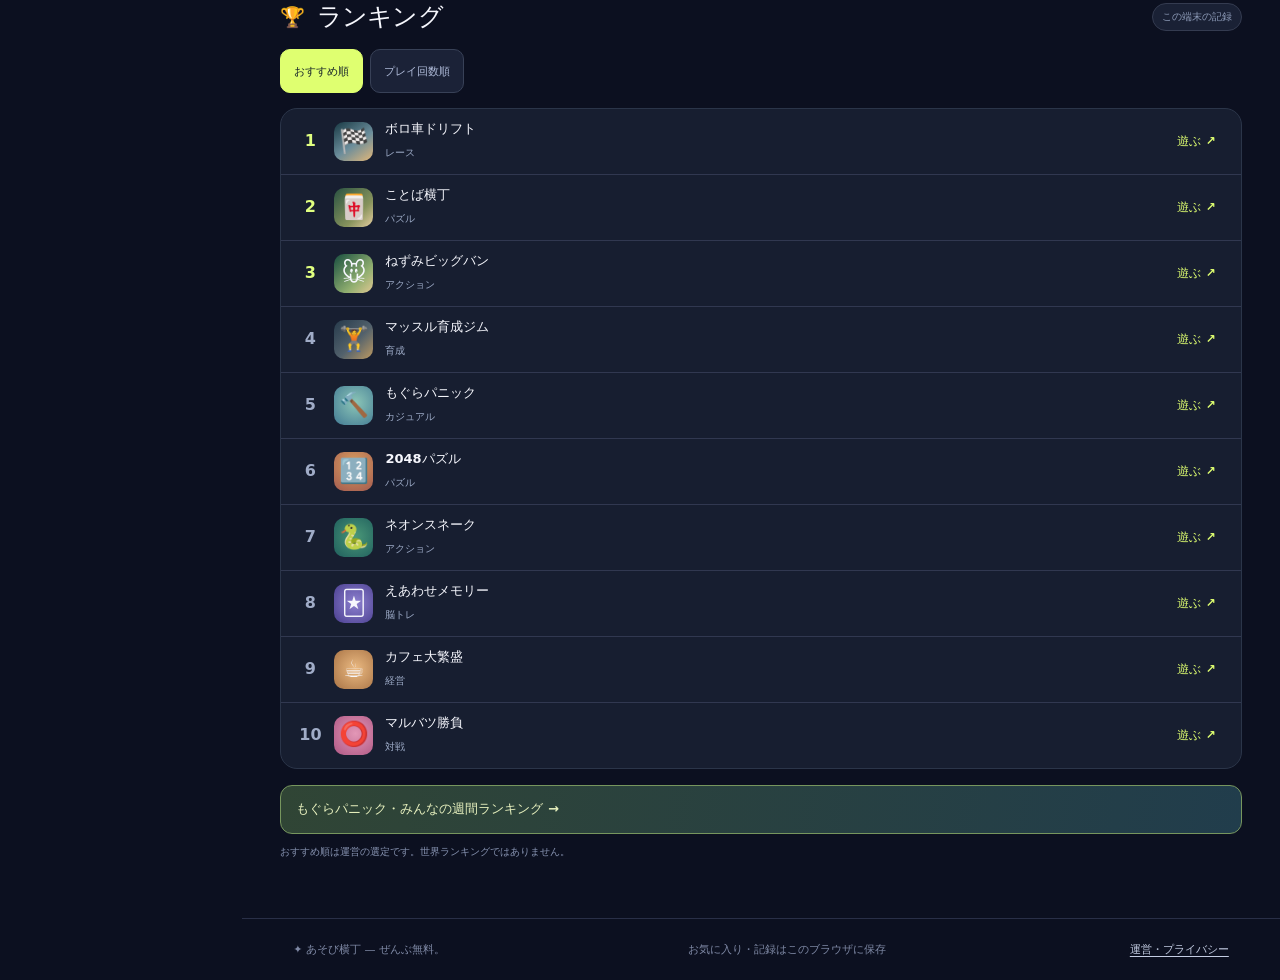
==== commit 927b31fe: "Add Scrap Drift racing campaign and verified v8 release" ====
--- a/index.html
+++ b/index.html
@@ -20,6 +20,7 @@
   <link rel="stylesheet" href="games/bodybuilder.css">
   <link rel="stylesheet" href="games/mouse-evolution.css">
   <link rel="stylesheet" href="games/kotoba-garden.css">
+  <link rel="stylesheet" href="games/scrap-drift.css">
 </head>
 <body>
   <div class="app-shell">
--- a/style.css
+++ b/style.css
@@ -167,3 +167,4 @@
 .cover-bodybuilder{background:linear-gradient(135deg,#263a4b,#52616c 55%,#bd9a62)}.genre-grid{grid-template-columns:repeat(7,minmax(0,1fr))}@media(max-width:1100px){.genre-grid{grid-template-columns:repeat(4,minmax(0,1fr))}}
 .cover-mouse-evolution{background:linear-gradient(135deg,#174e3f,#91af70 65%,#e0c893)}
 .cover-kotoba-garden{background:linear-gradient(135deg,#285141,#87935c 65%,#e6cea0)}
+.cover-scrap-drift{background:linear-gradient(145deg,#183944,#6b8d9b 55%,#e2b779)}
--- a/games/scrap-drift.css
+++ b/games/scrap-drift.css
@@ -0,0 +1,6 @@
+.sd-game{--sd-bg:#101a22;--sd-panel:#182936;--sd-line:#314650;--sd-cream:#f3e6c8;--sd-blue:#74e1ee;--sd-orange:#f2ac64;background:var(--sd-bg);color:var(--sd-cream);border:1px solid #354956;border-radius:24px;padding:18px;font-family:inherit;overflow:hidden}.sd-game [hidden]{display:none!important}.sd-game button{font:inherit;cursor:pointer;color:inherit;touch-action:manipulation}.sd-game button:focus-visible{outline:3px solid #a2f0ed;outline-offset:3px}.sd-game button:disabled{cursor:default;opacity:.45}.sd-top{display:flex;justify-content:space-between;align-items:flex-start;gap:12px;margin-bottom:16px}.sd-top small{font-size:9px;font-weight:900;letter-spacing:1.8px;color:var(--sd-orange)}.sd-top h2{font-size:18px;margin:7px 0 0;line-height:1.45}.sd-menu{display:flex;flex-wrap:wrap;gap:5px;justify-content:flex-end}.sd-menu button{font-size:10px;font-weight:800;padding:8px;border-radius:8px;border:1px solid var(--sd-line);background:var(--sd-panel);white-space:nowrap}.sd-menu #sd-sound[aria-pressed=true]{border-color:#78967c;color:#c9e4a3}.sd-wallet{display:flex;gap:12px;align-items:center;justify-content:space-between;background:linear-gradient(105deg,#23333a,#162631);border:1px solid var(--sd-line);padding:12px 16px;border-radius:12px;margin-bottom:12px}.sd-wallet>div:last-child{text-align:right}.sd-wallet small{display:block;color:#a5babf;font-size:10px;font-weight:800;margin-bottom:4px}.sd-wallet strong{font-size:18px}.sd-wallet i{font-style:normal;color:var(--sd-orange)}.sd-wallet #sd-car-name{font-size:14px}.sd-arena{width:100%;max-width:100%;min-width:0;position:relative;background:#131e28;border:2px solid #48616c;border-radius:17px;overflow:hidden;isolation:isolate;scroll-margin-top:89px;aspect-ratio:1.53;min-height:420px;max-height:530px;touch-action:none}.sd-arena canvas{display:block;width:100%;height:100%;position:absolute;inset:0}.sd-race-hud{position:absolute;inset:0;pointer-events:none;z-index:1}.sd-hud-top{display:flex;justify-content:space-between;align-items:flex-start;gap:8px;padding:13px;background:linear-gradient(#091620df,#09162000)}.sd-hud-top small{display:block;font-size:9px;color:#b5c9ca;text-transform:uppercase}.sd-hud-top strong{font-size:22px;line-height:1.2;font-variant-numeric:tabular-nums;text-shadow:0 2px 5px #000}.sd-hud-top>div:last-child{text-align:right}.sd-course{width:42%;padding-top:3px}.sd-course strong{font-size:11px;display:block;text-align:center;margin-bottom:8px}.sd-game progress{display:block;width:100%;height:7px;border:0;border-radius:10px;overflow:hidden;background:#203741;appearance:none}.sd-game progress::-webkit-progress-bar{background:#233f4b}.sd-game progress::-webkit-progress-value{background:var(--sd-orange);border-radius:10px}.sd-game progress::-moz-progress-bar{background:var(--sd-orange)}.sd-corner{position:absolute;top:76px;left:50%;transform:translateX(-50%);background:#10232cc9;border:1px solid #637c7e88;border-radius:24px;padding:7px 14px;color:#c2d7d3;font-size:11px;font-weight:900;white-space:nowrap}.sd-corner.is-corner{background:#ffdf94;color:#473922;border-color:#fff0c3}.sd-hud-bottom{position:absolute;bottom:13px;left:15px;right:15px;display:flex;align-items:flex-end;justify-content:space-between}.sd-speed{display:flex;align-items:baseline;gap:5px;text-shadow:0 2px 4px #000}.sd-speed strong{font-size:43px;font-variant-numeric:tabular-nums;font-weight:950;line-height:1;color:#fff2cf}.sd-speed span{font-size:10px}.sd-boost{width:30%;background:#09202bc9;padding:7px 10px;border-radius:8px}.sd-boost>span{display:block;color:var(--sd-blue);font-size:9px;font-weight:900;letter-spacing:1px;margin-bottom:5px}.sd-boost progress::-webkit-progress-value{background:var(--sd-blue)}.sd-garage-badge{position:absolute;top:19px;left:20px;display:flex;flex-direction:column;gap:6px;pointer-events:none}.sd-garage-badge span{font-size:9px;letter-spacing:2px;color:#94b3b5}.sd-garage-badge strong{font-size:18px;color:#ffdda4;text-shadow:0 2px 4px #000}.sd-call{position:absolute;z-index:3;left:5%;right:5%;top:38%;text-align:center;font-style:italic;font-size:30px;font-weight:950;color:#ffedb1;letter-spacing:1px;text-shadow:0 3px 0 #323e43,0 5px 15px #000}.sd-call.is-countdown{font-size:85px;top:26%;font-style:normal}.sd-paused{position:absolute;z-index:5;inset:0;display:flex;flex-direction:column;gap:18px;align-items:center;justify-content:center;background:#06151ee6;backdrop-filter:blur(5px)}.sd-paused strong{font-size:24px}.sd-paused button{border:0;border-radius:11px;background:#c6ecde;padding:14px 30px;color:#193c3e;font-weight:950}.sd-result{position:absolute;inset:0;z-index:4;display:grid;place-items:center;background:#091a27d9;backdrop-filter:blur(4px);padding:18px}.sd-result-inner{width:min(100%,440px);text-align:center}.sd-result-kicker{font-size:13px;letter-spacing:5px;color:var(--sd-blue);font-weight:950}.sd-result h3{font-size:26px;line-height:1.4;margin:10px 0;color:#ffdda4}.sd-prize{margin:12px auto;display:flex;gap:15px;justify-content:center;align-items:center}.sd-prize small{font-size:11px;color:#b0cbd0}.sd-prize strong{font-size:27px;color:#ffe3a7;font-variant-numeric:tabular-nums}.sd-result p{font-size:12px;margin:12px 0 18px;color:#d5ecdf;line-height:1.6}.sd-result-actions{display:flex;gap:9px}.sd-result-actions button{flex:1;border:1px solid #719294;background:#254a50;border-radius:10px;padding:13px 5px;font-size:12px;font-weight:900}.sd-result-actions #sd-garage{background:#e4bf7a;border-color:#e4bf7a;color:#29383a}.sd-controls{padding-top:10px;user-select:none;-webkit-user-select:none}.sd-steering{display:grid;grid-template-columns:1fr 1.45fr 1fr;gap:8px}.sd-controls button{touch-action:none;-webkit-touch-callout:none;background:#233944;border:1px solid #58737d;border-bottom-width:4px;border-radius:12px;font-weight:950;min-height:53px;font-size:20px}.sd-controls #sd-drift{font-size:14px;background:#5d4d36;border-color:#b39158;color:#ffe4aa}.sd-controls button.is-held,.sd-controls button:active{transform:translateY(2px);border-bottom-width:2px;filter:brightness(1.25)}.sd-pedals{display:grid;grid-template-columns:1fr 1.8fr;gap:8px;margin-top:8px}.sd-pedals button{font-size:12px;min-height:43px}.sd-controls #sd-nitro{background:#1c5560;border-color:#5196a1;color:#c4ffff;font-size:14px}.sd-controls #sd-nitro.is-empty{filter:saturate(.3);opacity:.7}.sd-garage{margin-top:18px;scroll-margin-top:115px}.sd-section-title{display:flex;justify-content:space-between;align-items:center;gap:10px;margin:16px 0 10px}.sd-section-title h3,.sd-game h3.sd-section-title{font-size:14px;margin-top:0}.sd-section-title>span{font-size:11px;color:#b0bfc4}.sd-tracks{display:grid;grid-template-columns:repeat(3,minmax(0,1fr));gap:7px}.sd-tracks button{display:flex;align-items:center;gap:8px;text-align:left;border:1px solid #3c535e;background:#192b36;border-radius:9px;padding:11px 9px;min-width:0}.sd-tracks small{font-size:10px;font-weight:900;color:#a6c2c3}.sd-tracks span{font-size:11px;font-weight:900;line-height:1.5;overflow-wrap:anywhere}.sd-tracks [aria-pressed=true]{background:#314b49;border-color:#d1be87;color:#ffdda4}.sd-course-help{font-size:11px;line-height:1.65;color:#9db2b8;margin:9px 0 18px}.sd-upgrades{display:grid;grid-template-columns:repeat(3,minmax(0,1fr));gap:8px}.sd-upgrade{border:1px solid #3c515b;background:linear-gradient(150deg,#213542,#172833);padding:12px;border-radius:12px;display:flex;flex-direction:column;min-width:0;position:relative}.sd-part-icon{color:var(--sd-orange);font-size:27px;height:38px}.sd-upgrade h4{font-size:13px;margin:0 0 4px}.sd-level{font-size:10px;color:#d4b983;font-weight:900}.sd-upgrade p{font-size:10px;line-height:1.6;color:#a5bac0;min-height:34px;margin:8px 0}.sd-level-bars{display:flex;gap:4px;margin-bottom:12px}.sd-level-bars i{height:5px;flex:1;background:#0b1b24;border-radius:2px}.sd-level-bars i.filled{background:var(--sd-orange)}.sd-upgrade button{margin-top:auto;border:1px solid #607e84;border-radius:8px;background:#2f555b;padding:9px 4px}.sd-upgrade button strong,.sd-upgrade button small{display:block;font-size:10px}.sd-upgrade button small{font-size:9px;margin-top:3px;color:#d8ddc5}.sd-upgrade button:disabled{opacity:.55;background:#1b303c}.sd-specs{display:flex;justify-content:space-between;gap:10px;padding:14px 4px}.sd-specs>div{text-align:center;flex:1}.sd-specs small{display:block;color:#99b2bc;font-size:9px}.sd-specs strong{display:block;font-size:13px;margin-top:5px;color:#e4d39e}.sd-start{width:100%;border:0;border-bottom:4px solid #947448;border-radius:12px;padding:17px 10px;background:#edc281;color:#263a3f!important;font-weight:950;font-size:16px!important}.sd-message{margin:13px 0 4px;font-size:12px;color:#eed6a4;line-height:1.8;min-height:22px}.sd-help{border-top:1px solid #2c434d;margin-top:12px;padding-top:13px}.sd-help summary{font-size:11px;font-weight:800;cursor:pointer;color:#bccfd2;line-height:1.7}.sd-help p,.sd-save{font-size:10px;line-height:1.8;color:#92abb2}.sd-save{margin:13px 0 1px}.sd-reset-dialog{width:min(420px,calc(100% - 32px));border:1px solid #789599;border-radius:17px;background:#142c38;color:#f4e4c4;padding:24px;box-shadow:0 20px 80px #0009;font:inherit}.sd-reset-dialog::backdrop{background:#051118c9}.sd-reset-dialog h2{font-size:20px;margin-top:0}.sd-reset-dialog p{font-size:13px;line-height:1.85}.sd-reset-dialog>div{display:flex;gap:10px;margin-top:20px}.sd-reset-dialog button{flex:1;border:1px solid #748f96;border-radius:9px;background:#244450;color:#f3ebd8;padding:13px 8px;font:inherit;font-size:12px;font-weight:900}.sd-reset-dialog #sd-reset-confirm{background:#945b45;border-color:#c88b6b}
+@media(max-width:650px){.sd-game{padding:12px;border-radius:17px}.sd-top{display:block;margin-bottom:12px}.sd-top h2{font-size:17px}.sd-top small{font-size:8px;letter-spacing:1.4px}.sd-menu{margin-top:10px;justify-content:flex-end}.sd-menu button{padding:7px 9px;font-size:9px}.sd-wallet{padding:10px 12px}.sd-wallet strong{font-size:20px}.sd-wallet #sd-car-name{font-size:12px}.sd-wallet small{font-size:9px}.sd-arena{aspect-ratio:.9;min-height:420px;max-height:460px;scroll-margin-top:116px}.sd-hud-top{padding:11px 9px;gap:5px}.sd-hud-top strong{font-size:18px}.sd-hud-top small{font-size:8px}.sd-course{width:42%}.sd-course strong{font-size:9px}.sd-corner{top:64px;font-size:10px;padding:6px 11px}.sd-speed strong{font-size:34px}.sd-hud-bottom{left:10px;right:10px;bottom:10px}.sd-boost{width:33%;padding:6px 8px}.sd-garage-badge{top:16px;left:15px}.sd-garage-badge strong{font-size:16px}.sd-tracks{gap:6px}.sd-tracks button{padding:9px 6px;gap:5px}.sd-tracks span{font-size:9px}.sd-upgrades{gap:6px}.sd-upgrade{padding:9px}.sd-upgrade h4{font-size:11px}.sd-upgrade p{font-size:9px;min-height:43px}.sd-part-icon{font-size:23px;height:33px}.sd-upgrade button strong{font-size:9px}.sd-upgrade button small{font-size:8px}.sd-controls button{min-height:51px}.sd-pedals button{min-height:42px}.sd-result{padding:15px}.sd-result h3{font-size:22px}.sd-prize strong{font-size:25px}.sd-call{font-size:24px}.sd-specs strong{font-size:11px}.sd-start{font-size:14px!important;padding:16px 8px}}
+@media(max-width:360px){.sd-game{padding:9px}.sd-arena{min-height:400px}.sd-tracks{grid-template-columns:repeat(2,minmax(0,1fr))}.sd-upgrade p{min-height:53px}.sd-upgrade{padding:8px 6px}.sd-result h3{font-size:19px}.sd-result p{font-size:10px}.sd-menu{gap:4px}.sd-wallet #sd-car-name{font-size:11px}}
+@media(prefers-reduced-motion:reduce){.sd-game button{transition:none!important}.sd-controls button.is-held,.sd-controls button:active{transform:none}}
+
+.sd-garage-badge .sd-start{pointer-events:auto;width:auto;max-width:270px;margin-top:8px;padding:12px 19px;font-size:12px!important;box-shadow:0 6px 20px #07192366}.sd-game[data-mode="garage"] .sd-arena{min-height:360px;aspect-ratio:1.55}@media(max-width:650px){.sd-game[data-mode="garage"] .sd-arena{min-height:350px;aspect-ratio:1.02}.sd-garage-badge .sd-start{font-size:11px!important;padding:11px 15px;max-width:250px}}
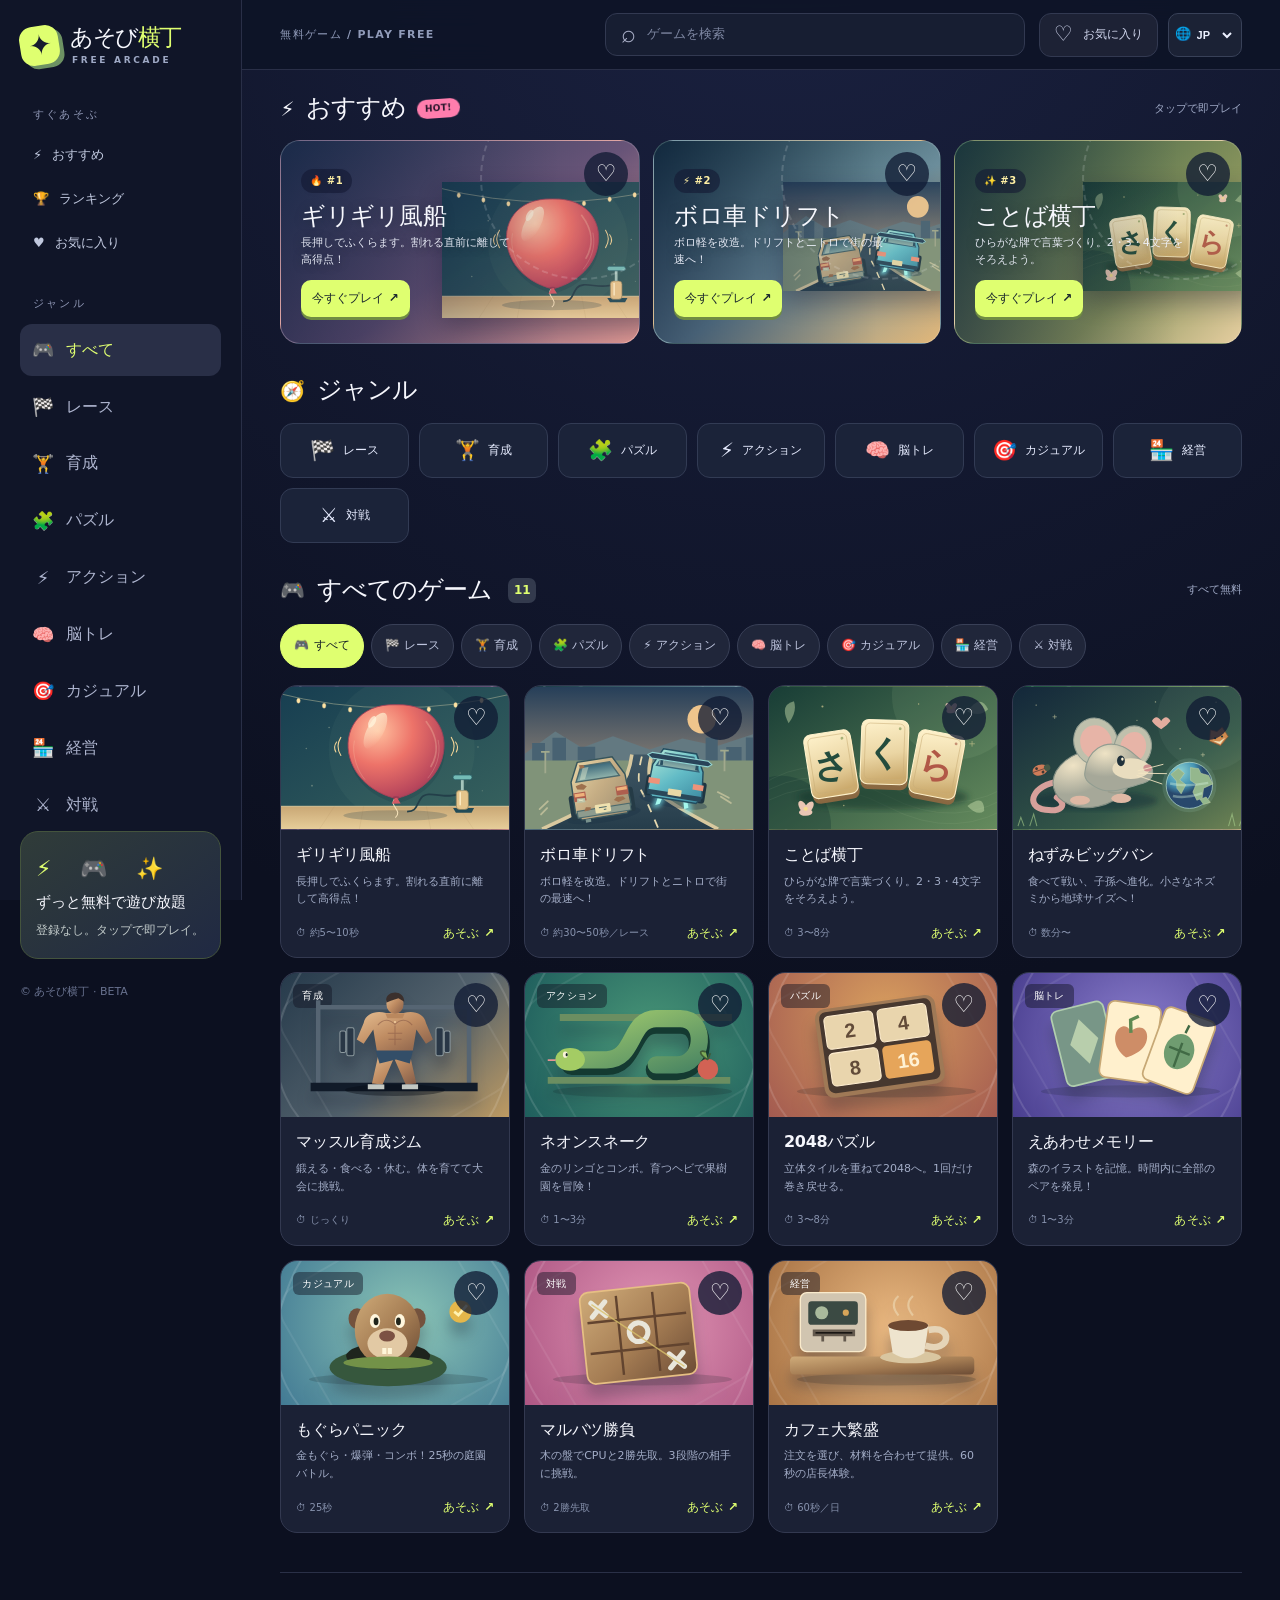
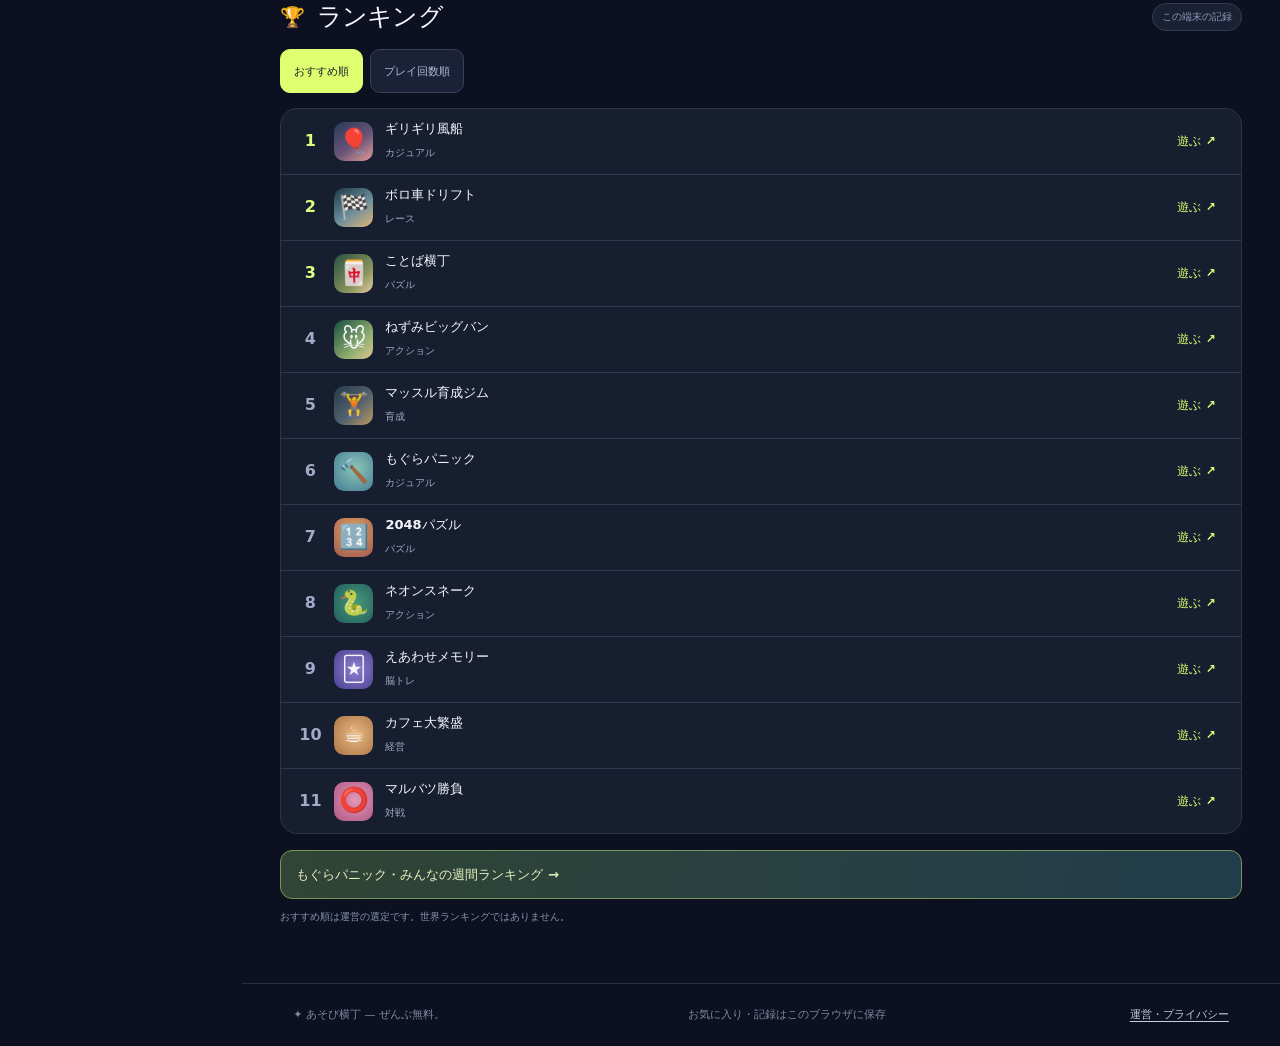
==== commit 243cf380: "Add Balloon on the Brink mini game and verified v9 release" ====
--- a/index.html
+++ b/index.html
@@ -21,6 +21,7 @@
   <link rel="stylesheet" href="games/mouse-evolution.css">
   <link rel="stylesheet" href="games/kotoba-garden.css">
   <link rel="stylesheet" href="games/scrap-drift.css">
+  <link rel="stylesheet" href="games/balloon-panic.css">
 </head>
 <body>
   <div class="app-shell">
--- a/style.css
+++ b/style.css
@@ -168,3 +168,4 @@
 .cover-mouse-evolution{background:linear-gradient(135deg,#174e3f,#91af70 65%,#e0c893)}
 .cover-kotoba-garden{background:linear-gradient(135deg,#285141,#87935c 65%,#e6cea0)}
 .cover-scrap-drift{background:linear-gradient(145deg,#183944,#6b8d9b 55%,#e2b779)}
+.cover-balloon-panic{background:linear-gradient(145deg,#283b58,#685478 55%,#e49b95)}
--- a/games/balloon-panic.css
+++ b/games/balloon-panic.css
@@ -0,0 +1,4 @@
+.bp-game{--bp-cream:#fff0cf;--bp-muted:#adc6cf;--bp-gold:#f5cd86;--bp-pink:#ef9b9e;--bp-line:#3c5966;background:linear-gradient(160deg,#1c3345,#112a38);border:1px solid #536879;border-radius:24px;padding:18px;color:var(--bp-cream);font:inherit;overflow:hidden}.bp-game [hidden]{display:none!important}.bp-game button{font:inherit;cursor:pointer;color:inherit}.bp-game button:focus-visible,.bp-arena:focus-visible{outline:3px solid #e4db9d;outline-offset:3px}.bp-heading{display:flex;justify-content:space-between;align-items:flex-start;gap:12px;margin-bottom:14px}.bp-heading small{font-size:9px;color:#edc58a;letter-spacing:1.6px;font-weight:900}.bp-heading h2{font-size:18px;line-height:1.5;margin:6px 0 0}.bp-menu{display:flex;justify-content:flex-end;gap:5px;flex-wrap:wrap}.bp-menu button{font-size:10px;font-weight:800;padding:8px 10px;border:1px solid #57707e;border-radius:9px;background:#294653;white-space:nowrap;touch-action:manipulation}.bp-menu #bp-sound[aria-pressed=true]{color:#dbefb2;border-color:#899c72}.bp-stats{display:grid;grid-template-columns:repeat(3,minmax(0,1fr));gap:8px;margin-bottom:12px}.bp-stats>div{min-width:0;border:1px solid var(--bp-line);border-radius:11px;padding:10px 12px;background:#112a37aa}.bp-stats small{display:block;font-size:10px;color:var(--bp-muted);font-weight:800;line-height:1.4}.bp-stats strong{display:block;font-size:24px;color:var(--bp-gold);font-weight:950;font-variant-numeric:tabular-nums;line-height:1.3;margin-top:3px}.bp-arena{width:100%;max-width:100%;min-width:0;position:relative;border:2px solid #6a8392;border-radius:20px;overflow:hidden;isolation:isolate;background:#182d41;aspect-ratio:1.52;min-height:350px;max-height:480px;touch-action:none;user-select:none;-webkit-user-select:none;-webkit-touch-callout:none;cursor:pointer;scroll-margin-top:88px}.bp-arena canvas{position:absolute;inset:0;width:100%;height:100%;display:block}.bp-round{position:absolute;top:12px;left:15px;font-size:10px;color:#c8d7d9;letter-spacing:.5px;font-weight:800;pointer-events:none}.bp-risk{position:absolute;top:30px;left:50%;transform:translateX(-50%);max-width:92%;background:#142c42cf;border:1px solid #a2b8b55c;color:#f5e2bd;font-size:12px;font-weight:900;text-align:center;border-radius:30px;padding:8px 17px;line-height:1.5;white-space:nowrap;pointer-events:none;box-shadow:0 3px 15px #091d2e55}.bp-risk[data-level=warning]{color:#ffe2a2;border-color:#b49a68;background:#514636d9}.bp-risk[data-level=danger]{color:#fff0ce;border-color:#ffb2a2;background:#a04a50e6}.bp-risk[data-level=stopped]{color:#dbf3c1;background:#315c57dd}.bp-risk[data-level=burst]{color:#ffd4bb;background:#4f374fdd}.bp-start-hint{position:absolute;bottom:28px;left:10px;right:10px;text-align:center;pointer-events:none;color:#f8e7b9;text-shadow:0 2px 3px #102532}.bp-start-hint span{display:block;font-size:23px;font-weight:900;line-height:1.2}.bp-start-hint strong{font-size:12px;font-weight:900}.bp-result{position:absolute;bottom:9px;left:12px;right:12px;text-align:center;border-radius:13px;padding:7px 12px 10px;background:linear-gradient(90deg,#122f40d9,#203d49ed,#122f40d9);border:1px solid #a0b3a64f;pointer-events:none}.bp-result>div{display:flex;justify-content:center;align-items:baseline;gap:6px}.bp-result strong{font-size:47px;font-weight:950;line-height:1.1;color:#ffdf96;font-variant-numeric:tabular-nums;letter-spacing:1px}.bp-result small{font-size:12px;font-weight:900;color:#d8e4d4}.bp-result h3{font-size:15px;line-height:1.4;margin:3px 0 0;color:#ffedc9}.bp-new-best{display:block;font-size:9px;letter-spacing:2px;color:#bfe6c0;font-weight:900;margin-bottom:3px}.bp-hold{width:100%;border:1px solid #e6c794;border-bottom:5px solid #a17655;border-radius:14px;background:linear-gradient(#f5d391,#e9b779);padding:14px 12px;margin-top:10px;color:#28414c!important;touch-action:none;user-select:none;-webkit-user-select:none;-webkit-touch-callout:none;min-height:75px;box-shadow:0 4px 14px #071c2b44}.bp-hold>span{display:block;font-size:17px;font-weight:950;line-height:1.4}.bp-hold>small{display:block;font-size:9px;font-weight:800;letter-spacing:1px;margin-top:3px;opacity:.8}.bp-hold.is-inflating{background:linear-gradient(#efa4a2,#d88291);border-color:#f2b4a6;border-bottom-color:#8b596c;color:#3e3044!important}.bp-hold.is-held,.bp-hold:active{transform:translateY(2px);border-bottom-width:3px}.bp-key-hint{text-align:center;color:#abc2c9;font-size:10px;margin:10px 0 4px}.bp-message{color:#f1dbb8;font-size:12px;line-height:1.8;margin:11px 1px 3px;min-height:22px}.bp-help{margin-top:12px;padding-top:12px;border-top:1px solid #3e5964}.bp-help summary{cursor:pointer;font-size:11px;font-weight:900;color:#c7dbda;line-height:1.7}.bp-help p,.bp-save{font-size:10px;line-height:1.85;color:#a8c0c8}.bp-save{margin:12px 0 0}.bp-reset-dialog{width:min(420px,calc(100% - 32px));border:1px solid #a0b3ad;border-radius:18px;background:#1d3a4a;color:#fff0d2;padding:24px;box-shadow:0 20px 80px #0009;font:inherit}.bp-reset-dialog::backdrop{background:#07172cce}.bp-reset-dialog h2{font-size:20px;line-height:1.5;margin:0 0 15px}.bp-reset-dialog p{font-size:13px;line-height:1.8}.bp-reset-dialog>div{display:flex;gap:10px;margin-top:20px}.bp-reset-dialog button{flex:1;font:inherit;font-size:12px;font-weight:900;color:#f8ead2;border:1px solid #8aa1a5;border-radius:9px;background:#355563;padding:13px 9px}.bp-reset-dialog #bp-reset-confirm{background:#94555f;border-color:#d9938b}
+@media(max-width:650px){.bp-game{padding:12px;border-radius:17px}.bp-heading{display:block;margin-bottom:11px}.bp-heading small{font-size:8px;letter-spacing:1.2px}.bp-heading h2{font-size:16px}.bp-menu{margin-top:10px;gap:5px}.bp-menu button{font-size:9px;padding:7px 9px}.bp-stats{gap:6px;margin-bottom:9px}.bp-stats>div{padding:9px 9px;border-radius:9px}.bp-stats small{font-size:8px;min-height:12px}.bp-stats strong{font-size:21px}.bp-arena{aspect-ratio:1;min-height:330px;max-height:390px;border-radius:15px;scroll-margin-top:114px}.bp-round{font-size:8px;top:10px;left:11px}.bp-risk{top:29px;font-size:10px;padding:7px 12px}.bp-hold{padding:12px 8px;min-height:68px;border-radius:12px}.bp-hold>span{font-size:14px}.bp-hold>small{font-size:8px}.bp-result strong{font-size:38px}.bp-result h3{font-size:13px}.bp-result{left:10px;right:10px;padding:7px 8px}.bp-start-hint{bottom:27px}.bp-start-hint strong{font-size:10px}.bp-key-hint{font-size:9px;margin-top:8px}.bp-message{font-size:11px}.bp-help p,.bp-save{font-size:9px}}
+@media(max-width:360px){.bp-game{padding:9px}.bp-arena{min-height:310px}.bp-heading h2{font-size:14px}.bp-stats small{font-size:7px}.bp-stats strong{font-size:19px}.bp-risk{max-width:94%;font-size:9px;padding:6px 9px}.bp-result strong{font-size:36px}.bp-hold>span{font-size:13px}.bp-heading small{font-size:7px;letter-spacing:.8px}}
+@media(prefers-reduced-motion:reduce){.bp-hold.is-held,.bp-hold:active{transform:none}.bp-game *{scroll-behavior:auto!important}}
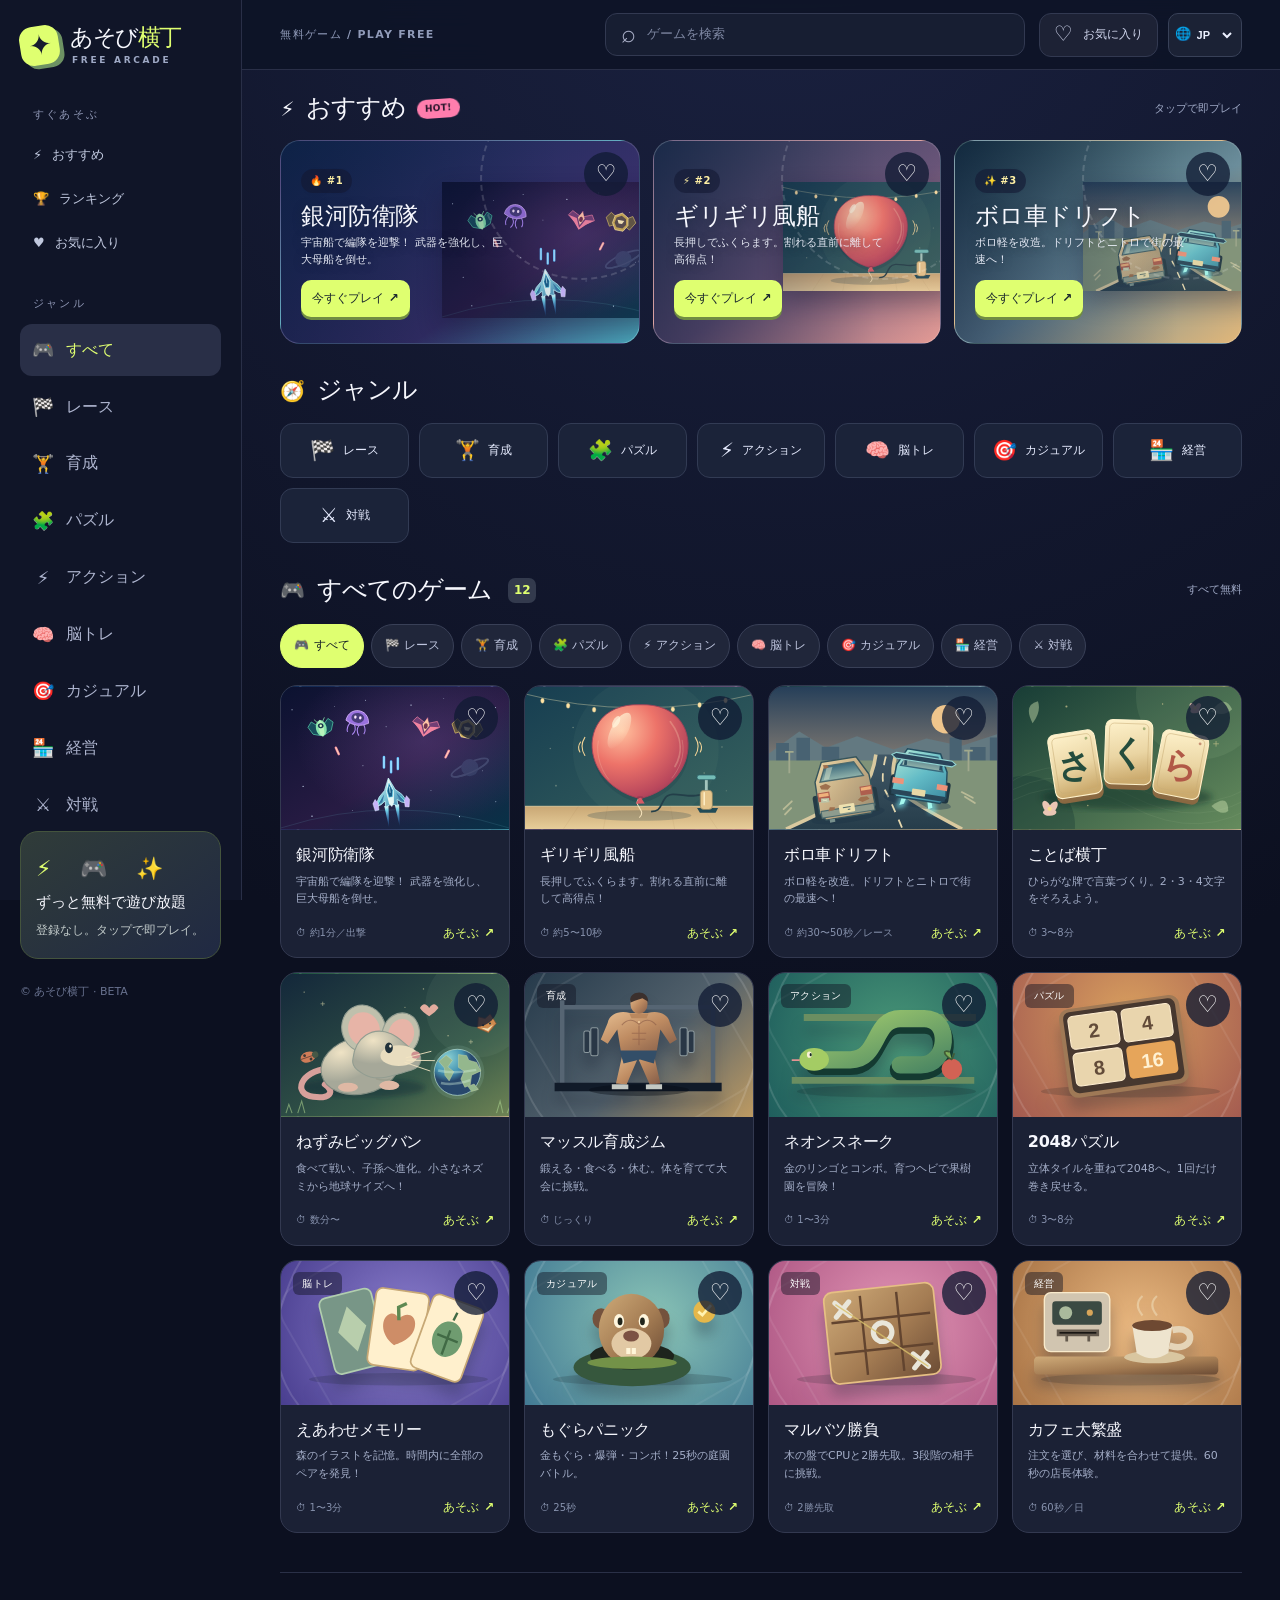
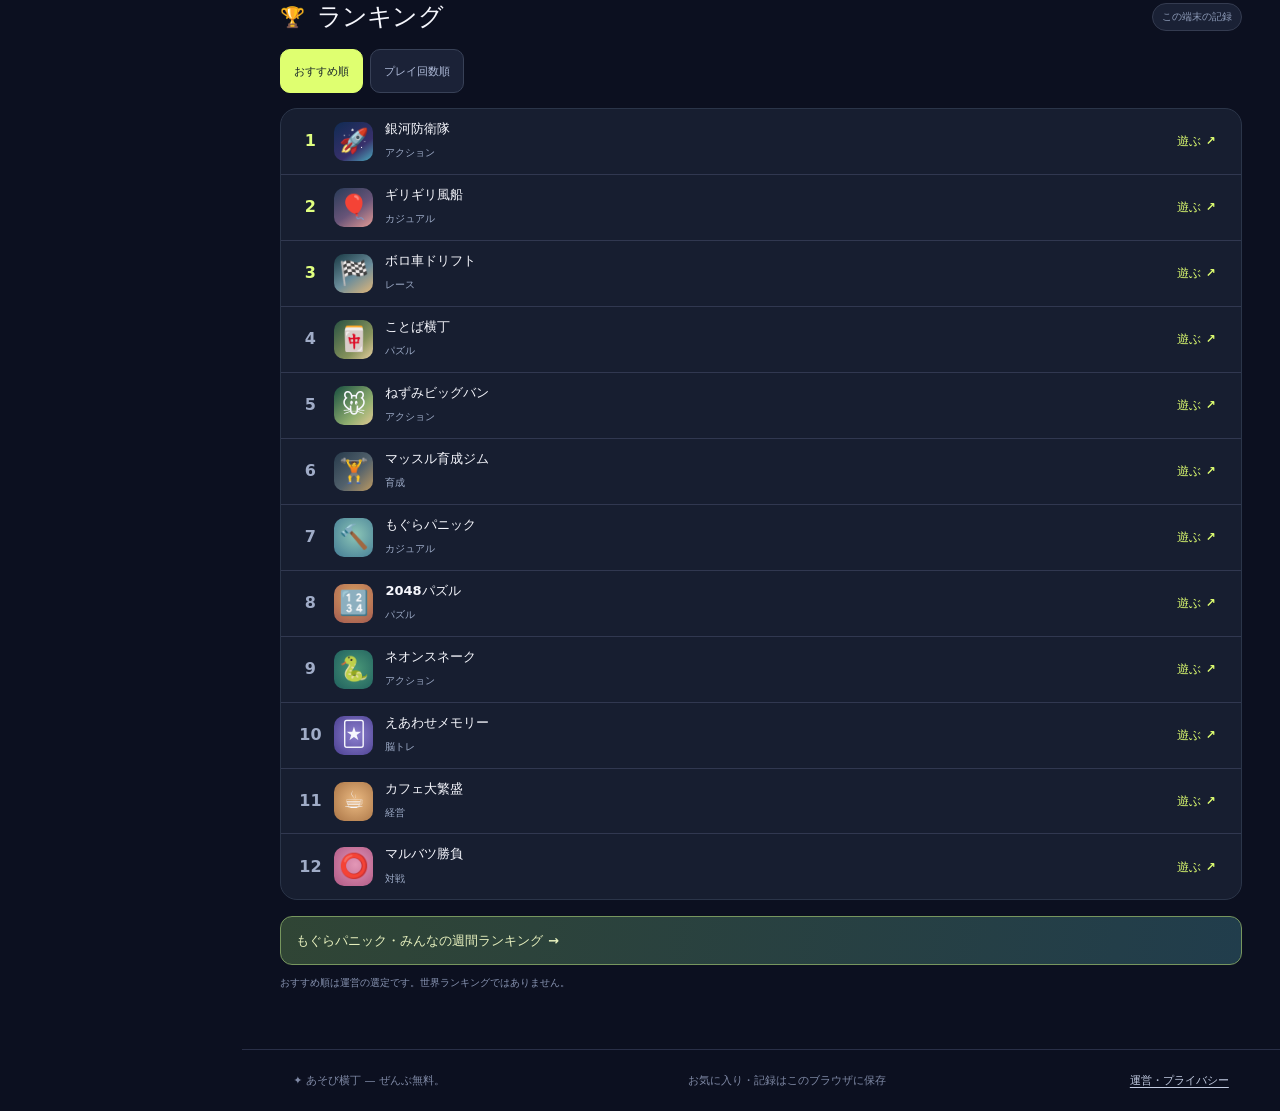
==== commit e91956ac: "Add Galaxy Guard space shooter and verified v10 release" ====
--- a/index.html
+++ b/index.html
@@ -22,6 +22,7 @@
   <link rel="stylesheet" href="games/kotoba-garden.css">
   <link rel="stylesheet" href="games/scrap-drift.css">
   <link rel="stylesheet" href="games/balloon-panic.css">
+<link rel="stylesheet" href="games/galaxy-guard.css">
 </head>
 <body>
   <div class="app-shell">
--- a/style.css
+++ b/style.css
@@ -169,3 +169,4 @@
 .cover-kotoba-garden{background:linear-gradient(135deg,#285141,#87935c 65%,#e6cea0)}
 .cover-scrap-drift{background:linear-gradient(145deg,#183944,#6b8d9b 55%,#e2b779)}
 .cover-balloon-panic{background:linear-gradient(145deg,#283b58,#685478 55%,#e49b95)}
+.cover-galaxy-guard{background:linear-gradient(145deg,#102b53,#38306b 65%,#4baabd)}
--- a/games/galaxy-guard.css
+++ b/games/galaxy-guard.css
@@ -0,0 +1,3 @@
+.gg-game{width:100%;min-width:0;max-width:100%;box-sizing:border-box;--gg-cyan:#8aeee9;--gg-gold:#ffe2a5;--gg-muted:#a9b9d5;background:linear-gradient(145deg,#162b46,#11182f 65%,#232447);border:1px solid #4b6285;border-radius:23px;padding:17px;color:#edf5ff;font:inherit;overflow:hidden}.gg-game [hidden]{display:none!important}.gg-game button{font:inherit;cursor:pointer;color:inherit}.gg-game button:disabled{cursor:default;opacity:.4}.gg-game button:focus-visible,.gg-arena:focus-visible{outline:3px solid #b0fff0;outline-offset:3px}.gg-heading{display:flex;justify-content:space-between;align-items:flex-start;gap:12px;margin-bottom:12px;text-align:left}.gg-heading small{font-size:8px;letter-spacing:1.5px;color:var(--gg-cyan);font-weight:900}.gg-heading h2{font-size:18px;margin:5px 0 0;line-height:1.45}.gg-menu{display:flex;justify-content:flex-end;flex-wrap:wrap;gap:5px}.gg-menu button{font-size:10px;font-weight:800;padding:7px 9px;background:#243854;border:1px solid #506d8b;border-radius:9px;white-space:nowrap}.gg-menu #gg-sound[aria-pressed=true]{color:var(--gg-cyan);border-color:#7dbda9}.gg-stats{display:grid;grid-template-columns:repeat(3,minmax(0,1fr));gap:7px;margin:0 auto 11px}.gg-stats>div{background:#0d1c32b3;border:1px solid #36496a;border-radius:10px;padding:7px 10px;text-align:left;min-width:0}.gg-stats small{display:block;font-size:9px;color:var(--gg-muted)}.gg-stats strong{display:block;font-variant-numeric:tabular-nums;font-size:20px;line-height:1.4;color:var(--gg-gold);font-weight:950}.gg-arena{position:relative;isolation:isolate;width:min(100%,420px,calc((100dvh - 210px)*.75));min-width:0;aspect-ratio:3/4;margin:auto;border:1px solid #668eae;border-radius:17px;background:#080e26;overflow:hidden;touch-action:none;user-select:none;-webkit-user-select:none;-webkit-touch-callout:none;scroll-margin-top:78px}.gg-arena canvas{position:absolute;inset:0;width:100%;height:100%;display:block}.gg-hud{position:absolute;top:0;left:0;right:0;background:linear-gradient(#09152cf5,#0b1934d9 75%,#0b193400);display:flex;justify-content:space-between;gap:5px;padding:11px 12px 17px;pointer-events:none;text-align:left}.gg-hud>div{min-width:0}.gg-hud>div:last-child{text-align:right}.gg-hud small{font-size:8px;font-weight:900;color:#b1c7e6;display:block;line-height:1.6}.gg-hud strong{font-size:19px;line-height:1.25;color:#effbff;font-weight:950;font-variant-numeric:tabular-nums;text-shadow:0 0 10px #76e5ed44;display:block}.gg-hud .gg-mission{text-align:center}.gg-mission strong{font-size:15px;letter-spacing:3px;color:#ffb6cd;margin-top:2px}.gg-hud>div:last-child strong{color:var(--gg-cyan)}.gg-boss-bar{position:absolute;top:61px;left:14%;right:14%;display:flex;align-items:center;gap:7px;font-size:8px;font-weight:900;color:#ffbfd0;pointer-events:none}.gg-boss-bar progress{min-width:0;flex:1;height:7px;accent-color:#ff849d;border:0;border-radius:6px;overflow:hidden}.gg-boss-bar progress::-webkit-progress-bar{background:#33253c}.gg-boss-bar progress::-webkit-progress-value{background:linear-gradient(90deg,#f25494,#ffd18d)}.gg-call{position:absolute;left:7%;right:7%;top:27%;text-align:center;background:#162c4be0;border:1px solid #9accdba8;color:#e8fff8;border-radius:11px;padding:9px 10px;font-size:13px;font-weight:950;pointer-events:none;box-shadow:0 5px 25px #03071988}.gg-overlay{position:absolute;inset:0;display:flex;align-items:center;justify-content:center;padding:28px 18px 14px;background:linear-gradient(#070f2130,#0b1228b3);text-align:center;z-index:3;box-sizing:border-box}.gg-panel{width:100%;max-width:300px;background:linear-gradient(145deg,#182e49ed,#1c2141f5);border:1px solid #6c9bb5a8;box-shadow:0 10px 40px #03091bc9;border-radius:17px;padding:20px 17px;box-sizing:border-box}.gg-eyebrow{font-size:9px;letter-spacing:2px;color:var(--gg-cyan);font-weight:900}.gg-panel h3{font-size:21px;line-height:1.5;margin:10px 0;color:#f4f7ff;letter-spacing:-.5px}.gg-panel p{font-size:11px;line-height:2;text-align:left;color:#c5d6ed;margin:12px auto;max-width:225px}.gg-panel>small{display:block;margin-top:9px;font-size:9px;color:#aebed6}.gg-primary{width:100%;min-height:46px;border:1px solid #c1f5e3;border-bottom:4px solid #417d8f;border-radius:11px;background:linear-gradient(#a4f0da,#6bd6d1);color:#0c2e43!important;font-size:15px!important;font-weight:950!important;padding:10px 8px;box-shadow:0 4px 20px #37cabd25}.gg-primary:active{transform:translateY(1px);border-bottom-width:3px}.gg-final-score{display:flex;align-items:baseline;justify-content:center;gap:6px;color:var(--gg-gold)}.gg-final-score strong{font-size:39px;font-weight:950;line-height:1.1;font-variant-numeric:tabular-nums}.gg-final-score small{font-size:11px}.gg-result-stats{display:flex;justify-content:center;gap:25px;margin:15px 0}.gg-result-stats small{display:block;font-size:9px;color:var(--gg-muted)}.gg-result-stats strong{font-size:22px;color:var(--gg-cyan);font-variant-numeric:tabular-nums}.gg-drag-hint{position:absolute;bottom:9px;left:0;right:0;text-align:center;color:#d3eef0;font-size:9px;letter-spacing:1px;pointer-events:none}.gg-controls{width:min(100%,420px,calc((100dvh - 210px)*.75));margin:9px auto 0;display:grid;grid-template-columns:1fr 1.8fr 1fr;gap:8px}.gg-controls button{min-height:58px;border:1px solid #5e7995;border-bottom:4px solid #273d5a;border-radius:12px;background:linear-gradient(#345474,#233c5a);font-weight:950;font-size:21px;touch-action:none;user-select:none;-webkit-user-select:none;-webkit-touch-callout:none}.gg-controls .gg-bomb{background:linear-gradient(#e2b59c,#b58293);color:#27233d;border-color:#f1cab2;border-bottom-color:#785772;font-size:13px;display:flex;align-items:center;justify-content:center;gap:10px}.gg-bomb strong{font-size:19px}.gg-controls .is-held{background:#477b96;transform:translateY(1px)}.gg-tip{font-size:10px;line-height:1.8;color:#c3d4e7;margin:10px 0 4px;text-align:center}.gg-key-hint{font-size:9px;line-height:1.7;color:#a2b7d2;margin:3px 0;text-align:center}.gg-help{border-top:1px solid #3b506e;margin-top:13px;padding-top:11px;text-align:left}.gg-help summary{font-size:11px;font-weight:800;color:#c7d9ee;cursor:pointer}.gg-help p,.gg-save,.gg-notice{font-size:10px;line-height:1.85;color:#aabfd9}.gg-save{margin:11px 0 0;text-align:left}.gg-notice{color:#ffd2b6}.gg-reset-dialog{width:min(420px,calc(100% - 32px));border:1px solid #779eb5;border-radius:18px;background:#192d47;color:#f0f6ff;padding:23px;font:inherit;box-shadow:0 20px 80px #0009}.gg-reset-dialog::backdrop{background:#050d20d9}.gg-reset-dialog h2{font-size:20px;line-height:1.5;margin:0 0 14px}.gg-reset-dialog p{font-size:13px;line-height:1.85}.gg-reset-dialog>div{display:flex;gap:9px;margin-top:20px}.gg-reset-dialog button{flex:1;min-height:45px;border:1px solid #738ca4;border-radius:10px;background:#2e4662;color:#eef8ff;font:inherit;font-size:13px;font-weight:900;cursor:pointer}.gg-reset-dialog #gg-reset-confirm{background:#c79a9f;color:#172337;border-color:#e7c5bc}.gg-reset-dialog button:focus-visible{outline:3px solid #afffe1;outline-offset:3px}@media(max-width:590px){.gg-game{padding:11px;border-radius:17px}.gg-heading{gap:7px;flex-wrap:wrap;margin-bottom:9px}.gg-heading>div:first-child{flex:1;min-width:170px}.gg-heading small{font-size:7px;letter-spacing:.9px}.gg-heading h2{font-size:15px;margin-top:4px}.gg-menu{gap:4px}.gg-menu button{font-size:9px;padding:6px 7px}.gg-stats{gap:5px;margin-bottom:8px}.gg-stats>div{padding:6px 8px}.gg-stats small{font-size:8px}.gg-stats strong{font-size:17px}.gg-arena{border-radius:12px;scroll-margin-top:116px}.gg-controls{gap:6px;margin-top:7px}.gg-controls button{min-height:54px;border-radius:10px}.gg-hud{padding:8px 9px 13px}.gg-hud strong{font-size:16px}.gg-mission strong{font-size:13px}.gg-hud small{font-size:7px}.gg-panel{padding:15px 12px}.gg-panel h3{font-size:18px;margin:7px 0}.gg-panel p{font-size:10px;line-height:1.9;margin:9px auto}.gg-call{font-size:11px;padding:7px}.gg-boss-bar{top:53px;font-size:7px}.gg-final-score strong{font-size:31px}.gg-result-stats{margin:9px 0}.gg-result-stats strong{font-size:18px}.gg-overlay{padding:25px 12px 8px}.gg-primary{min-height:42px;font-size:14px!important}.gg-tip{font-size:9px}.gg-key-hint{font-size:8px}.gg-help,.gg-save{margin-top:9px}}@media(prefers-reduced-motion:reduce){.gg-game *{scroll-behavior:auto!important}}
+.gg-time{position:absolute;top:68px;left:12px;color:#acc6e5;font-size:8px;font-weight:800;font-variant-numeric:tabular-nums}.gg-time.is-low{color:#ffb5b8;background:#552c4b;border-radius:5px;padding:2px 5px}@media(max-width:590px){.gg-time{top:53px;left:9px;font-size:7px}}
+.gg-time{background:#09192de8;border-radius:5px;padding:2px 5px;text-shadow:0 1px 2px #030b1e}.gg-time.is-low{background:#552c4b}
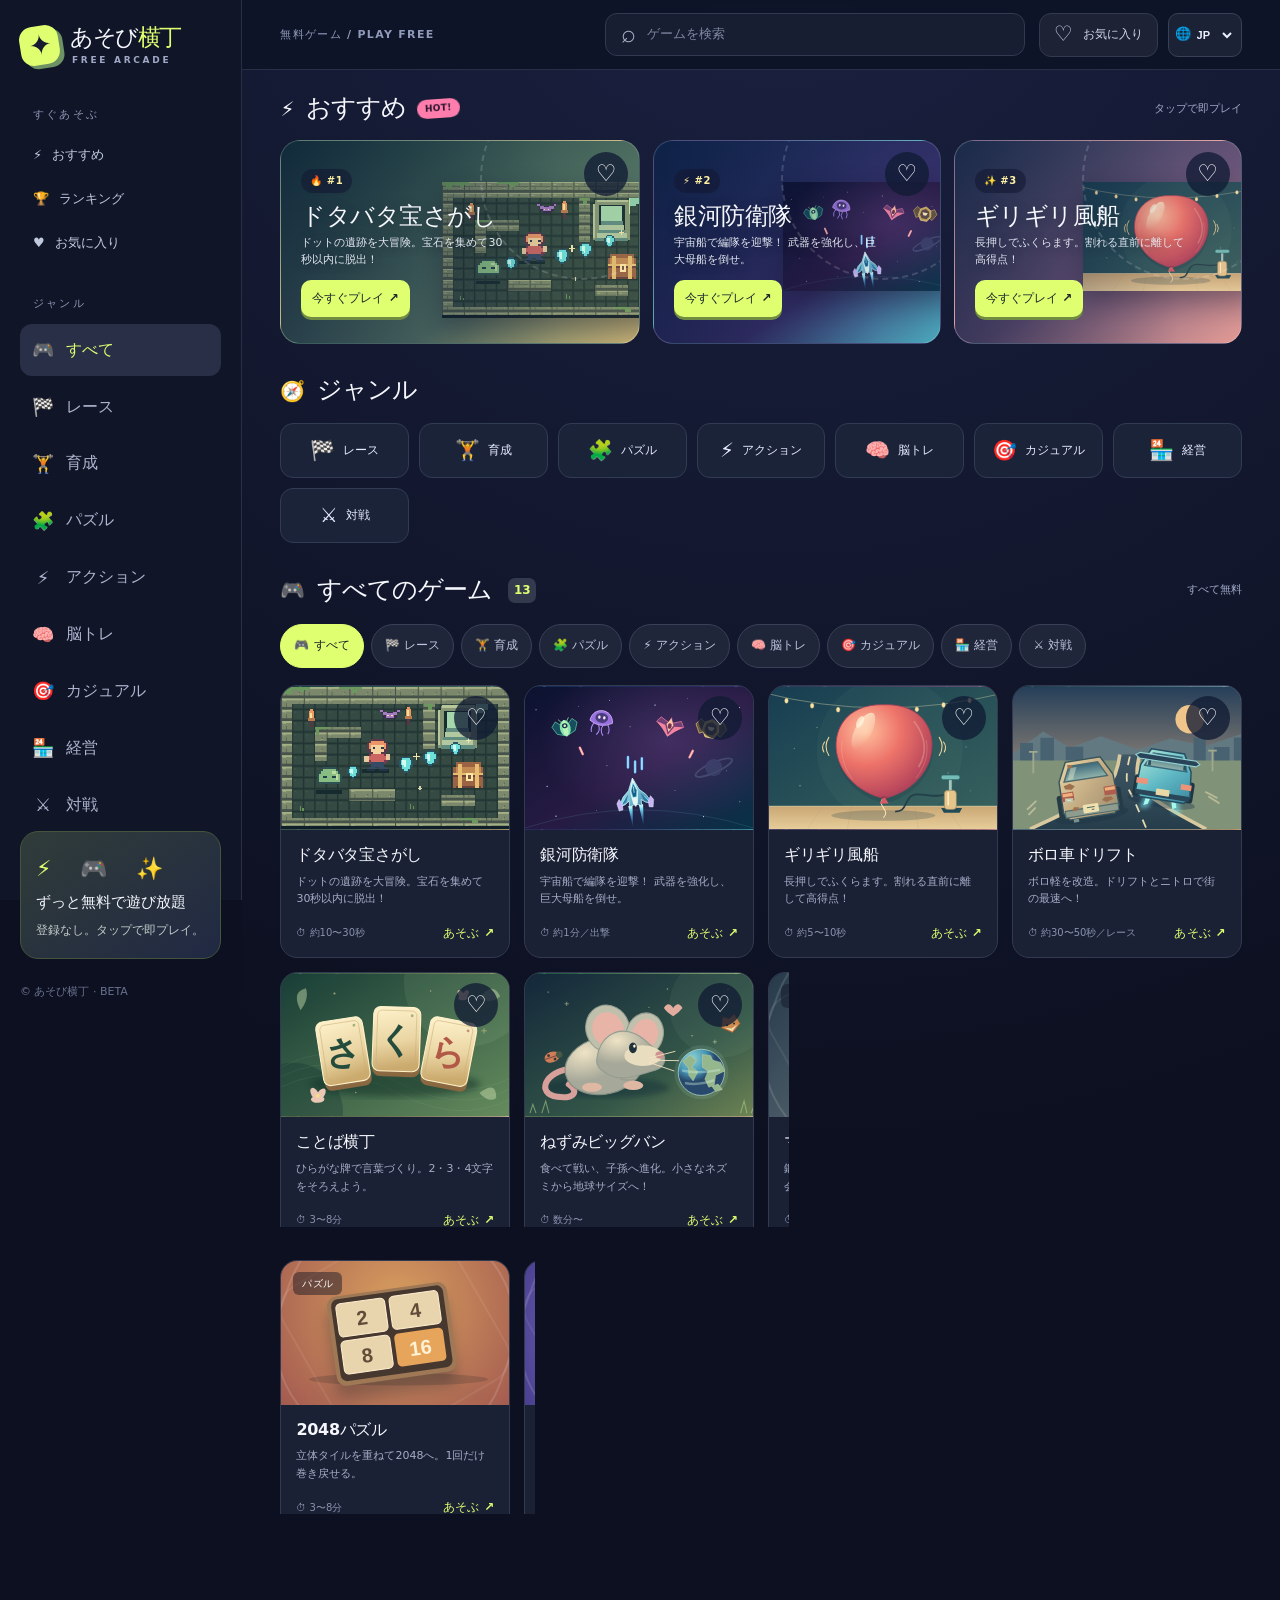
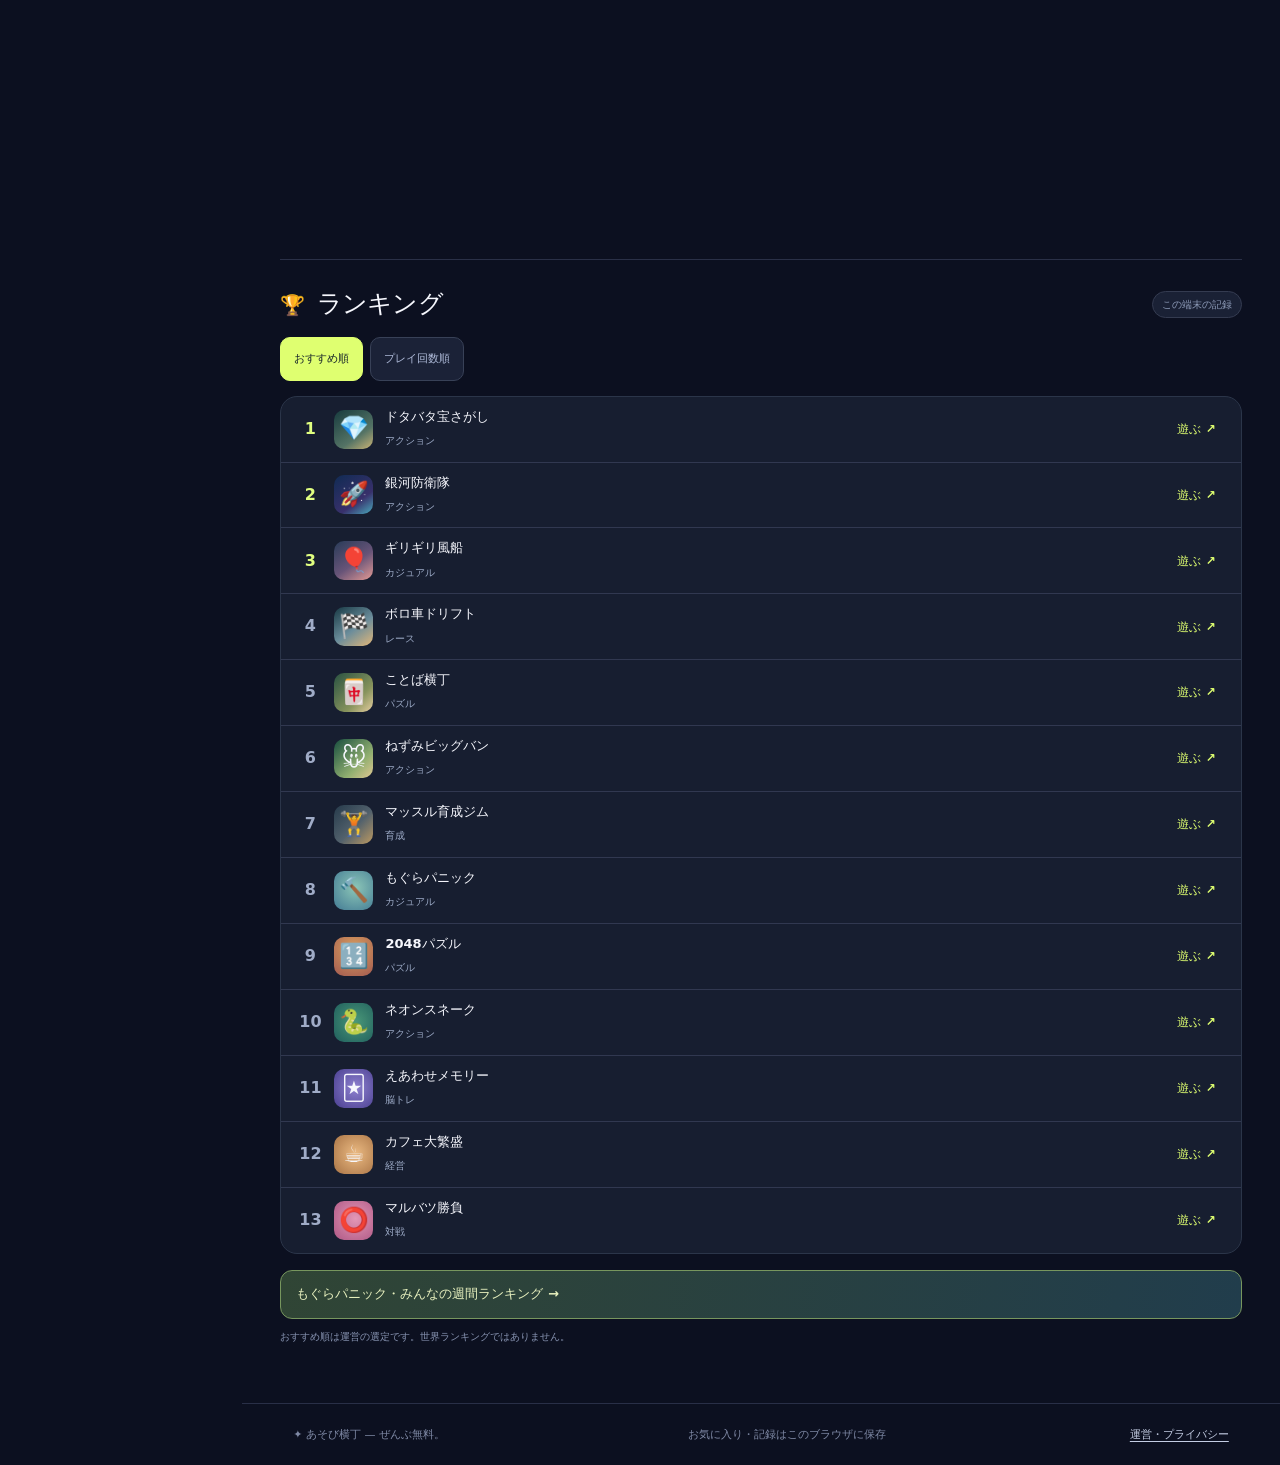
==== commit 5270720a: "Add Pixel Treasure Rush and verified v11 release" ====
--- a/index.html
+++ b/index.html
@@ -23,6 +23,7 @@
   <link rel="stylesheet" href="games/scrap-drift.css">
   <link rel="stylesheet" href="games/balloon-panic.css">
 <link rel="stylesheet" href="games/galaxy-guard.css">
+<link rel="stylesheet" href="games/pixel-treasure.css">
 </head>
 <body>
   <div class="app-shell">
--- a/style.css
+++ b/style.css
@@ -170,3 +170,4 @@
 .cover-scrap-drift{background:linear-gradient(145deg,#183944,#6b8d9b 55%,#e2b779)}
 .cover-balloon-panic{background:linear-gradient(145deg,#283b58,#685478 55%,#e49b95)}
 .cover-galaxy-guard{background:linear-gradient(145deg,#102b53,#38306b 65%,#4baabd)}
+.cover-pixel-treasure{background:linear-gradient(145deg,#173b3e,#547365 65%,#cbb476)}
--- a/games/pixel-treasure.css
+++ b/games/pixel-treasure.css
@@ -0,0 +1,5 @@
+.pt-game{width:100%;max-width:100%;min-width:0;box-sizing:border-box;background:linear-gradient(145deg,#25383c,#172d32 70%,#33392e);border:2px solid #748b74;border-radius:16px;padding:16px;color:#f8efd0;font:inherit;overflow:hidden}.pt-game [hidden]{display:none!important}.pt-game button{font:inherit;cursor:pointer;color:inherit}.pt-game button:disabled{cursor:default;opacity:.4}.pt-game button:focus-visible,.pt-arena:focus-visible{outline:3px solid #f4dda1;outline-offset:3px}.pt-heading{display:flex;justify-content:space-between;align-items:flex-start;gap:10px;text-align:left;margin-bottom:12px}.pt-heading small{font-size:8px;letter-spacing:1.2px;color:#d7cf87;font-weight:900}.pt-heading h2{font-size:18px;line-height:1.45;margin:5px 0 0}.pt-menu{display:flex;gap:5px;flex-wrap:wrap;justify-content:flex-end}.pt-menu button{font-size:10px;font-weight:800;background:#354a49;border:1px solid #7c9682;border-radius:5px;padding:7px 9px;white-space:nowrap}.pt-menu #pt-sound[aria-pressed=true]{color:#c4f2b2;border-color:#9fbc82}.pt-stats{display:grid;grid-template-columns:repeat(3,minmax(0,1fr));gap:7px;margin-bottom:10px}.pt-stats>div{background:#132b30aa;border:1px solid #536b60;padding:7px 10px;text-align:left;min-width:0;border-radius:5px}.pt-stats small{display:block;font-size:9px;color:#b7cbbb}.pt-stats strong{display:block;font-variant-numeric:tabular-nums;font-size:20px;line-height:1.4;color:#f4d78e;font-weight:950}.pt-stage{display:grid;grid-template-columns:repeat(3,minmax(0,1fr));gap:5px;margin-bottom:11px}.pt-stage button{font-size:10px;font-weight:900;line-height:1.5;padding:8px 4px;border:1px solid #667f73;border-radius:5px;background:#263d40;min-height:38px;min-width:0;overflow-wrap:anywhere}.pt-stage button[aria-pressed=true]{background:#c1cc91;color:#213b36;border-color:#e0e4ad}.pt-field{width:min(100%,384px,max(260px,calc((100dvh - 292px)*.9375)));margin:auto;scroll-margin-top:78px}.pt-hud{display:grid;grid-template-columns:repeat(3,minmax(0,1fr)) 44px;gap:4px;margin-bottom:5px;padding:6px 7px;background:#142c30;border:1px solid #657d64;border-radius:5px;text-align:center}.pt-hud small{display:block;font-size:8px;line-height:1.5;color:#adc6b8;font-weight:800}.pt-hud strong{display:block;font-size:19px;line-height:1.2;color:#f7e3a9;font-weight:950;font-variant-numeric:tabular-nums;white-space:nowrap}.pt-hud #pt-gems{color:#8ae7c6}.pt-hud #pt-hp{font-size:16px;color:#f59ca4;letter-spacing:1px;margin-top:2px}.pt-hud .is-low{background:#733c43;color:#ffdfbc;border-radius:3px}.pt-arena{position:relative;width:100%;aspect-ratio:15/16;isolation:isolate;border:2px solid #a7b67b;box-sizing:border-box;overflow:hidden;background:#122e31;border-radius:4px;user-select:none;-webkit-user-select:none;-webkit-touch-callout:none;touch-action:none}.pt-arena canvas{position:absolute;inset:0;width:100%;height:100%;display:block;image-rendering:pixelated;image-rendering:crisp-edges}.pt-overlay{position:absolute;inset:0;display:flex;align-items:center;justify-content:center;padding:12px;background:#0d202a66;box-sizing:border-box;z-index:3;text-align:center}.pt-panel{width:100%;max-width:300px;padding:18px 14px;background:#203a40ed;border:2px solid #b5c887;box-shadow:4px 4px 0 #0b1b23b3;border-radius:4px;box-sizing:border-box}.pt-eyebrow{font-size:8px;font-weight:900;letter-spacing:2px;color:#e2d491}.pt-panel h3{font-size:20px;line-height:1.5;margin:9px 0;color:#fbf1d8;letter-spacing:-.5px}.pt-panel p{font-size:11px;line-height:1.8;color:#c9dbc6;margin:10px 0}.pt-panel>small{display:block;font-size:9px;line-height:1.8;color:#b8cebc;margin-top:10px}.pt-primary{width:100%;min-height:44px;background:linear-gradient(#e9d290,#d2b975);border:1px solid #fff0bc;border-bottom:4px solid #8a7651;color:#263c35!important;border-radius:4px;font-size:14px!important;font-weight:950!important;padding:10px 6px}.pt-primary:active{transform:translateY(1px);border-bottom-width:3px}.pt-final-score{display:flex;justify-content:center;align-items:baseline;gap:5px;color:#ffe1a0}.pt-final-score strong{font-size:34px;font-weight:950;line-height:1.1;font-variant-numeric:tabular-nums}.pt-final-score small{font-size:10px}.pt-result-stats{display:grid;grid-template-columns:1fr 1fr;gap:8px;margin:11px 0}.pt-result-stats small{display:block;font-size:9px;color:#adc8ba}.pt-result-stats strong{font-size:18px;color:#bde7b5;font-variant-numeric:tabular-nums}.pt-call{position:absolute;top:12px;left:8px;right:8px;font-size:11px;font-weight:950;text-align:center;padding:7px;background:#183b3eeb;border:1px solid #c5dcad;color:#f7ebc7;box-shadow:2px 2px 0 #071e25aa;pointer-events:none;z-index:2}.pt-bag{display:flex;justify-content:space-between;flex-wrap:wrap;gap:3px;margin:5px 0 7px;min-height:16px;font-size:8px;line-height:1.6;color:#bacdbc}.pt-bag>strong{color:#e9d49a;font-weight:800}.pt-bag .is-open{color:#beefb5}.pt-controls{display:grid;grid-template-columns:minmax(0,1.4fr) minmax(84px,1fr);gap:12px;align-items:stretch}.pt-pad{display:grid;grid-template-columns:repeat(3,minmax(0,1fr));grid-template-rows:44px 44px;gap:4px}.pt-pad #pt-up{grid-column:2;grid-row:1}.pt-pad #pt-left{grid-column:1;grid-row:2}.pt-pad #pt-down{grid-column:2;grid-row:2}.pt-pad #pt-right{grid-column:3;grid-row:2}.pt-controls button{border:1px solid #8da28c;border-bottom:4px solid #334e45;border-radius:5px;background:linear-gradient(#49635c,#354f48);color:#e3edd1;font-weight:950;font-size:18px;user-select:none;-webkit-user-select:none;touch-action:none;-webkit-touch-callout:none}.pt-controls .is-held{background:#93b798;color:#203b34;transform:translateY(1px)}.pt-dash{display:flex;flex-direction:column;justify-content:center;align-items:center;gap:7px;background:linear-gradient(#efc29b,#d6a081)!important;border-color:#f1d6a8!important;border-bottom-color:#8c6854!important;color:#283d3a!important;font-size:13px!important;padding:9px 7px}.pt-dash small{font-size:9px;line-height:1.3}.pt-dash progress{width:80%;height:5px;border:0;accent-color:#2d6b66;border-radius:0}.pt-dash progress::-webkit-progress-bar{background:#9f8269}.pt-dash progress::-webkit-progress-value{background:#376d5e}.pt-tip{text-align:center;color:#d9ddbd;font-size:10px;line-height:1.8;margin:11px 0 4px}.pt-key-hint{text-align:center;color:#a8c2b4;font-size:9px;line-height:1.8;margin:3px 0}.pt-help{margin-top:12px;padding-top:11px;border-top:1px solid #557266;text-align:left}.pt-help summary{font-size:11px;font-weight:900;color:#c6d9c5;cursor:pointer}.pt-help p,.pt-save,.pt-notice{font-size:10px;line-height:1.85;color:#abc5b9}.pt-save{margin:11px 0 0;text-align:left}.pt-notice{color:#f4c5a1}.pt-reset-dialog{width:min(420px,calc(100% - 32px));border:2px solid #a8bf88;border-radius:8px;background:#233d3e;color:#f6edcf;padding:23px;font:inherit;box-shadow:0 20px 80px #0009}.pt-reset-dialog::backdrop{background:#071b24d9}.pt-reset-dialog h2{font-size:20px;line-height:1.5;margin:0 0 14px}.pt-reset-dialog p{font-size:13px;line-height:1.85}.pt-reset-dialog>div{display:flex;gap:9px;margin-top:20px}.pt-reset-dialog button{flex:1;min-height:45px;border:1px solid #8ba590;border-radius:5px;background:#36574c;color:#f2f4d5;font:inherit;font-size:13px;font-weight:900;cursor:pointer}.pt-reset-dialog #pt-reset-confirm{background:#c59b8d;color:#203935;border-color:#e9c4a1}.pt-reset-dialog button:focus-visible{outline:3px solid #e8e7a4;outline-offset:3px}@media(max-width:590px){.pt-game{padding:10px;border-radius:10px}.pt-heading{gap:7px;flex-wrap:wrap;margin-bottom:9px}.pt-heading>div:first-child{flex:1;min-width:170px}.pt-heading small{font-size:7px;letter-spacing:.8px}.pt-heading h2{font-size:15px;margin-top:4px}.pt-menu{gap:4px}.pt-menu button{font-size:9px;padding:6px 7px}.pt-stats{gap:5px;margin-bottom:7px}.pt-stats>div{padding:5px 7px}.pt-stats small{font-size:8px}.pt-stats strong{font-size:17px}.pt-stage{gap:4px;margin-bottom:8px}.pt-stage button{font-size:9px;min-height:34px;padding:6px 3px}.pt-field{scroll-margin-top:116px}.pt-hud{padding:5px 5px}.pt-hud small{font-size:7px}.pt-hud strong{font-size:17px}.pt-hud #pt-hp{font-size:14px}.pt-panel{padding:13px 10px}.pt-panel h3{font-size:17px;margin:7px 0}.pt-panel p{font-size:10px;margin:8px 0}.pt-panel>small{font-size:8px;margin-top:8px}.pt-primary{min-height:42px;font-size:12px!important}.pt-final-score strong{font-size:29px}.pt-result-stats{margin:8px 0}.pt-result-stats strong{font-size:16px}.pt-overlay{padding:9px}.pt-controls{gap:10px}.pt-bag{font-size:7px;margin-bottom:6px}.pt-tip{font-size:9px}.pt-key-hint{font-size:8px}.pt-call{top:8px;font-size:10px;padding:6px}.pt-help,.pt-save{margin-top:9px}}@media(prefers-reduced-motion:reduce){.pt-game *{scroll-behavior:auto!important}}
+
+/* Keep the HUD footprint stable when a run ends. */
+.pt-hud #pt-pause{display:inline-flex;align-items:center;justify-content:center;align-self:center;width:44px;height:44px;padding:0;border:1px solid #8da28c;border-radius:4px;background:#38564c;color:#e7eac5;font-size:19px;font-weight:950}.pt-hud #pt-pause[hidden]{display:inline-flex!important;visibility:hidden}
+@media(max-height:520px) and (min-width:600px){.pt-field{width:min(100%,560px);display:grid;grid-template-columns:minmax(0,1.35fr) minmax(234px,1fr);grid-template-rows:auto auto 1fr;gap:8px 14px;scroll-margin-top:78px}.pt-arena{grid-column:1;grid-row:1/4;width:min(100%,calc((100dvh - 100px)*.9375));justify-self:center;align-self:start}.pt-hud{grid-column:2;grid-row:1;margin:0;align-self:start}.pt-bag{grid-column:2;grid-row:2;flex-direction:column;font-size:9px;margin:0;align-self:start}.pt-controls{grid-column:2;grid-row:3;grid-template-columns:minmax(140px,1fr) 84px;align-self:end;gap:8px}.pt-pad{grid-template-rows:44px 44px}.pt-panel{padding:12px 10px}.pt-panel h3{font-size:17px;margin:7px 0}.pt-panel p{font-size:10px;margin:7px 0}.pt-panel>small{font-size:8px;margin-top:8px}.pt-final-score strong{font-size:28px}.pt-result-stats{margin:7px 0}.pt-result-stats strong{font-size:16px}.pt-primary{font-size:12px!important;min-height:42px}.pt-overlay{padding:8px}}
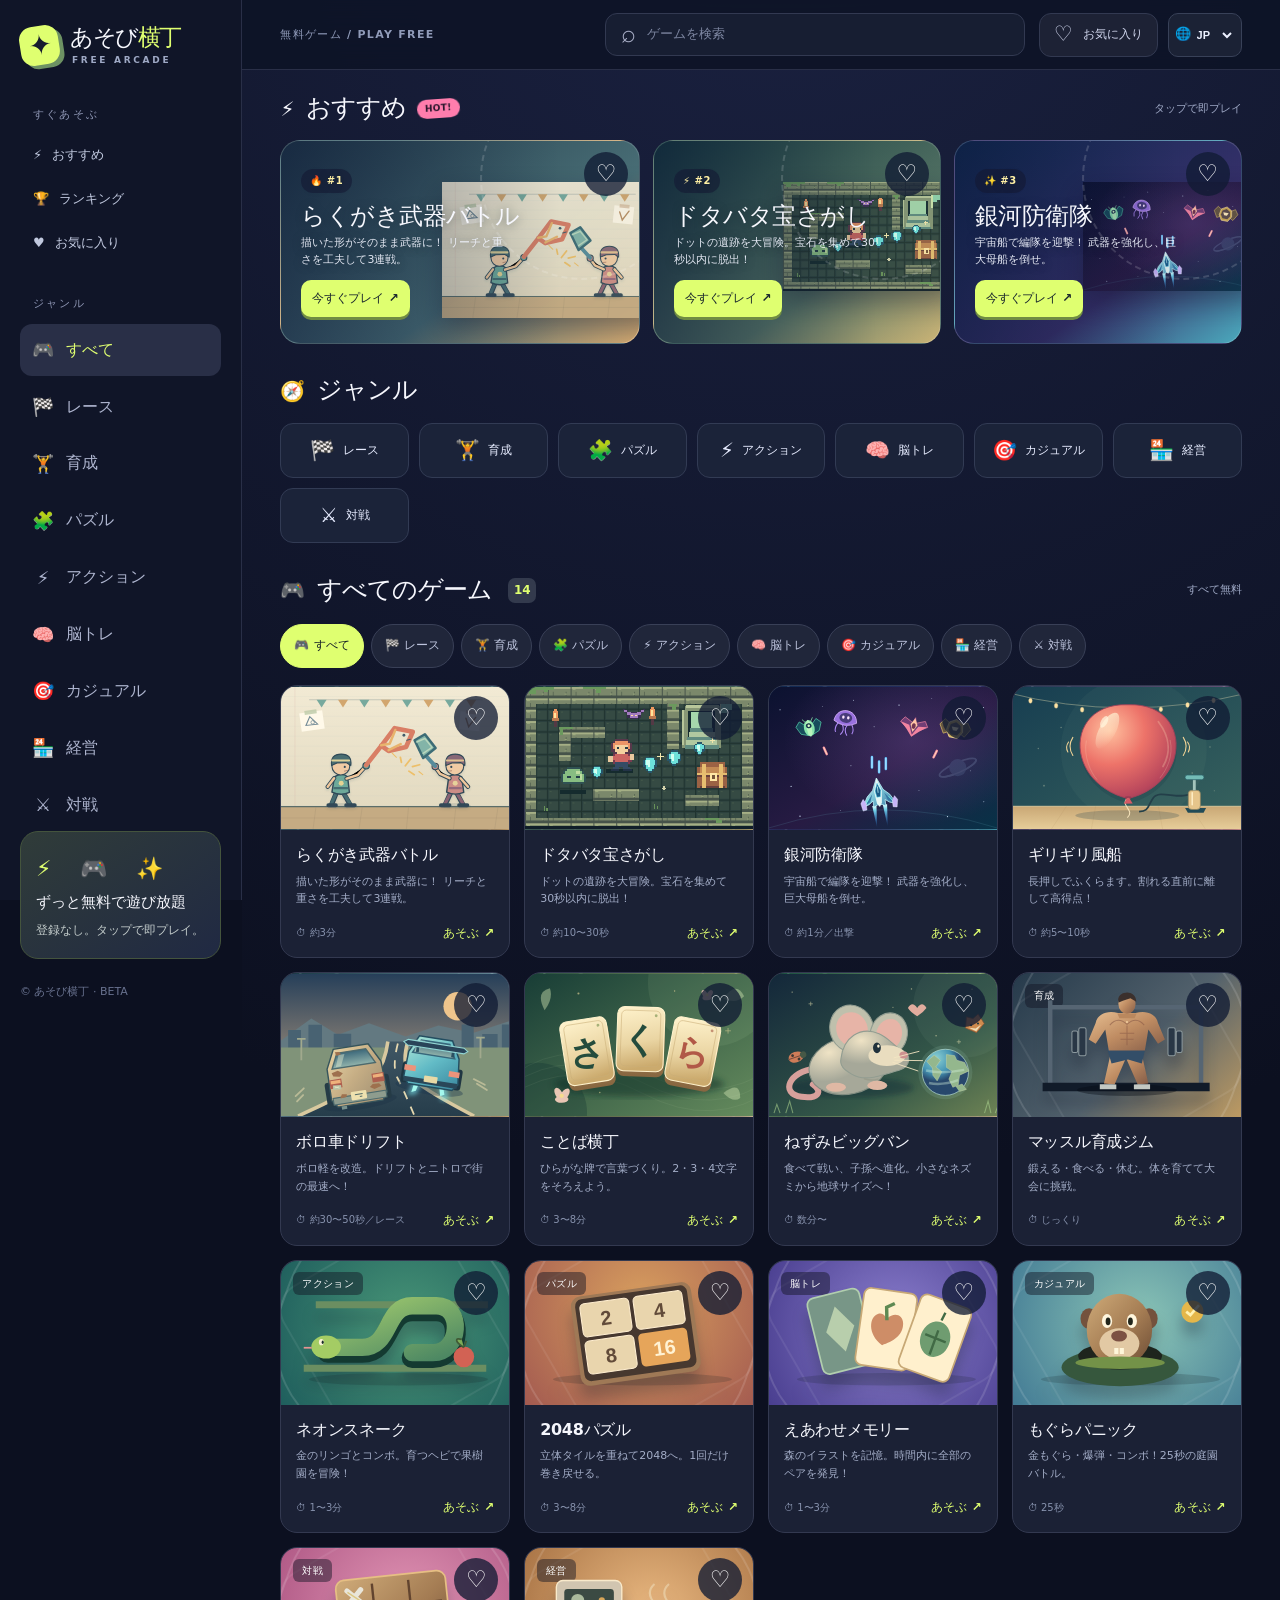
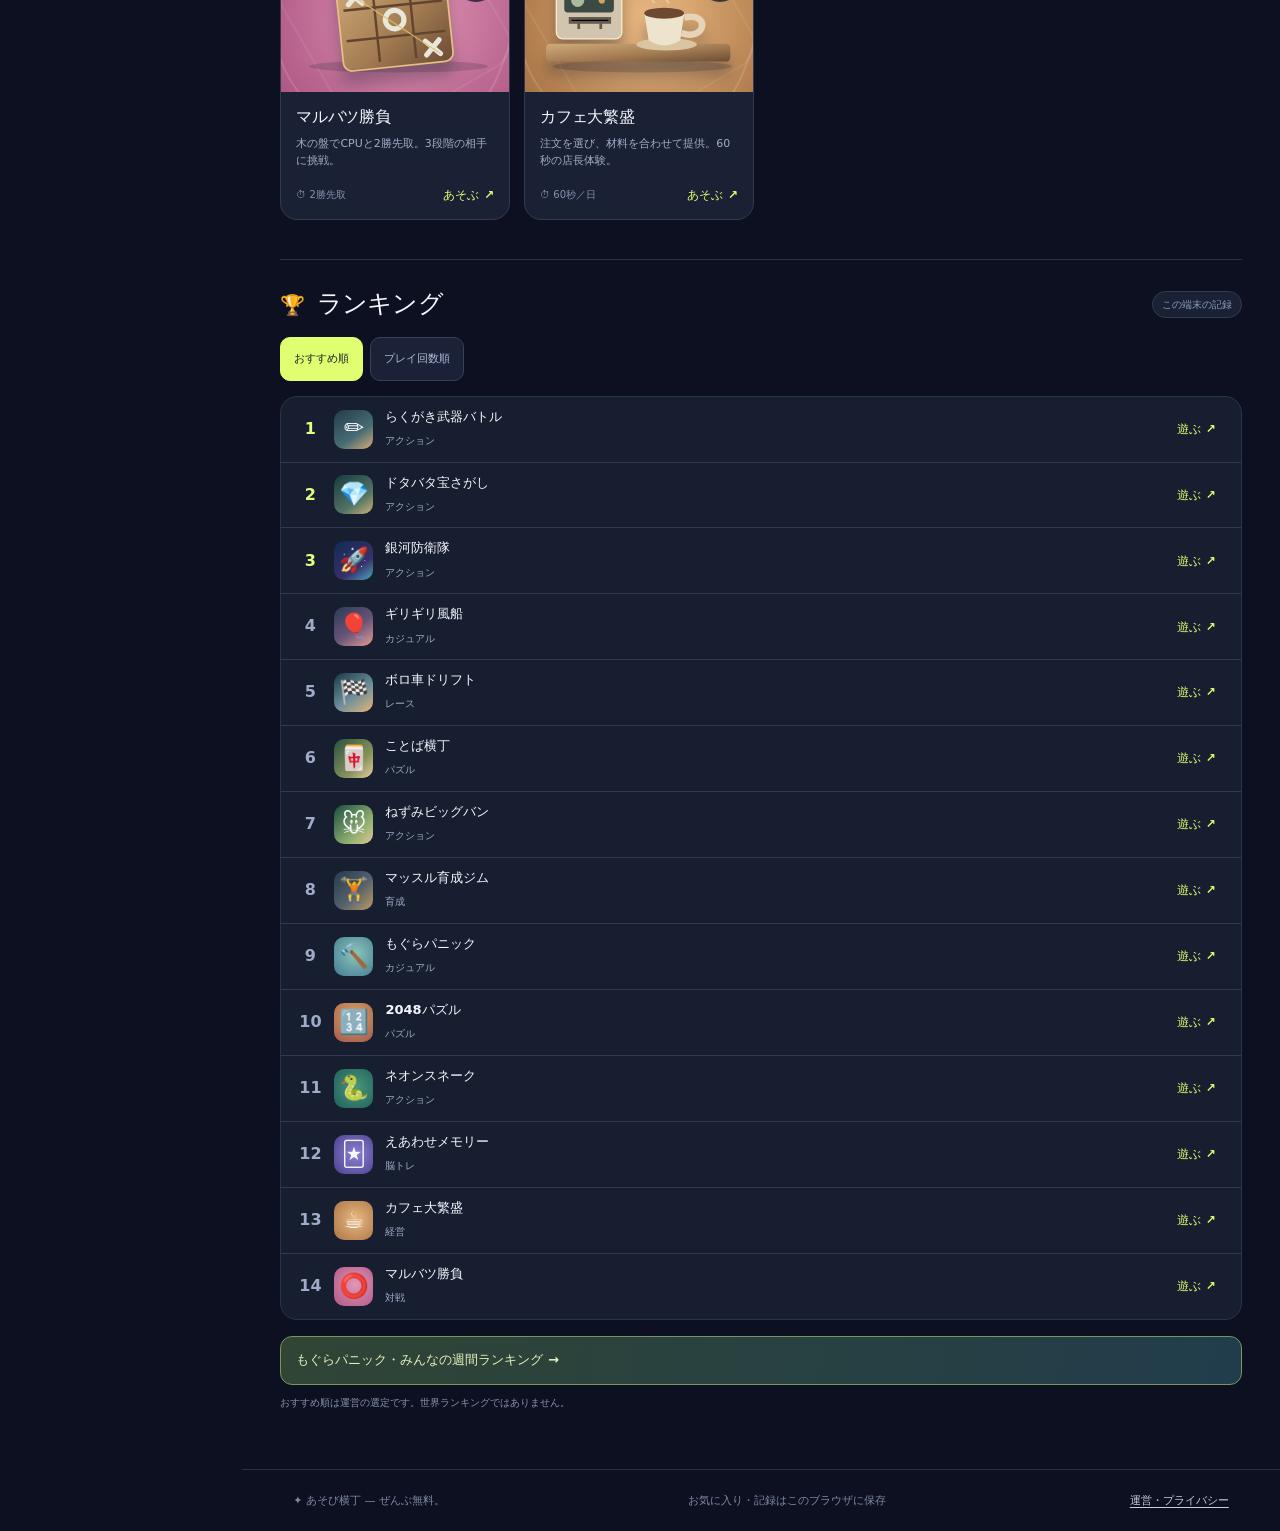
==== commit e88ce424: "Add Doodle Weapon Battle with real ink physics and v12 tests" ====
--- a/index.html
+++ b/index.html
@@ -24,6 +24,7 @@
   <link rel="stylesheet" href="games/balloon-panic.css">
 <link rel="stylesheet" href="games/galaxy-guard.css">
 <link rel="stylesheet" href="games/pixel-treasure.css">
+<link rel="stylesheet" href="games/doodle-arms.css">
 </head>
 <body>
   <div class="app-shell">
--- a/style.css
+++ b/style.css
@@ -171,3 +171,4 @@
 .cover-balloon-panic{background:linear-gradient(145deg,#283b58,#685478 55%,#e49b95)}
 .cover-galaxy-guard{background:linear-gradient(145deg,#102b53,#38306b 65%,#4baabd)}
 .cover-pixel-treasure{background:linear-gradient(145deg,#173b3e,#547365 65%,#cbb476)}
+.cover-doodle-arms{background:linear-gradient(145deg,#233b4a,#486d75 62%,#d9ad72)}
--- a/games/doodle-arms.css
+++ b/games/doodle-arms.css
@@ -0,0 +1,5 @@
+.da-game{--da-ink:#304d56;--da-paper:#f5edda;--da-teal:#467e73;--da-line:#d7cdb7;color:var(--da-ink);background:var(--da-paper);border:1px solid #d9ceb5;border-radius:22px;padding:22px;max-width:840px;margin:auto;font-family:system-ui,'Meiryo',sans-serif;overflow:clip;box-shadow:0 15px 40px #0003}
+.da-game *{box-sizing:border-box;min-width:0}.da-game [hidden]{display:none!important}.da-game button,.da-dialog button{font-family:inherit;font-size:13px;font-weight:700;line-height:1.25;color:var(--da-ink,#304d56);background:#fff8e7;border:1px solid #c8bca3;border-radius:10px;min-height:44px;padding:9px 13px;cursor:pointer;touch-action:manipulation;transition:background .12s,transform .12s}.da-game button:hover,.da-dialog button:hover{background:#e9e4cb}.da-game button:active,.da-game button.is-held{transform:translateY(2px);background:#d5e5d7}.da-game button:disabled{cursor:default;opacity:.48}.da-game button:focus-visible,.da-game input:focus-visible,.da-game canvas:focus-visible,.da-game .da-arena:focus-visible,.da-dialog button:focus-visible{outline:3px solid #db9860;outline-offset:3px}.da-heading{display:flex;justify-content:space-between;align-items:center;gap:12px;margin-bottom:14px}.da-heading small,.da-result>small{font:800 10px/1.4 system-ui,sans-serif;letter-spacing:1.6px;color:#798a7a}.da-heading h2{font-size:21px;line-height:1.4;margin:4px 0 0;letter-spacing:.02em}.da-menu{display:flex;flex-shrink:0;gap:6px}.da-menu button{font-size:11px;padding:8px 10px}.da-records{display:grid;grid-template-columns:repeat(3,minmax(0,1fr));gap:8px;margin-bottom:14px}.da-records>div{background:#e8e4d1;padding:9px 12px;border-radius:10px;display:flex;justify-content:space-between;align-items:center;gap:8px}.da-records small{font-size:10px;font-weight:700;color:#687a70}.da-records strong{font-size:20px;font-variant-numeric:tabular-nums}.da-playframe{scroll-margin-top:84px;border:1px solid var(--da-line);border-radius:16px;background:#fff7e5;overflow:clip}.da-phase{display:flex;align-items:center;gap:12px;padding:12px 16px;background:#34555b;color:#fff4d7;min-height:68px}.da-phase>div:first-child{flex:1}.da-phase small{display:block;font-size:10px;letter-spacing:.4px;opacity:.75}.da-phase strong{display:block;font-size:15px;line-height:1.4}.da-clock{min-width:80px;text-align:right;font-variant-numeric:tabular-nums}.da-clock strong{font-size:23px;color:#f0c376}.da-game #da-pause{flex:0 0 44px;width:44px;min-height:44px;padding:0;background:#446970;color:#fff4d7;border-color:#799189;font-size:20px}.da-workshop{padding:18px}.da-workshop h3{font-size:21px;margin:0 0 5px}.da-draw-hint{font-size:12px;line-height:1.6;margin:0 0 12px;color:#6a7d70}.da-name-row{display:flex;align-items:center;gap:12px;margin-bottom:12px}.da-name-row label{font-size:12px;font-weight:800;flex-shrink:0}.da-name-row input{width:100%;height:44px;border:1px solid #cbbca1;border-radius:9px;background:#fffaf0;color:#304d56;padding:8px 12px;font:700 15px system-ui,sans-serif}.da-drawing-pad{position:relative;max-width:600px;margin:0 auto 12px;border:2px solid #bdad8e;border-radius:12px;overflow:hidden;box-shadow:0 4px 0 #e9dec5}.da-drawing-pad canvas{display:block;width:100%;aspect-ratio:3/2;touch-action:none;cursor:crosshair}.da-art-tools{display:flex;justify-content:space-between;align-items:center;gap:8px;flex-wrap:wrap}.da-colors{display:flex;gap:5px;flex-wrap:wrap}.da-game .da-colors button{width:44px;height:44px;min-height:44px;padding:9px;border-radius:50%;background:#fff7e6}.da-colors button span{display:block;width:24px;height:24px;border-radius:50%;background:var(--ink);border:1px solid #0002}.da-game .da-colors button[aria-pressed=true]{border:3px solid #34555b;padding:7px;box-shadow:0 0 0 2px #fffaf0}.da-pen{display:flex;gap:4px}.da-pen button{width:44px;padding:7px}.da-game .da-pen button[aria-pressed=true]{background:#d6e4d4;border-color:#507e70}.da-history{display:flex;gap:7px;margin:10px 0}.da-history button{flex:1;font-size:12px;padding:7px}.da-game #da-clear{color:#a65744}.da-ink{margin:12px 0}.da-ink label{display:flex;justify-content:space-between;font-size:11px;margin-bottom:5px}.da-game progress{display:block;height:8px;appearance:none;border:0;border-radius:10px;overflow:hidden;background:#e3dcc7;width:100%;color:#5b9e8a}.da-game progress::-webkit-progress-bar{background:#e3dcc7;border-radius:10px}.da-game progress::-webkit-progress-value{background:#5b9e8a;border-radius:10px}.da-game progress::-moz-progress-bar{background:#5b9e8a;border-radius:10px}.da-weapon-stats{display:grid;grid-template-columns:repeat(3,minmax(0,1fr));gap:8px}.da-weapon-stats>div{border:1px solid #d9ccb0;border-radius:10px;background:#eee7d4;padding:8px 10px}.da-weapon-stats small{display:block;font-size:10px;color:#71816c}.da-weapon-stats strong{font-size:21px;font-variant-numeric:tabular-nums}.da-stat-hint{font-size:11px;line-height:1.6;margin:8px 0 14px;color:#6f7868}.da-templates>small{font-size:10px;color:#78846c;display:block;margin-bottom:5px}.da-templates>div{display:grid;grid-template-columns:repeat(4,minmax(0,1fr));gap:6px}.da-templates button{font-size:12px;padding:7px 5px}.da-game .da-primary,.da-dialog .da-primary{display:block;width:100%;margin-top:14px;min-height:50px;background:#e7b963;border-color:#c99b47;color:#354d50;font-size:17px;box-shadow:0 3px 0 #c49b57}.da-game .da-primary:hover,.da-dialog .da-primary:hover{background:#f0c979}.da-fallback{display:block;text-align:center;font-size:10px;color:#7b8270;margin:12px 0 0;line-height:1.5}.da-field{padding:14px}.da-fighter-hud{display:grid;grid-template-columns:1fr 1fr;gap:18px;margin:0 2px 10px}.da-fighter-hud>div{position:relative}.da-fighter-hud small:first-child{font-size:10px;color:#7b8b77}.da-fighter-hud strong{display:block;white-space:nowrap;overflow:hidden;text-overflow:ellipsis;font-size:13px;line-height:1.5;min-height:20px}.da-fighter-hud progress{height:10px;margin:4px 0}.da-fighter-hud small:last-child{display:block;font-size:10px;text-align:right;font-variant-numeric:tabular-nums}.da-enemy-hud{text-align:right}.da-enemy-hud progress::-webkit-progress-value{background:#c88c7c}.da-enemy-hud progress::-moz-progress-bar{background:#c88c7c}.da-arena{position:relative;width:100%;aspect-ratio:7/4;background:#eee5d1;border:2px solid #b4b49c;border-radius:12px;overflow:hidden;touch-action:none;isolation:isolate}.da-arena canvas{display:block;width:100%;height:100%}.da-countdown,.da-round-result{position:absolute;inset:0;display:flex;align-items:center;justify-content:center;text-align:center;pointer-events:none;background:#fff4dc55;text-shadow:0 3px 0 #fff8e8;color:#34545d;font-weight:900;z-index:1}.da-countdown{font-size:clamp(45px,9vw,92px)}.da-round-result{font-size:clamp(18px,4vw,30px);padding:20px;background:#fff4dcbb}.da-battle-meta{display:flex;align-items:center;justify-content:space-between;gap:12px;margin:10px 2px}.da-battle-meta label{display:flex;align-items:center;gap:8px;font-size:10px;flex:1;max-width:260px}.da-battle-meta progress{height:6px;flex:1}.da-battle-meta progress::-webkit-progress-value{background:#dcad5c}.da-battle-meta>span{font-size:12px;font-weight:800;font-variant-numeric:tabular-nums}.da-controls{display:grid;grid-template-columns:102px 1fr 1fr;gap:8px}.da-directions{display:flex;gap:6px;align-items:stretch}.da-directions button{width:48px;font-size:16px;touch-action:none}.da-controls>button{min-height:68px;border-width:2px}.da-controls strong{display:block;font-size:19px}.da-controls small{display:block;font-size:10px;margin-top:4px;min-height:13px;font-variant-numeric:tabular-nums}.da-game .da-attack{background:#e6b36a;border-color:#bb9454;box-shadow:0 3px 0 #cda76b}.da-game .da-dodge{background:#cee1d4;border-color:#8baa99;box-shadow:0 3px 0 #b3cabc}.da-controls .is-waiting{filter:saturate(.6)}.da-auto{font-size:10px;color:#7b8571;margin:10px 0 0;text-align:center;line-height:1.5}.da-result{padding:24px;text-align:center}.da-result h3{font-size:23px;line-height:1.45;margin:10px 0}.da-final-score strong{display:block;font-size:58px;line-height:1.2;color:#397364;font-variant-numeric:tabular-nums}.da-final-score span{font-size:11px;color:#7c886f}.da-result #da-victories{margin:10px 0;font-size:17px;font-weight:800}.da-result-art{max-width:360px;margin:14px auto;background:#eee7d3;border:1px solid #d4c5a7;border-radius:14px;padding:8px 14px 14px}.da-result-art canvas{display:block;width:100%;aspect-ratio:3/2}.da-result-art small{display:block;color:#829077;font-size:10px}.da-result-art strong{display:block;margin-top:4px;overflow-wrap:anywhere;font-size:17px}.da-result-list{display:grid;grid-template-columns:repeat(3,minmax(0,1fr));gap:8px;margin:18px 0}.da-result-list>div{display:flex;flex-direction:column;gap:6px;background:#ede5d3;padding:12px 8px;border-radius:10px;border-bottom:3px solid #cfa28c}.da-result-list>div.is-win{border-color:#70a28a}.da-result-list small{font-size:10px;color:#71816c}.da-result-list span{font-size:11px;overflow:hidden;text-overflow:ellipsis;white-space:nowrap}.da-result-list strong{font-size:20px}.da-game .da-export{width:100%;margin-top:10px;min-height:48px;background:#e0e8d8}.da-notice{border-radius:10px;background:#e8d8aa;padding:12px 14px;color:#70583e;font-size:12px;line-height:1.6}.da-help{margin-top:18px;border-top:1px solid #d7ceb7;padding-top:12px;font-size:12px}.da-help summary{cursor:pointer;font-weight:800;min-height:32px;line-height:1.8}.da-help p{line-height:1.9;color:#6b796b}.da-keys{font-size:10px;line-height:1.7;color:#83917a}.da-save{font-size:10px;line-height:1.6;color:#85927e;margin-bottom:0}.da-dialog{color:#304d56;background:#fff6e0;border:2px solid #bba98b;border-radius:18px;padding:26px;max-width:440px;width:calc(100vw - 32px);box-shadow:0 15px 100px #0008}.da-dialog::backdrop{background:#17252ad9}.da-dialog h2{font-size:22px;margin:0 0 14px;line-height:1.5}.da-dialog p{font-size:13px;line-height:1.8}.da-dialog-actions{display:flex;gap:10px;margin-top:20px}.da-dialog-actions button{flex:1}.da-dialog #da-reset-confirm{background:#f0d1b0;color:#8c4b3d}
+@media(max-width:600px){.da-game{padding:12px;border-radius:16px}.da-heading{gap:8px;align-items:flex-start;margin-bottom:10px}.da-heading h2{font-size:16px;line-height:1.5;margin-top:3px}.da-heading small{font-size:8px;letter-spacing:.9px}.da-menu{gap:4px}.da-menu button{padding:7px;font-size:10px;max-width:72px}.da-records{gap:5px;margin-bottom:10px}.da-records>div{display:block;padding:7px 10px}.da-records strong{display:block;font-size:20px;margin-top:2px}.da-records small{font-size:9px}.da-playframe{scroll-margin-top:116px;border-radius:12px}.da-phase{padding:8px 10px;gap:7px;min-height:62px}.da-phase strong{font-size:13px}.da-clock{min-width:62px}.da-clock strong{font-size:20px}.da-workshop{padding:12px}.da-workshop h3{font-size:18px}.da-draw-hint{font-size:11px}.da-name-row{display:block}.da-name-row label{display:block;margin-bottom:4px;font-size:10px}.da-art-tools{justify-content:center;gap:8px}.da-colors{justify-content:center;gap:4px}.da-history button{font-size:11px;padding:7px 4px}.da-templates button{font-size:10px;padding:8px 3px}.da-weapon-stats{gap:5px}.da-weapon-stats>div{padding:8px}.da-weapon-stats strong{font-size:18px}.da-field{padding:10px}.da-fighter-hud{gap:10px;margin-bottom:7px}.da-fighter-hud strong{font-size:11px;min-height:17px}.da-fighter-hud small{font-size:9px!important}.da-arena{border-radius:8px}.da-controls{grid-template-columns:90px 1fr 1fr;gap:5px}.da-directions{gap:3px}.da-directions button{width:44px;padding:4px}.da-controls>button{min-height:67px;padding:7px 4px}.da-controls strong{font-size:17px}.da-controls small{font-size:9px}.da-battle-meta{margin:8px 0}.da-battle-meta label{max-width:180px;font-size:9px}.da-battle-meta>span{font-size:10px}.da-auto{font-size:9px}.da-result{padding:18px 12px}.da-result h3{font-size:19px}.da-result-list{gap:5px}.da-result-list>div{padding:10px 6px}.da-result-list small{font-size:9px}.da-result-list span{font-size:10px}.da-final-score strong{font-size:50px}.da-keys{display:none}.da-help{margin-top:12px}}
+@media(max-height:520px) and (min-width:601px){.da-game{padding:12px}.da-heading h2{font-size:17px}.da-records{margin-bottom:9px}.da-playframe{scroll-margin-top:88px}.da-playframe.is-battle{display:grid;grid-template-columns:minmax(0,1fr) 232px;gap:8px;padding:8px}.da-playframe.is-battle .da-field:not([hidden]){display:contents}.da-playframe.is-battle .da-phase{grid-column:2;grid-row:1;min-height:48px;padding:4px 6px;border-radius:8px;gap:5px}.da-playframe.is-battle .da-phase strong{font-size:12px}.da-playframe.is-battle .da-phase small{font-size:8px}.da-playframe.is-battle .da-clock{min-width:42px}.da-playframe.is-battle .da-clock strong{font-size:18px}.da-playframe.is-battle .da-fighter-hud{grid-column:2;grid-row:2;gap:8px;margin:0 3px}.da-playframe.is-battle .da-fighter-hud strong{font-size:10px;min-height:14px}.da-playframe.is-battle .da-fighter-hud small{font-size:8px}.da-playframe.is-battle .da-fighter-hud progress{height:6px;margin:2px 0}.da-playframe.is-battle .da-arena{grid-column:1;grid-row:1/span 5;width:min(100%,calc(175svh - 224px));align-self:center;justify-self:center}.da-playframe.is-battle .da-battle-meta{grid-column:2;grid-row:3;margin:0 3px;gap:7px}.da-playframe.is-battle .da-battle-meta label{font-size:8px}.da-playframe.is-battle .da-battle-meta>span{font-size:9px}.da-playframe.is-battle .da-controls{grid-column:2;grid-row:4;grid-template-columns:90px 1fr 1fr;gap:4px}.da-playframe.is-battle .da-directions{gap:2px}.da-playframe.is-battle .da-directions button{width:44px;padding:3px;font-size:14px}.da-playframe.is-battle .da-controls>button{padding:5px 2px;min-height:57px}.da-playframe.is-battle .da-controls strong{font-size:13px}.da-playframe.is-battle .da-controls small{font-size:8px}.da-playframe.is-battle .da-auto{grid-column:2;grid-row:5;margin:0 3px 2px;font-size:8px;line-height:1.4}.da-workshop{padding:12px}.da-drawing-pad{max-width:420px}}
+@media(prefers-reduced-motion:reduce){.da-game button{transition:none}.da-game button:active{transform:none}}
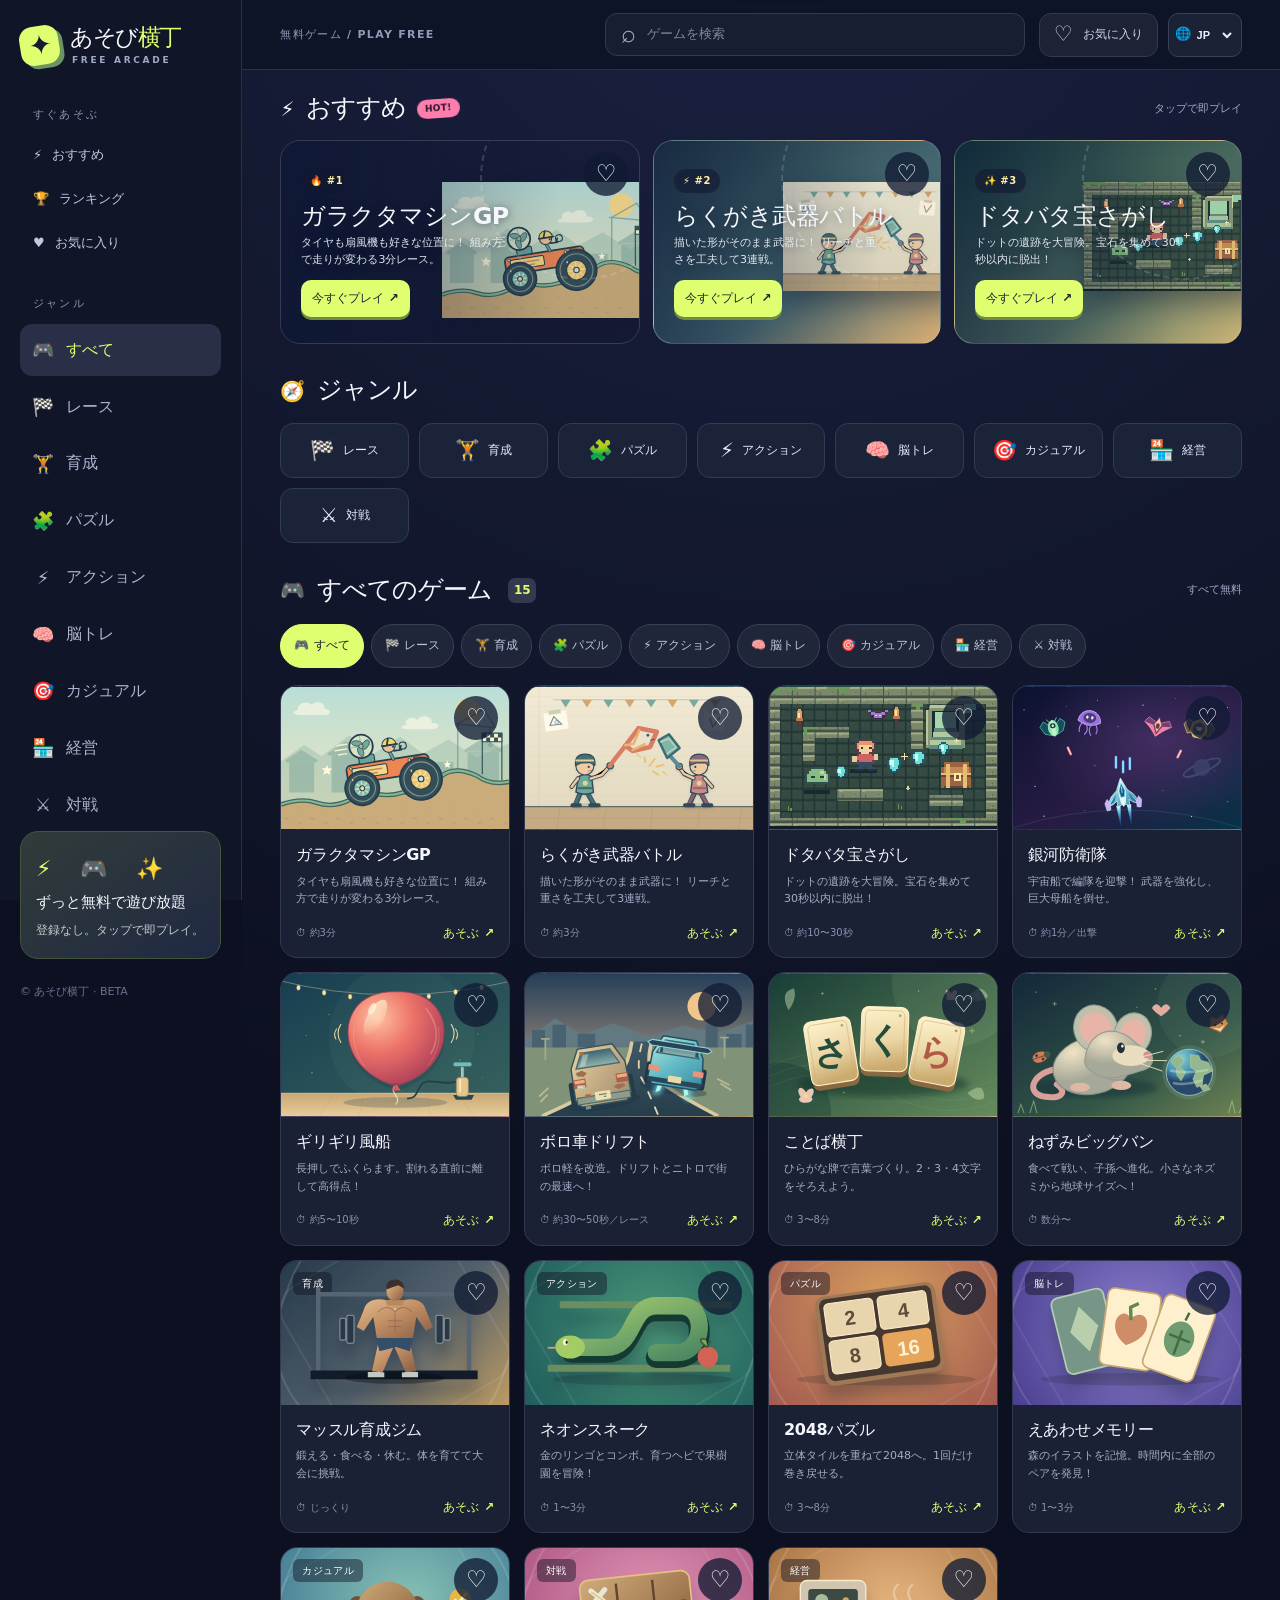
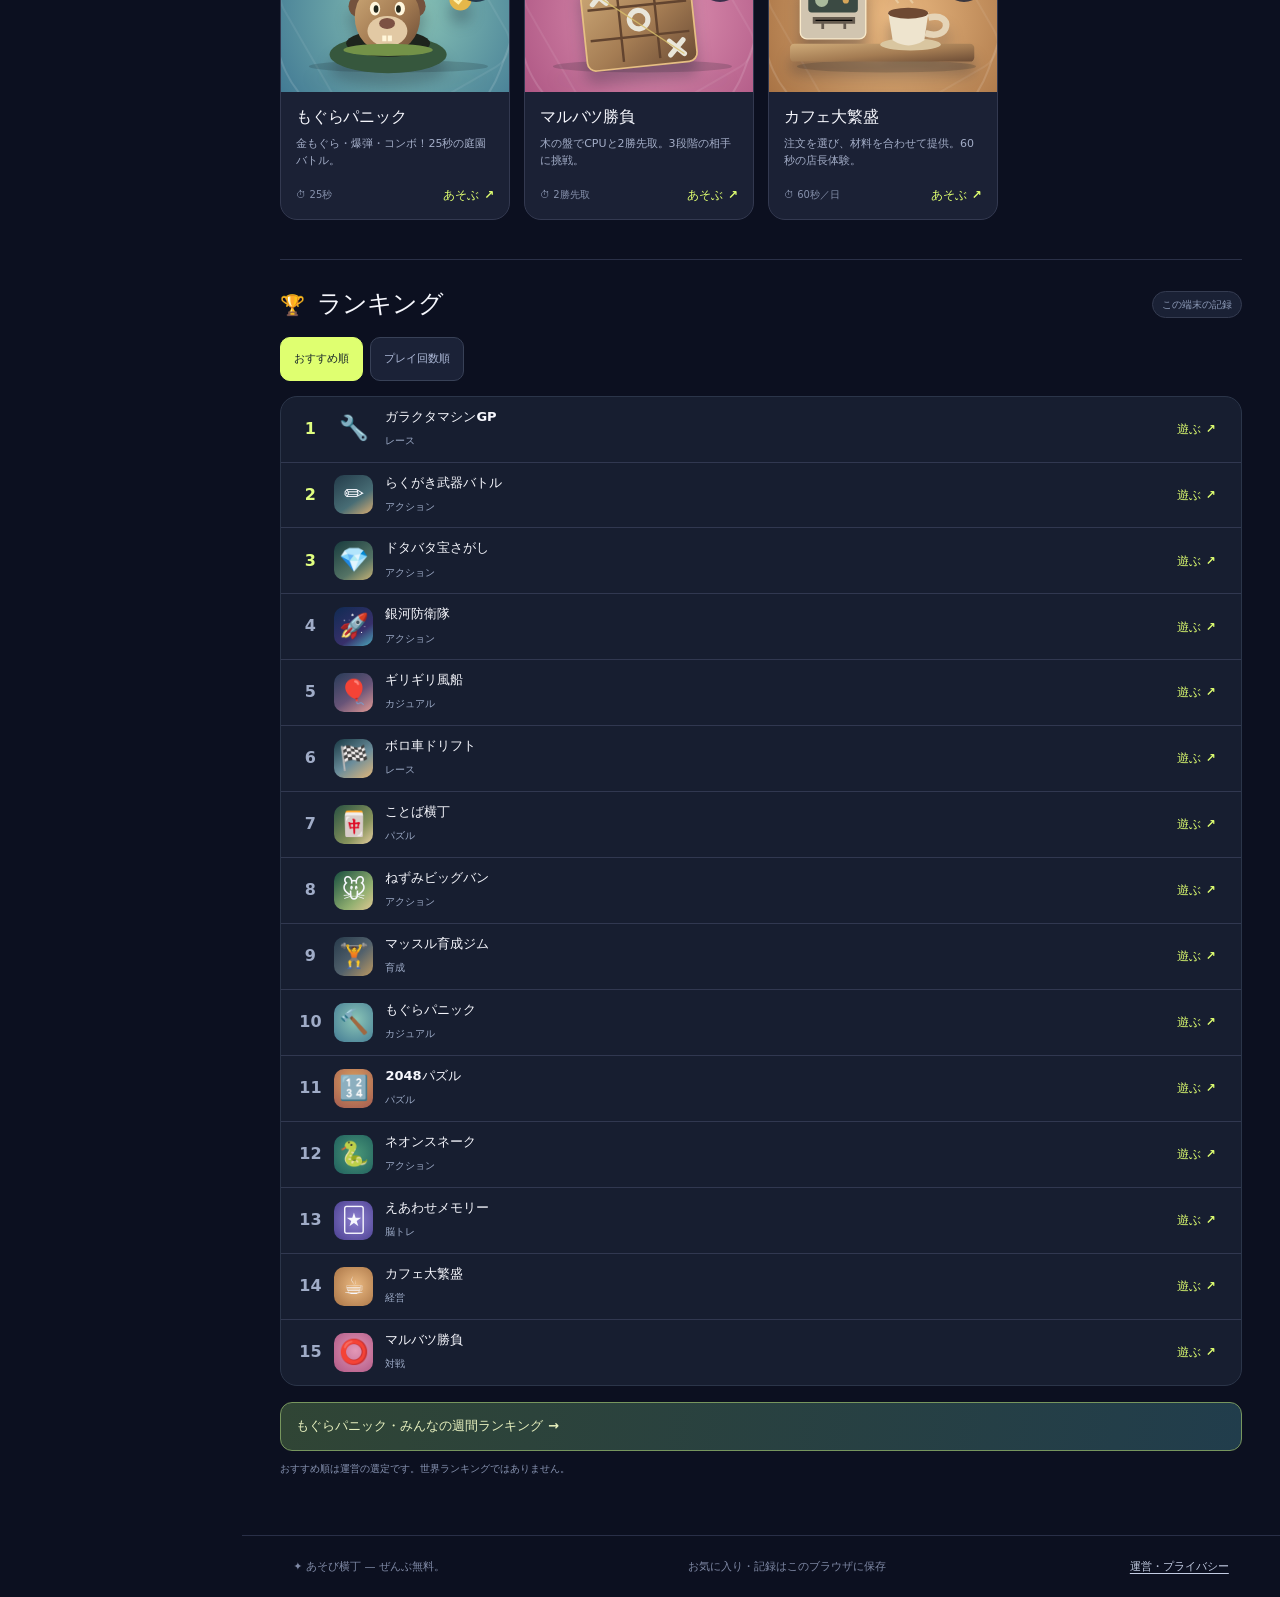
==== commit 5b442d31: "Add Junk Machine GP with real assembly physics and v13 tests" ====
--- a/index.html
+++ b/index.html
@@ -25,6 +25,7 @@
 <link rel="stylesheet" href="games/galaxy-guard.css">
 <link rel="stylesheet" href="games/pixel-treasure.css">
 <link rel="stylesheet" href="games/doodle-arms.css">
+<link rel="stylesheet" href="games/junk-gp.css">
 </head>
 <body>
   <div class="app-shell">
--- a/games/junk-gp.css
+++ b/games/junk-gp.css
@@ -0,0 +1,6 @@
+.jg-game{--jg-ink:#244a4a;--jg-paper:#f4eedb;--jg-teal:#257c79;--jg-line:#c2c7af;color:var(--jg-ink);background:var(--jg-paper);padding:18px;border:1px solid #c4c6ad;border-radius:20px;box-shadow:0 9px 0 #182a3266;font-family:system-ui,-apple-system,sans-serif}.jg-game *{box-sizing:border-box}.jg-game [hidden],.jg-dialog[hidden]{display:none!important}.jg-game button,.jg-dialog button{font:inherit;font-weight:750;font-size:12px;cursor:pointer;min-height:42px;border:1px solid var(--jg-line,#bac4ac);border-radius:9px;background:#fff9e8;color:#2c514e;padding:8px 12px;touch-action:manipulation}.jg-game button:hover{background:#fffdf4}.jg-game button:focus-visible,.jg-dialog button:focus-visible,.jg-game canvas:focus-visible,.jg-game input:focus-visible{outline:3px solid #ea854c;outline-offset:3px}.jg-game button:disabled{opacity:.42;cursor:default}.jg-game button:active,.jg-game button.is-held{transform:translateY(2px);filter:brightness(.94)}.jg-game button[aria-pressed=true]{border:2px solid #237b76;background:#d9e6d1}.jg-heading{display:flex;align-items:center;justify-content:space-between;gap:12px;margin-bottom:12px}.jg-heading small,.jg-result>small{font-size:9px;letter-spacing:1.8px;font-weight:900;color:#78917b}.jg-heading h2{font-size:21px;margin:6px 0;line-height:1.5}.jg-menu{display:flex;gap:6px;flex-shrink:0}.jg-menu button{font-size:10px;min-height:40px;padding:7px}.jg-records{display:flex;gap:8px;margin-bottom:12px}.jg-records>div{display:flex;align-items:center;gap:14px;background:#e5e6d2;border:1px solid #d2d4bb;padding:7px 12px;border-radius:10px;flex:1}.jg-records small{font-size:10px;color:#75866e}.jg-records strong{font-size:19px;font-variant-numeric:tabular-nums}.jg-playframe{border:1px solid #bdc4ab;border-radius:13px;background:#fff9e8;overflow:hidden;scroll-margin-top:95px}.jg-phase{display:flex;gap:12px;align-items:center;background:#244e4c;color:#fff5d8;padding:10px 12px;min-height:64px}.jg-phase-copy{flex:1;min-width:0}.jg-phase-copy>small{display:block;font-size:9px;color:#a5c2a8}.jg-phase-copy>strong{display:block;font-size:15px;line-height:1.5}.jg-clock{font-size:24px;font-weight:900;min-width:58px;text-align:center;font-variant-numeric:tabular-nums}.jg-phase #jg-pause{min-width:42px;font-size:18px;background:#436b5e;color:#fff2ce;border-color:#6e8b72}.jg-workshop{padding:14px}.jg-buildbar{display:flex;align-items:end;gap:12px;margin-bottom:10px}.jg-name-row{flex:1;min-width:0}.jg-name-row label{display:block;font-size:10px;color:#778975;margin-bottom:4px}.jg-name-row input{min-height:42px;width:100%;max-width:100%;font:inherit;font-size:14px;font-weight:750;color:#315751;background:#fbf9ec;border:1px solid #c7cdb5;border-radius:8px;padding:8px 10px}.jg-game .jg-primary,.jg-dialog .jg-primary{min-height:46px;background:#efb849;border:2px solid #b88c37;box-shadow:0 3px 0 #b18c45;color:#324c45;font-size:14px;padding:9px 15px}.jg-game .jg-primary:hover{background:#f5c866}.jg-hint{font-size:11px;line-height:1.6;margin:8px 0;color:#6e8374}.jg-editor-wrap{border:2px solid #aebc9d;border-radius:10px;overflow:hidden;max-width:600px;margin:0 auto;background:#f4eedb}.jg-editor-wrap canvas{display:block;width:100%;aspect-ratio:12/7;touch-action:none;user-select:none;cursor:grab}.jg-editor-wrap canvas:active{cursor:grabbing}.jg-palette{display:grid;grid-template-columns:repeat(5,minmax(0,1fr));gap:6px;margin-top:10px}.jg-palette button{display:flex;flex-direction:column;align-items:center;justify-content:center;padding:6px 3px;min-height:67px;font-size:11px;line-height:1.3}.jg-part-icon{font-size:25px;line-height:1.2;margin-bottom:3px}.jg-part-description{font-size:10px;min-height:16px;margin:6px 0;color:#657d70}.jg-selection{display:flex;align-items:center;gap:10px;margin:6px 0}.jg-selection>span{flex:1;min-width:0;font-size:11px}.jg-selection button{padding:7px 10px;font-size:11px}.jg-actions{display:flex;gap:6px;margin-top:6px;flex-wrap:wrap}.jg-actions button{min-width:42px;padding:6px 9px}.jg-actions .jg-history{margin-left:auto;display:flex;gap:5px}.jg-machine-parts{display:flex;gap:5px;flex-wrap:wrap;margin:7px 0}.jg-machine-parts button{font-size:10px;min-height:30px;padding:4px 8px}.jg-colors{display:flex;gap:7px;align-items:center}.jg-colors button{width:32px;min-height:32px;border-radius:50%;padding:5px;background:var(--swatch);border:3px solid #fff8e6;box-shadow:0 0 0 1px #bbbea5}.jg-colors button:hover{background:var(--swatch)}.jg-colors button[aria-pressed=true]{background:var(--swatch);border:3px solid #fff8e6;box-shadow:0 0 0 2px #22695d}.jg-stats{display:flex;align-items:center;flex-wrap:wrap;gap:7px 18px;padding:9px 11px;background:#e9ecd9;border-radius:8px;margin:10px 0;font-size:10px}.jg-stats strong{font-size:15px;margin-left:5px}.jg-templates{display:grid;grid-template-columns:repeat(4,minmax(0,1fr));gap:6px}.jg-templates button{font-size:11px;padding:7px 4px}.jg-no-wheel,.jg-notice{background:#f1d6a6;color:#78562c;font-size:11px;padding:9px 11px;border-radius:8px;line-height:1.6}.jg-editor-keys{font-size:9px;line-height:1.6;color:#879078;margin:8px 0 0}.jg-field{padding:12px}.jg-race-hud{display:flex;justify-content:space-between;gap:10px;padding:0 3px 9px}.jg-race-hud>div{display:flex;align-items:baseline;gap:7px}.jg-race-hud small{font-size:10px;color:#7b8d75}.jg-race-hud strong{font-size:25px;font-variant-numeric:tabular-nums;color:#2d6f64}.jg-arena{position:relative;aspect-ratio:16/9;max-height:440px;border:2px solid #a1b8a1;border-radius:10px;overflow:hidden;background:#b7dad2;touch-action:none}.jg-arena canvas{display:block;width:100%;height:100%}.jg-countdown{position:absolute;inset:0;display:flex;align-items:center;justify-content:center;font-size:70px;font-weight:950;color:#fff9e6;text-shadow:0 4px 0 #36796b;background:#315e6a33;pointer-events:none}.jg-controls{display:grid;grid-template-columns:1fr 78px 1.25fr;gap:9px;margin-top:10px}.jg-controls button{min-height:67px;touch-action:none;user-select:none;-webkit-user-select:none;font-size:17px;border-width:2px}.jg-controls #jg-gas{background:#eeb44c;border-color:#b28d45;box-shadow:0 3px 0 #c59c4f}.jg-controls #jg-brake{background:#cddfd2;border-color:#96b29b;box-shadow:0 3px 0 #afc2a9}.jg-controls #jg-recover{font-size:12px;background:#efddc6;border-color:#cbb493}.jg-controls small{display:block;font-size:9px;margin-top:4px}.jg-drive-hint{font-size:11px;line-height:1.5;margin:10px 0 4px;text-align:center;color:#718770}.jg-penalty{font-size:9px;text-align:center;color:#9a886a;margin:0}.jg-result{padding:20px;text-align:center}.jg-result h3{font-size:23px;margin:10px 0}.jg-final-score{font-size:54px;font-weight:900;color:#26776a;margin:12px 0}.jg-result canvas{display:block;max-width:440px;width:100%;aspect-ratio:12/7;margin:12px auto;background:#eef1dc;border-radius:12px;border:1px solid #c6cdb5}.jg-result-name{display:block;font-size:21px;overflow-wrap:anywhere}.jg-result-list{display:grid;grid-template-columns:1fr 1fr;gap:10px;margin:16px 0}.jg-result-list>div{border-radius:9px;background:#e6e9d4;padding:12px;font-size:12px}.jg-result-list strong{display:block;font-size:23px;margin-top:6px}.jg-result .jg-primary,.jg-export{display:block;width:100%;margin-top:12px}.jg-result .jg-export{min-height:46px;background:#dbe6d6}.jg-help{font-size:12px;line-height:1.85;margin-top:15px;border-top:1px solid #c8ceb9;padding-top:10px}.jg-help summary{cursor:pointer;font-weight:800;min-height:32px}.jg-help p{color:#728773}.jg-keys,.jg-save{font-size:10px;line-height:1.7;color:#7d917c;margin:10px 0 0}.jg-dialog{border:2px solid #aebc9e;border-radius:17px;color:#315650;background:#fff7e2;width:calc(100vw - 32px);max-width:430px;padding:25px;box-shadow:0 18px 90px #0008}.jg-dialog::backdrop{background:#183a3bd9}.jg-dialog h2{font-size:21px;margin:0 0 14px}.jg-dialog p{font-size:13px;line-height:1.8}.jg-dialog .jg-primary{width:100%;margin-top:14px}.jg-dialog-actions{display:flex;gap:10px;margin-top:18px}.jg-dialog-actions button{flex:1}.jg-dialog #jg-reset-confirm{background:#eed1ad;color:#88583b}
+@media(max-width:600px){.jg-game{padding:10px;border-radius:15px}.jg-heading{gap:8px;margin-bottom:8px;align-items:flex-start}.jg-heading small{font-size:8px;letter-spacing:.8px}.jg-heading h2{font-size:15px;margin:4px 0}.jg-menu{gap:4px}.jg-menu button{max-width:68px;font-size:9px;padding:6px}.jg-records{gap:6px;margin-bottom:9px}.jg-records>div{padding:6px 9px;gap:7px;justify-content:space-between}.jg-records small{font-size:9px}.jg-records strong{font-size:17px}.jg-playframe{scroll-margin-top:112px}.jg-phase{padding:8px 9px;min-height:61px;gap:7px}.jg-phase-copy strong{font-size:12px}.jg-clock{font-size:23px;min-width:48px}.jg-workshop{padding:10px}.jg-buildbar{gap:8px;align-items:stretch}.jg-name-row label{font-size:9px}.jg-name-row input{font-size:12px;min-height:40px;padding:7px}.jg-buildbar .jg-primary{font-size:11px;max-width:119px;line-height:1.4;padding:6px;align-self:end;min-height:42px}.jg-hint{font-size:10px}.jg-palette{gap:4px}.jg-palette button{font-size:9px;min-height:62px}.jg-part-icon{font-size:23px}.jg-selection{gap:5px}.jg-selection>span{font-size:10px}.jg-selection button{padding:6px;font-size:10px}.jg-actions{gap:4px}.jg-actions button{padding:6px}.jg-actions .jg-history{gap:4px}.jg-colors{gap:6px}.jg-colors button{width:29px;min-height:29px}.jg-stats{gap:5px 10px;padding:8px}.jg-stats strong{font-size:13px}.jg-templates{gap:4px}.jg-templates button{font-size:10px}.jg-field{padding:9px}.jg-race-hud strong{font-size:22px}.jg-race-hud small{font-size:9px}.jg-controls{gap:6px;grid-template-columns:1fr 65px 1.2fr}.jg-controls button{font-size:15px;min-height:66px;padding:6px}.jg-controls #jg-recover{font-size:11px}.jg-drive-hint{font-size:10px}.jg-penalty{font-size:8px}.jg-result{padding:15px 10px}.jg-result h3{font-size:18px}.jg-result-name{font-size:18px}.jg-final-score{font-size:44px}.jg-result-list>div{font-size:10px;padding:10px 6px}.jg-result-list strong{font-size:20px}.jg-keys{display:none}.jg-save{font-size:9px}}
+@media(max-height:520px) and (min-width:601px){.jg-playframe{scroll-margin-top:86px}.jg-playframe.is-racing{display:grid;grid-template-columns:minmax(0,1fr) 210px;gap:8px;padding:8px}.jg-playframe.is-racing .jg-field:not([hidden]){display:contents}.jg-playframe.is-racing .jg-phase{grid-column:2;grid-row:1;min-height:48px;padding:4px 6px;border-radius:8px}.jg-playframe.is-racing .jg-phase-copy strong{font-size:11px}.jg-playframe.is-racing .jg-phase-copy small{font-size:8px}.jg-playframe.is-racing .jg-clock{font-size:20px;min-width:38px}.jg-playframe.is-racing .jg-race-hud{grid-column:2;grid-row:2;display:block;padding:0 6px}.jg-playframe.is-racing .jg-race-hud>div{justify-content:space-between}.jg-playframe.is-racing .jg-race-hud strong{font-size:20px}.jg-playframe.is-racing .jg-arena{grid-column:1;grid-row:1 / span 5;align-self:center;width:min(100%,calc(175svh - 180px));justify-self:center;aspect-ratio:16/9}.jg-playframe.is-racing .jg-controls{grid-column:2;grid-row:3;grid-template-columns:1fr 60px 1.2fr;gap:4px;margin:0}.jg-playframe.is-racing .jg-controls button{min-height:56px;font-size:12px;padding:4px}.jg-playframe.is-racing .jg-controls small{font-size:8px}.jg-playframe.is-racing .jg-drive-hint{grid-column:2;grid-row:4;font-size:9px;margin:0;line-height:1.3}.jg-playframe.is-racing .jg-penalty{grid-column:2;grid-row:5;font-size:8px;line-height:1.3}.jg-workshop{padding:10px}.jg-editor-wrap{max-width:430px}}
+@media(prefers-reduced-motion:reduce){.jg-game button:active,.jg-game button.is-held{transform:none}}
+
+.jg-palette .jg-part-icon{display:block;width:40px;height:32px;margin-bottom:3px}
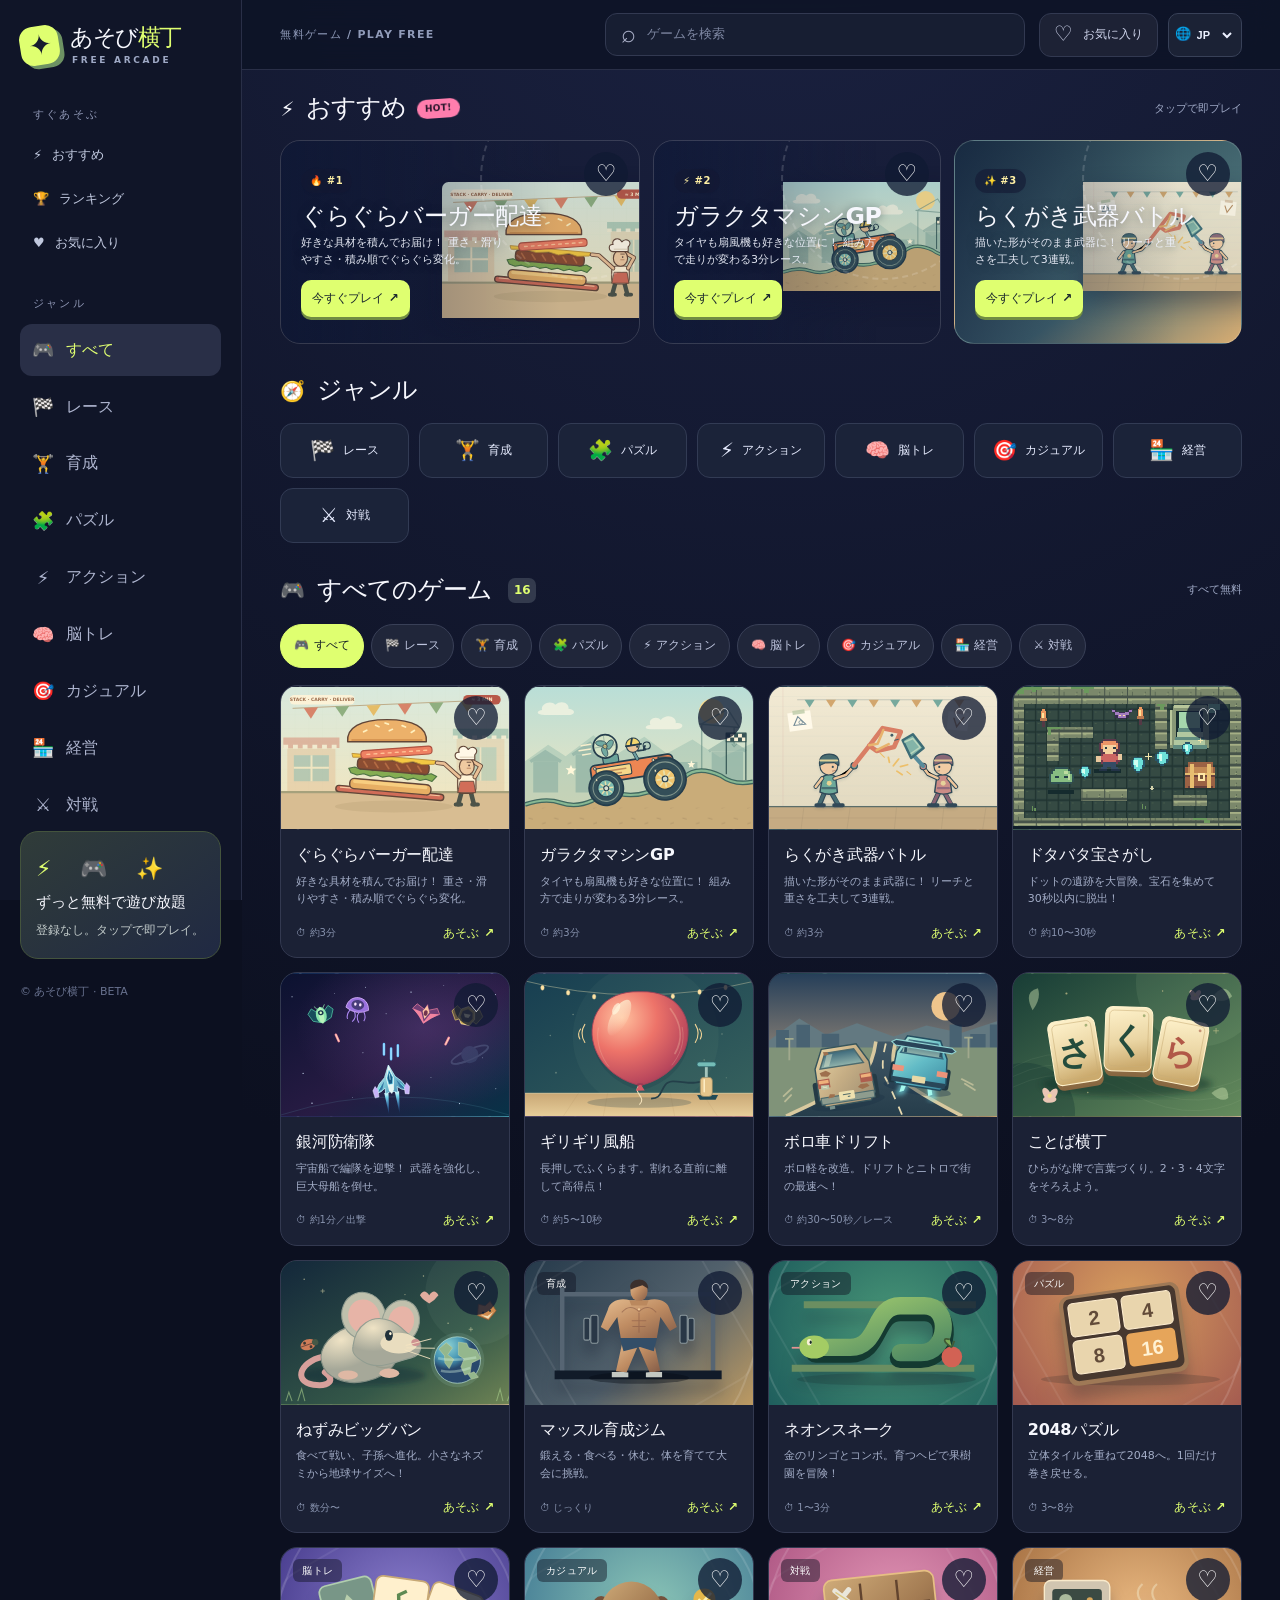
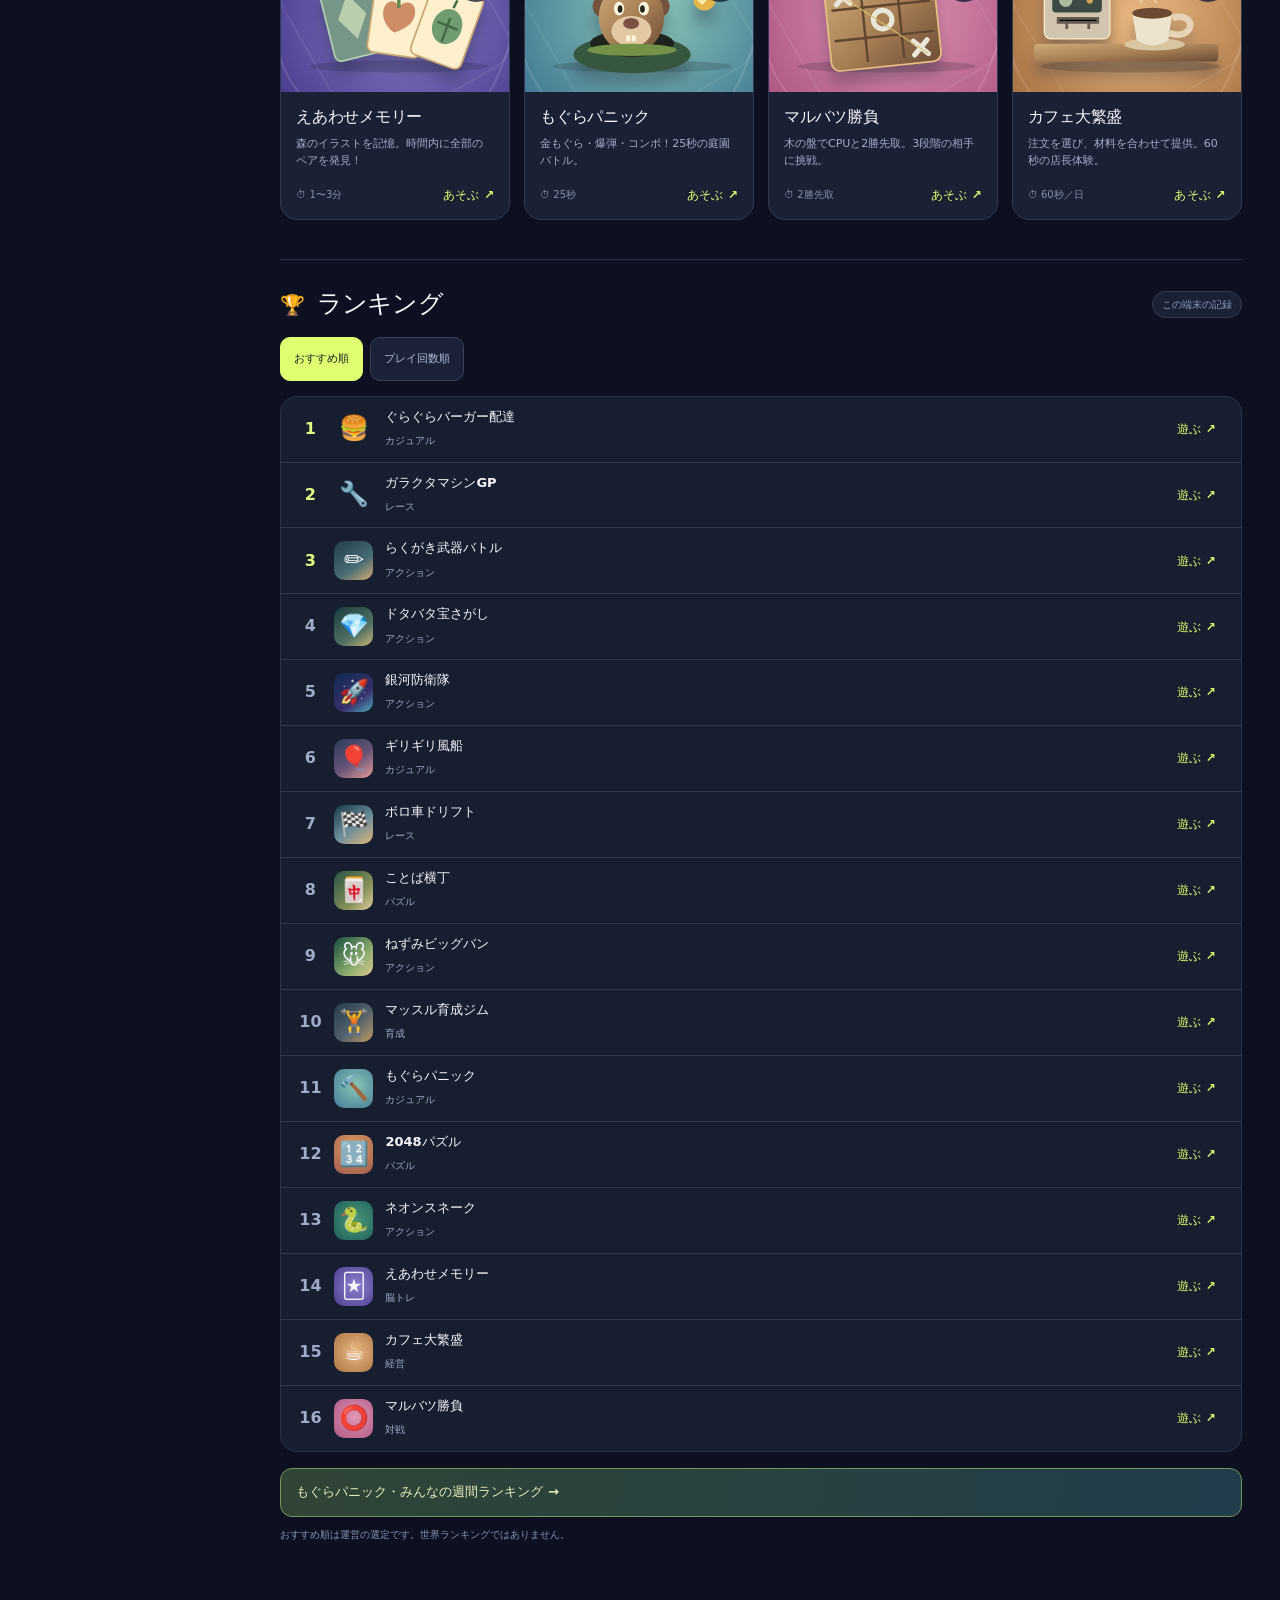
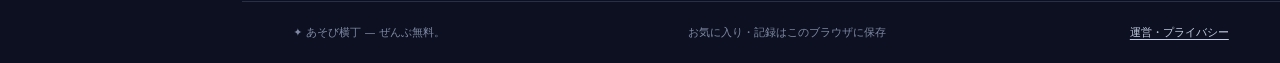
==== commit 1df23264: "Add Wobbly Burger delivery with real stack physics and responsive controls" ====
--- a/index.html
+++ b/index.html
@@ -26,6 +26,7 @@
 <link rel="stylesheet" href="games/pixel-treasure.css">
 <link rel="stylesheet" href="games/doodle-arms.css">
 <link rel="stylesheet" href="games/junk-gp.css">
+<link rel="stylesheet" href="games/burger-balance.css">
 </head>
 <body>
   <div class="app-shell">
--- a/games/burger-balance.css
+++ b/games/burger-balance.css
@@ -0,0 +1,12 @@
+.bg-game{--bg-ink:#57382f;--bg-paper:#fff1da;--bg-teal:#b95749;--bg-line:#c2c7af;color:var(--bg-ink);background:var(--bg-paper);padding:18px;border:1px solid #c4c6ad;border-radius:20px;box-shadow:0 9px 0 #182a3266;font-family:system-ui,-apple-system,sans-serif}.bg-game *{box-sizing:border-box}.bg-game [hidden],.bg-dialog[hidden]{display:none!important}.bg-game button,.bg-dialog button{font:inherit;font-weight:750;font-size:12px;cursor:pointer;min-height:42px;border:1px solid var(--bg-line,#bac4ac);border-radius:9px;background:#fff9e8;color:#2c514e;padding:8px 12px;touch-action:manipulation}.bg-game button:hover{background:#fffdf4}.bg-game button:focus-visible,.bg-dialog button:focus-visible,.bg-game canvas:focus-visible,.bg-game input:focus-visible{outline:3px solid #ea854c;outline-offset:3px}.bg-game button:disabled{opacity:.42;cursor:default}.bg-game button:active,.bg-game button.is-held{transform:translateY(2px);filter:brightness(.94)}.bg-game button[aria-pressed=true]{border:2px solid #b95749;background:#d9e6d1}.bg-heading{display:flex;align-items:center;justify-content:space-between;gap:12px;margin-bottom:12px}.bg-heading small,.bg-result>small{font-size:9px;letter-spacing:1.8px;font-weight:900;color:#78917b}.bg-heading h2{font-size:21px;margin:6px 0;line-height:1.5}.bg-menu{display:flex;gap:6px;flex-shrink:0}.bg-menu button{font-size:10px;min-height:40px;padding:7px}.bg-records{display:flex;gap:8px;margin-bottom:12px}.bg-records>div{display:flex;align-items:center;gap:14px;background:#e5e6d2;border:1px solid #d2d4bb;padding:7px 12px;border-radius:10px;flex:1}.bg-records small{font-size:10px;color:#75866e}.bg-records strong{font-size:19px;font-variant-numeric:tabular-nums}.bg-playframe{border:1px solid #bdc4ab;border-radius:13px;background:#fff9e8;overflow:hidden;scroll-margin-top:95px}.bg-phase{display:flex;gap:12px;align-items:center;background:#a84f43;color:#fff5d8;padding:10px 12px;min-height:64px}.bg-phase-copy{flex:1;min-width:0}.bg-phase-copy>small{display:block;font-size:9px;color:#a5c2a8}.bg-phase-copy>strong{display:block;font-size:15px;line-height:1.5}.bg-clock{font-size:24px;font-weight:900;min-width:58px;text-align:center;font-variant-numeric:tabular-nums}.bg-phase #bg-pause{min-width:42px;font-size:18px;background:#436b5e;color:#fff2ce;border-color:#6e8b72}.bg-workshop{padding:14px}.bg-buildbar{display:flex;align-items:end;gap:12px;margin-bottom:10px}.bg-name-row{flex:1;min-width:0}.bg-name-row label{display:block;font-size:10px;color:#778975;margin-bottom:4px}.bg-name-row input{min-height:42px;width:100%;max-width:100%;font:inherit;font-size:14px;font-weight:750;color:#315751;background:#fbf9ec;border:1px solid #c7cdb5;border-radius:8px;padding:8px 10px}.bg-game .bg-primary,.bg-dialog .bg-primary{min-height:46px;background:#efb849;border:2px solid #b88c37;box-shadow:0 3px 0 #b18c45;color:#324c45;font-size:14px;padding:9px 15px}.bg-game .bg-primary:hover{background:#f5c866}.bg-hint{font-size:11px;line-height:1.6;margin:8px 0;color:#6e8374}.bg-editor-wrap{border:2px solid #aebc9d;border-radius:10px;overflow:hidden;max-width:600px;margin:0 auto;background:#fff1da}.bg-editor-wrap canvas{display:block;width:100%;aspect-ratio:18/13;touch-action:none;user-select:none;cursor:grab}.bg-editor-wrap canvas:active{cursor:grabbing}.bg-palette{display:grid;grid-template-columns:repeat(4,minmax(0,1fr));gap:6px;margin-top:10px}.bg-palette button{display:flex;flex-direction:column;align-items:center;justify-content:center;padding:6px 3px;min-height:67px;font-size:11px;line-height:1.3}.bg-part-icon{font-size:25px;line-height:1.2;margin-bottom:3px}.bg-ingredient-tip{font-size:10px;min-height:16px;margin:6px 0;color:#657d70}.bg-selection{display:flex;align-items:center;gap:10px;margin:6px 0}.bg-selection>span{flex:1;min-width:0;font-size:11px}.bg-selection button{padding:7px 10px;font-size:11px}.bg-actions{display:flex;gap:6px;margin-top:6px;flex-wrap:wrap}.bg-actions button{min-width:42px;padding:6px 9px}.bg-actions .bg-history{margin-left:auto;display:flex;gap:5px}.bg-layers{display:flex;gap:5px;flex-wrap:wrap;margin:7px 0}.bg-layers button{font-size:10px;min-height:30px;padding:4px 8px}.bg-colors{display:flex;gap:7px;align-items:center}.bg-colors button{width:32px;min-height:32px;border-radius:50%;padding:5px;background:var(--swatch);border:3px solid #fff8e6;box-shadow:0 0 0 1px #bbbea5}.bg-colors button:hover{background:var(--swatch)}.bg-colors button[aria-pressed=true]{background:var(--swatch);border:3px solid #fff8e6;box-shadow:0 0 0 2px #22695d}.bg-stats{display:flex;align-items:center;flex-wrap:wrap;gap:7px 18px;padding:9px 11px;background:#e9ecd9;border-radius:8px;margin:10px 0;font-size:10px}.bg-stats strong{font-size:15px;margin-left:5px}.bg-templates{display:grid;grid-template-columns:repeat(4,minmax(0,1fr));gap:6px}.bg-templates button{font-size:11px;padding:7px 4px}.bg-no-food,.bg-notice{background:#f1d6a6;color:#78562c;font-size:11px;padding:9px 11px;border-radius:8px;line-height:1.6}.bg-editor-keys{font-size:9px;line-height:1.6;color:#879078;margin:8px 0 0}.bg-field{padding:12px}.bg-carry-hud{display:flex;justify-content:space-between;gap:10px;padding:0 3px 9px}.bg-carry-hud>div{display:flex;align-items:baseline;gap:7px}.bg-carry-hud small{font-size:10px;color:#7b8d75}.bg-carry-hud strong{font-size:25px;font-variant-numeric:tabular-nums;color:#ad5141}.bg-arena{position:relative;aspect-ratio:64/43;max-height:440px;border:2px solid #a1b8a1;border-radius:10px;overflow:hidden;background:#b7dad2;touch-action:none}.bg-arena canvas{display:block;width:100%;height:100%}.bg-countdown{position:absolute;inset:0;display:flex;align-items:center;justify-content:center;font-size:70px;font-weight:950;color:#fff9e6;text-shadow:0 4px 0 #36796b;background:#315e6a33;pointer-events:none}.bg-controls{display:grid;grid-template-columns:1fr 1fr 1fr;gap:9px;margin-top:10px}.bg-controls button{min-height:67px;touch-action:none;user-select:none;-webkit-user-select:none;font-size:17px;border-width:2px}.bg-controls #bg-right{background:#eeb44c;border-color:#b28d45;box-shadow:0 3px 0 #c59c4f}.bg-controls #bg-left{background:#cddfd2;border-color:#96b29b;box-shadow:0 3px 0 #afc2a9}.bg-controls #bg-careful{font-size:12px;background:#efddc6;border-color:#cbb493}.bg-controls small{display:block;font-size:9px;margin-top:4px}.bg-drive-hint{font-size:11px;line-height:1.5;margin:10px 0 4px;text-align:center;color:#718770}.bg-tradeoff{font-size:9px;text-align:center;color:#9a886a;margin:0}.bg-result{padding:20px;text-align:center}.bg-result h3{font-size:23px;margin:10px 0}.bg-final-score{font-size:54px;font-weight:900;color:#ad5141;margin:12px 0}.bg-result canvas{display:block;max-width:440px;width:100%;aspect-ratio:18/13;margin:12px auto;background:#eef1dc;border-radius:12px;border:1px solid #c6cdb5}.bg-result-name{display:block;font-size:21px;overflow-wrap:anywhere}.bg-result-list{display:grid;grid-template-columns:1fr 1fr;gap:10px;margin:16px 0}.bg-result-list>div{border-radius:9px;background:#e6e9d4;padding:12px;font-size:12px}.bg-result-list strong{display:block;font-size:23px;margin-top:6px}.bg-result .bg-primary,.bg-export{display:block;width:100%;margin-top:12px}.bg-result .bg-export{min-height:46px;background:#dbe6d6}.bg-help{font-size:12px;line-height:1.85;margin-top:15px;border-top:1px solid #c8ceb9;padding-top:10px}.bg-help summary{cursor:pointer;font-weight:800;min-height:32px}.bg-help p{color:#728773}.bg-keys,.bg-save{font-size:10px;line-height:1.7;color:#7d917c;margin:10px 0 0}.bg-dialog{border:2px solid #aebc9e;border-radius:17px;color:#315650;background:#fff7e2;width:calc(100vw - 32px);max-width:430px;padding:25px;box-shadow:0 18px 90px #0008}.bg-dialog::backdrop{background:#183a3bd9}.bg-dialog h2{font-size:21px;margin:0 0 14px}.bg-dialog p{font-size:13px;line-height:1.8}.bg-dialog .bg-primary{width:100%;margin-top:14px}.bg-dialog-actions{display:flex;gap:10px;margin-top:18px}.bg-dialog-actions button{flex:1}.bg-dialog #bg-reset-confirm{background:#eed1ad;color:#88583b}
+@media(max-width:600px){.bg-game{padding:10px;border-radius:15px}.bg-heading{gap:8px;margin-bottom:8px;align-items:flex-start}.bg-heading small{font-size:8px;letter-spacing:.8px}.bg-heading h2{font-size:15px;margin:4px 0}.bg-menu{gap:4px}.bg-menu button{max-width:68px;font-size:9px;padding:6px}.bg-records{gap:6px;margin-bottom:9px}.bg-records>div{padding:6px 9px;gap:7px;justify-content:space-between}.bg-records small{font-size:9px}.bg-records strong{font-size:17px}.bg-playframe{scroll-margin-top:112px}.bg-phase{padding:8px 9px;min-height:61px;gap:7px}.bg-phase-copy strong{font-size:12px}.bg-clock{font-size:23px;min-width:48px}.bg-workshop{padding:10px}.bg-buildbar{gap:8px;align-items:stretch}.bg-name-row label{font-size:9px}.bg-name-row input{font-size:12px;min-height:40px;padding:7px}.bg-buildbar .bg-primary{font-size:11px;max-width:119px;line-height:1.4;padding:6px;align-self:end;min-height:42px}.bg-hint{font-size:10px}.bg-palette{gap:4px}.bg-palette button{font-size:9px;min-height:62px}.bg-part-icon{font-size:23px}.bg-selection{gap:5px}.bg-selection>span{font-size:10px}.bg-selection button{padding:6px;font-size:10px}.bg-actions{gap:4px}.bg-actions button{padding:6px}.bg-actions .bg-history{gap:4px}.bg-colors{gap:6px}.bg-colors button{width:29px;min-height:29px}.bg-stats{gap:5px 10px;padding:8px}.bg-stats strong{font-size:13px}.bg-templates{gap:4px}.bg-templates button{font-size:10px}.bg-field{padding:9px}.bg-carry-hud strong{font-size:22px}.bg-carry-hud small{font-size:9px}.bg-controls{gap:6px;grid-template-columns:1fr 1fr 1fr}.bg-controls button{font-size:15px;min-height:66px;padding:6px}.bg-controls #bg-careful{font-size:11px}.bg-drive-hint{font-size:10px}.bg-tradeoff{font-size:8px}.bg-result{padding:15px 10px}.bg-result h3{font-size:18px}.bg-result-name{font-size:18px}.bg-final-score{font-size:44px}.bg-result-list>div{font-size:10px;padding:10px 6px}.bg-result-list strong{font-size:20px}.bg-keys{display:none}.bg-save{font-size:9px}}
+@media(max-height:520px) and (min-width:601px){.bg-playframe{scroll-margin-top:86px}.bg-playframe.is-carrying{display:grid;grid-template-columns:minmax(0,1fr) 210px;gap:8px;padding:8px}.bg-playframe.is-carrying .bg-field:not([hidden]){display:contents}.bg-playframe.is-carrying .bg-phase{grid-column:2;grid-row:1;min-height:48px;padding:4px 6px;border-radius:8px}.bg-playframe.is-carrying .bg-phase-copy strong{font-size:11px}.bg-playframe.is-carrying .bg-phase-copy small{font-size:8px}.bg-playframe.is-carrying .bg-clock{font-size:20px;min-width:38px}.bg-playframe.is-carrying .bg-carry-hud{grid-column:2;grid-row:2;display:block;padding:0 6px}.bg-playframe.is-carrying .bg-carry-hud>div{justify-content:space-between}.bg-playframe.is-carrying .bg-carry-hud strong{font-size:20px}.bg-playframe.is-carrying .bg-arena{grid-column:1;grid-row:1 / span 5;align-self:center;width:min(100%,calc(175svh - 180px));justify-self:center;aspect-ratio:64/43}.bg-playframe.is-carrying .bg-controls{grid-column:2;grid-row:3;grid-template-columns:1fr 1fr 1fr;gap:4px;margin:0}.bg-playframe.is-carrying .bg-controls button{min-height:56px;font-size:12px;padding:4px}.bg-playframe.is-carrying .bg-controls small{font-size:8px}.bg-playframe.is-carrying .bg-drive-hint{grid-column:2;grid-row:4;font-size:9px;margin:0;line-height:1.3}.bg-playframe.is-carrying .bg-tradeoff{grid-column:2;grid-row:5;font-size:8px;line-height:1.3}.bg-workshop{padding:10px}.bg-editor-wrap{max-width:430px}}
+@media(prefers-reduced-motion:reduce){.bg-game button:active,.bg-game button.is-held{transform:none}}
+
+.bg-palette .bg-part-icon{display:block;width:40px;height:32px;margin-bottom:3px}
+
+.bg-game{max-width:740px;min-width:0;margin:auto;--bg-paper:#fff1da}.bg-editor-wrap{max-width:500px}.bg-editor-wrap canvas{aspect-ratio:18/13}.bg-palette button{min-height:60px}.bg-palette canvas{display:block;width:64px;height:25px;margin-bottom:4px}.bg-palette button span{font-size:11px}.bg-carry-hud{display:grid;grid-template-columns:1fr 1fr;gap:5px 10px;padding-bottom:9px}.bg-carry-hud>div{display:flex;align-items:baseline;justify-content:space-between;gap:7px}.bg-carry-hud strong{font-size:20px}.bg-carry-hud progress{grid-column:1/-1;display:block;width:100%;height:6px;border:0;border-radius:8px;overflow:hidden;background:#eadac4;color:#76a489}.bg-carry-hud progress::-webkit-progress-bar{background:#eadac4}.bg-carry-hud progress::-webkit-progress-value{background:#76a489;border-radius:8px}.bg-carry-hud progress::-moz-progress-bar{background:#76a489}.bg-lost{position:absolute;top:8px;right:8px;padding:5px 8px;border-radius:8px;background:#fff3dddf;color:#b55d47;font-size:11px;font-weight:800;pointer-events:none}.bg-controls #bg-careful{background:#dce8ce;border-color:#96ad83;font-size:15px}.bg-controls #bg-left,.bg-controls #bg-right{background:#f1bc6c;border-color:#c79754;font-size:15px}.bg-countdown{font-size:clamp(25px,8vw,70px);text-align:center;padding:12px}.bg-result canvas{aspect-ratio:18/13}.bg-result-list small,.bg-result-list span{display:block;font-size:10px;line-height:1.6}.bg-ingredient-tip{min-height:16px;font-size:10px;color:#9a7c60;margin:6px 0}.bg-colors{margin-top:7px}.bg-colors button{flex-shrink:0}.bg-actions button{min-height:42px}.bg-tradeoff{font-size:9px;line-height:1.5;text-align:center;color:#9a8068}.bg-game button:focus-visible,.bg-game canvas:focus-visible,.bg-game input:focus-visible,.bg-dialog button:focus-visible{outline-color:#ce664c}.bg-save{color:#8c8b72}
+@media(max-width:600px){.bg-palette{gap:4px}.bg-palette button{min-height:57px}.bg-palette button span{font-size:10px}.bg-palette canvas{width:58px;height:23px}.bg-actions .bg-history{margin-left:0}.bg-actions{gap:4px}.bg-actions button{font-size:10px;padding:6px 7px}.bg-controls #bg-left,.bg-controls #bg-right,.bg-controls #bg-careful{font-size:12px}.bg-carry-hud strong{font-size:17px}.bg-carry-hud small{font-size:9px}.bg-carry-hud>div{gap:4px}.bg-tradeoff{font-size:8px}.bg-lost{font-size:9px;top:6px;right:6px}.bg-menu button{max-width:66px}.bg-heading h2{font-size:15px}.bg-colors{gap:8px}}
+@media(max-height:520px) and (min-width:601px){.bg-playframe.is-carrying{grid-template-columns:minmax(0,1fr) 210px;min-width:0}.bg-playframe.is-carrying .bg-arena{width:min(100%,calc((100svh - 126px)*64/43));aspect-ratio:64/43;min-width:0;grid-row:1 / span 5}.bg-playframe.is-carrying .bg-carry-hud{display:grid;grid-template-columns:1fr;gap:3px;padding:0 4px}.bg-playframe.is-carrying .bg-carry-hud progress{grid-column:1}.bg-playframe.is-carrying .bg-carry-hud strong{font-size:17px}.bg-playframe.is-carrying .bg-carry-hud small{font-size:8px}.bg-playframe.is-carrying .bg-controls{grid-template-columns:1fr 1fr 1fr}.bg-playframe.is-carrying .bg-controls #bg-left,.bg-playframe.is-carrying .bg-controls #bg-right,.bg-playframe.is-carrying .bg-controls #bg-careful{font-size:10px}.bg-playframe.is-carrying .bg-tradeoff{font-size:8px}.bg-playframe.is-carrying .bg-phase-copy strong{font-size:11px}.bg-workshop .bg-editor-wrap{max-width:360px}}
+
+.bg-game .bg-final-score{font-size:clamp(27px,7vw,54px);overflow-wrap:anywhere}
